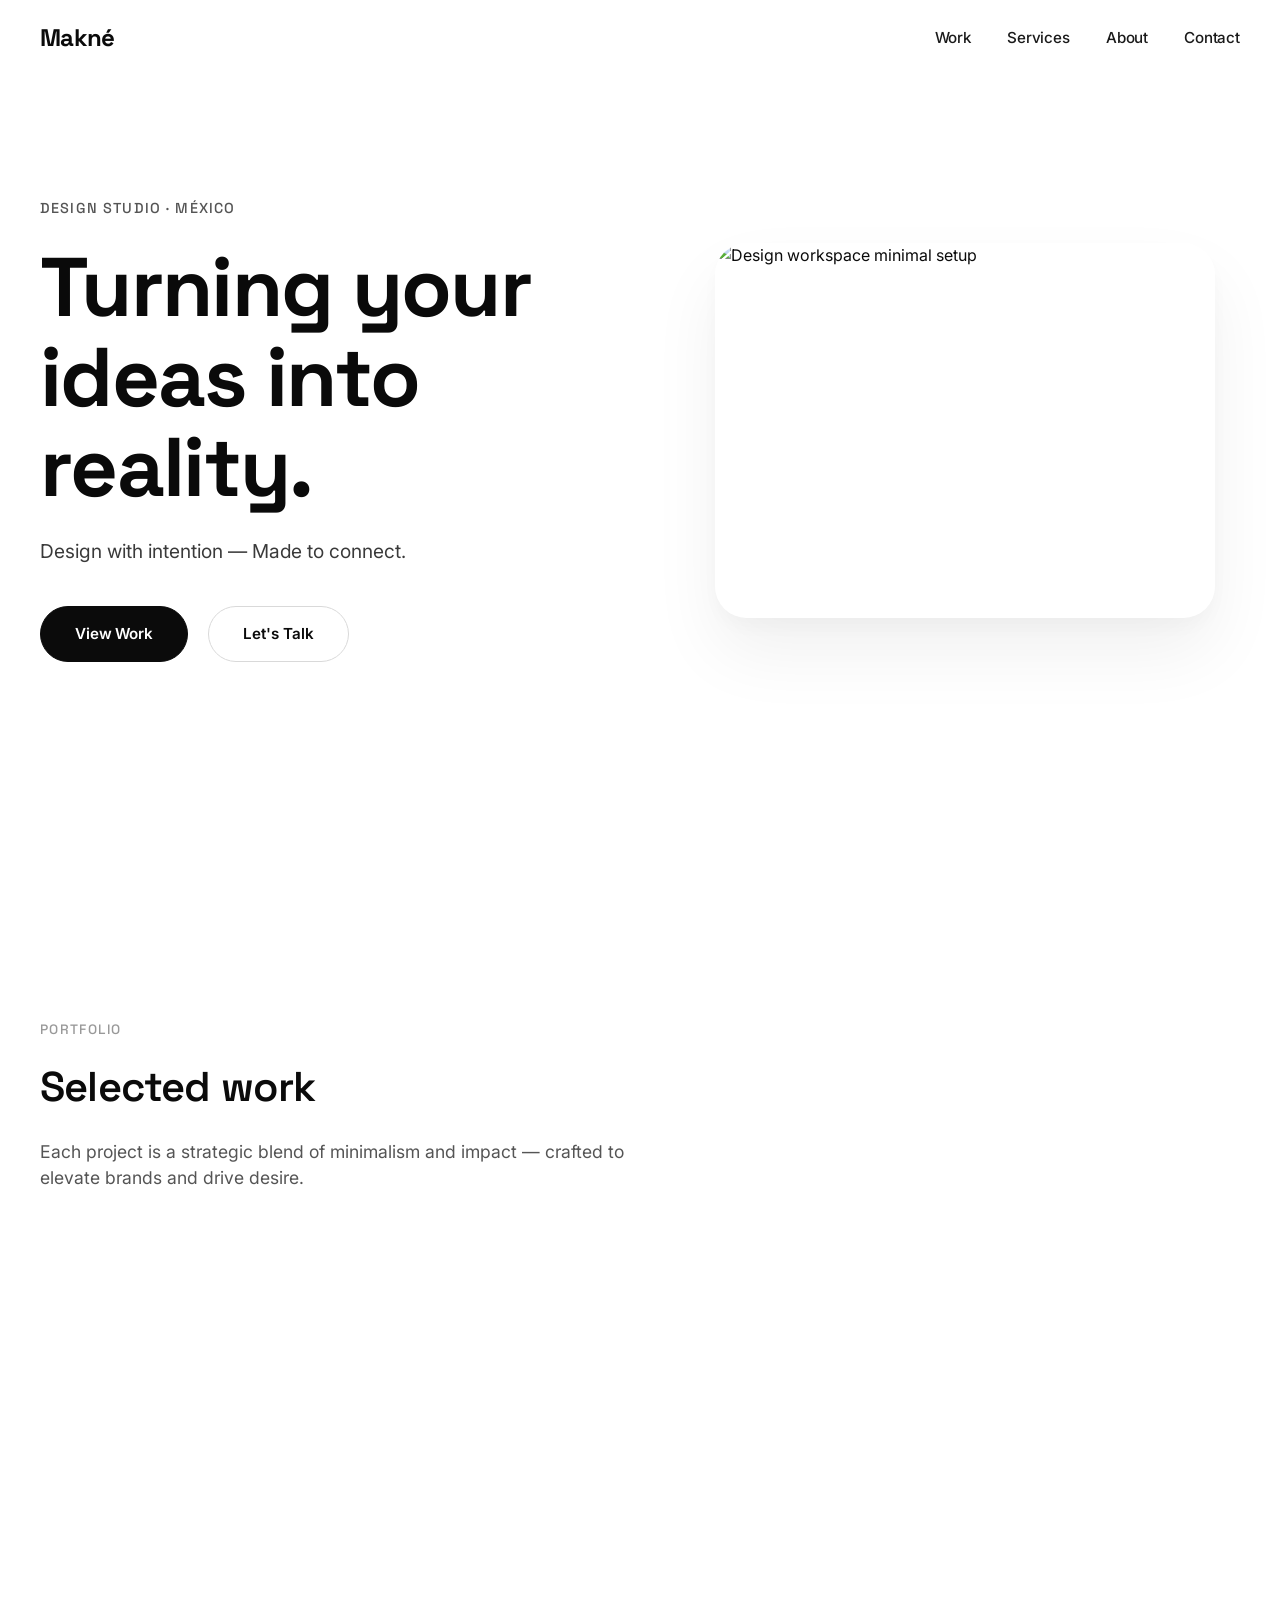
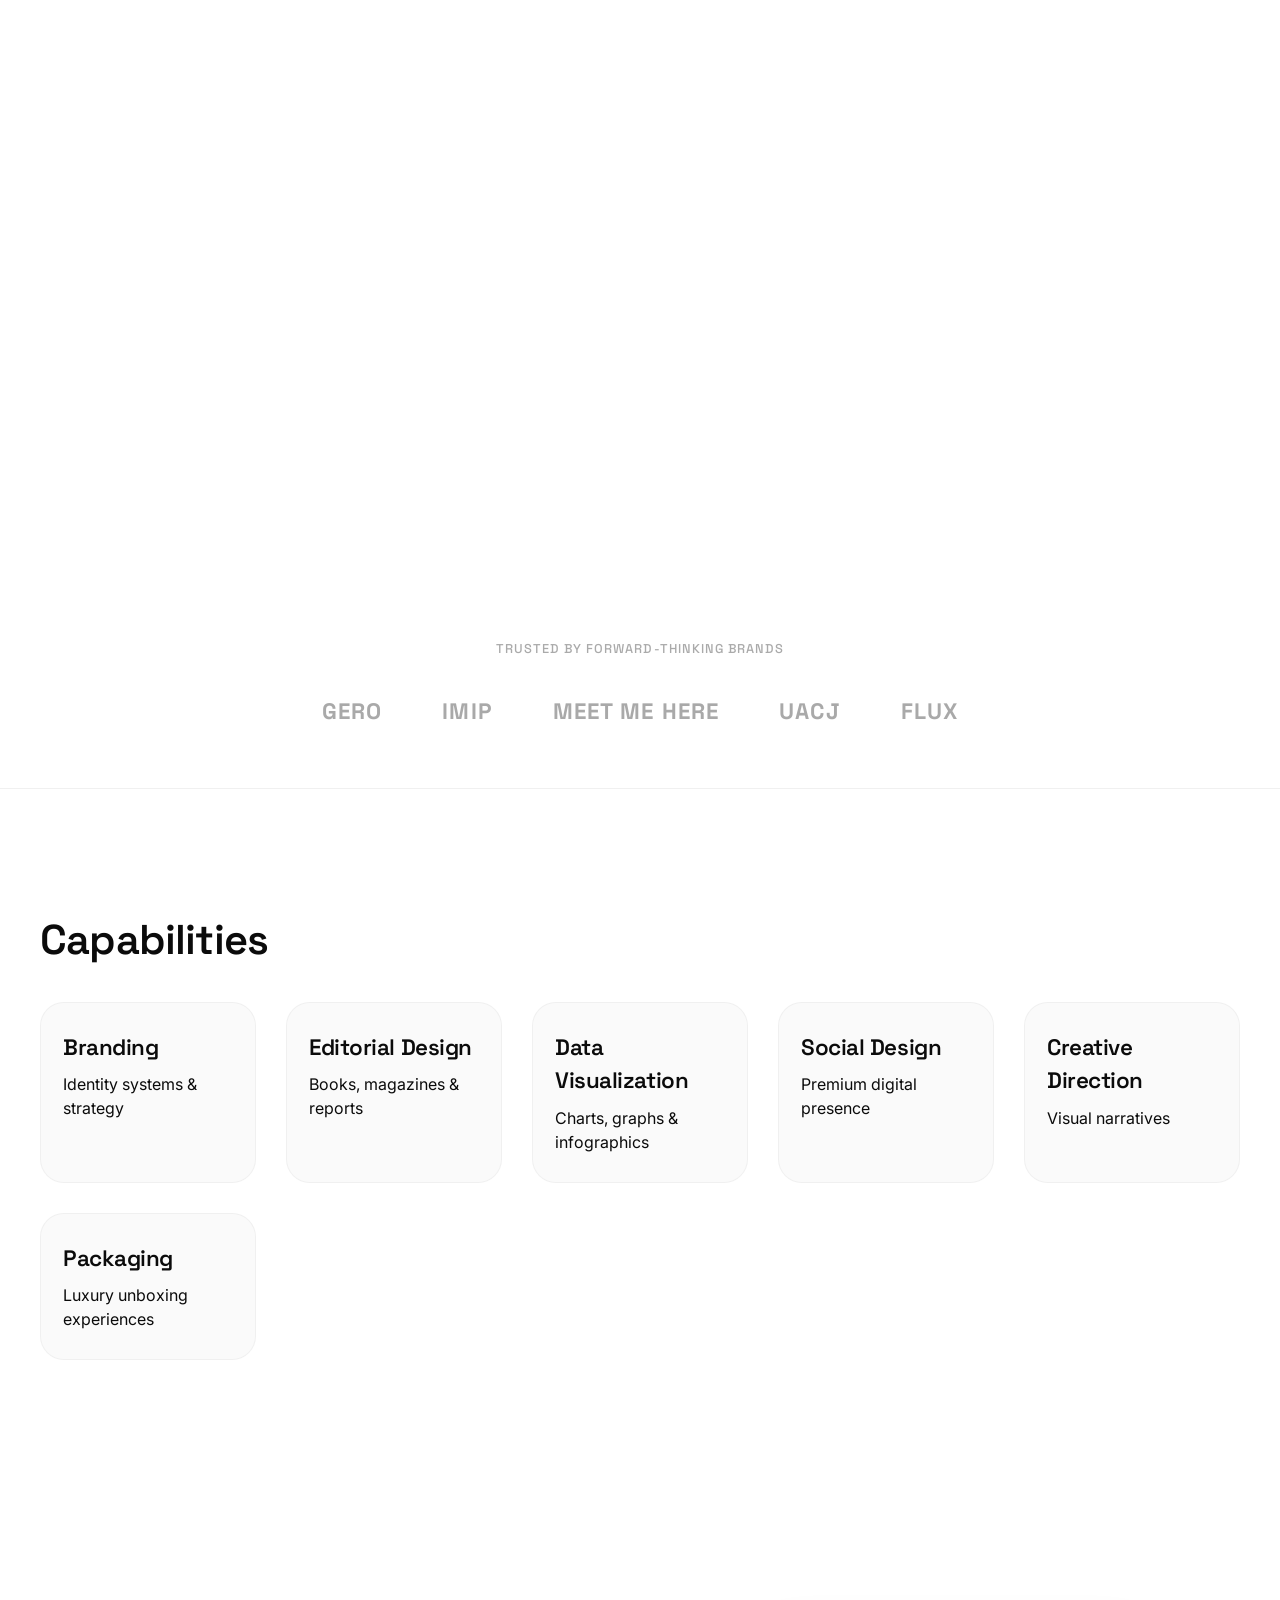
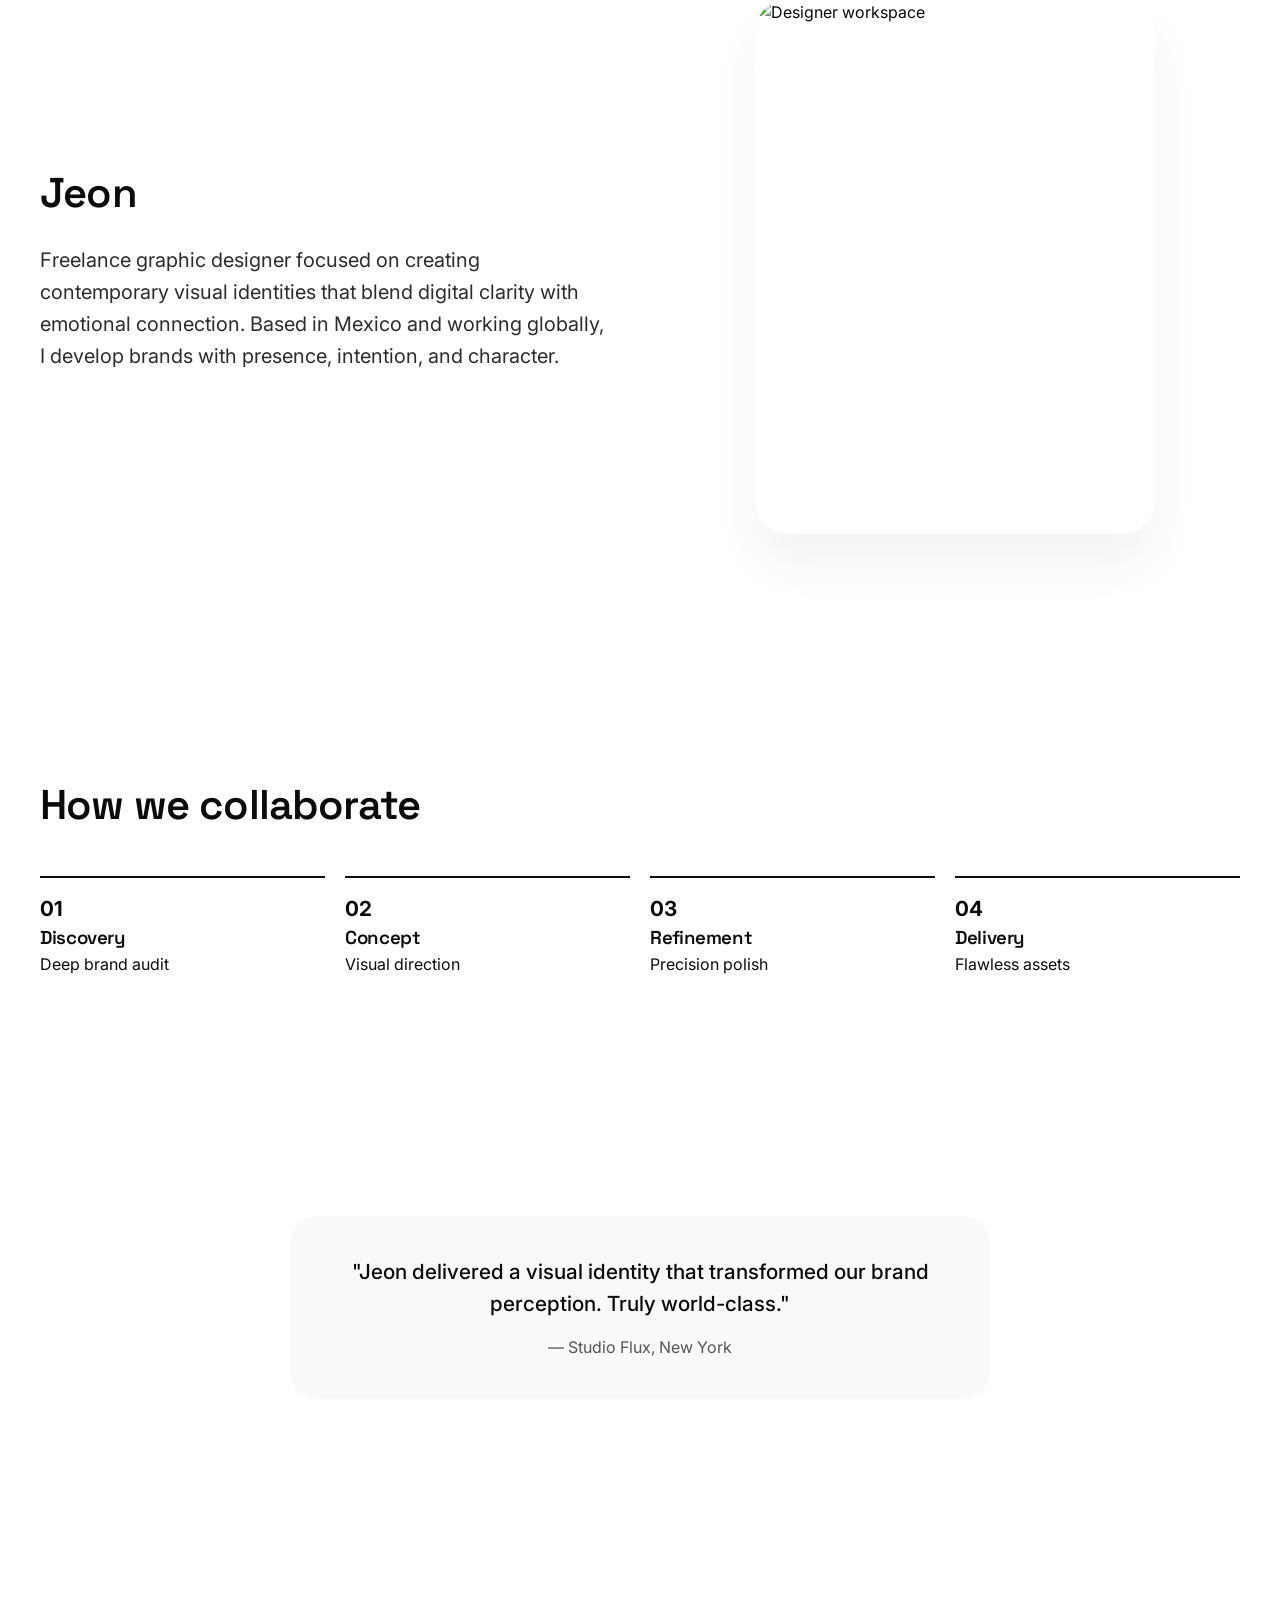
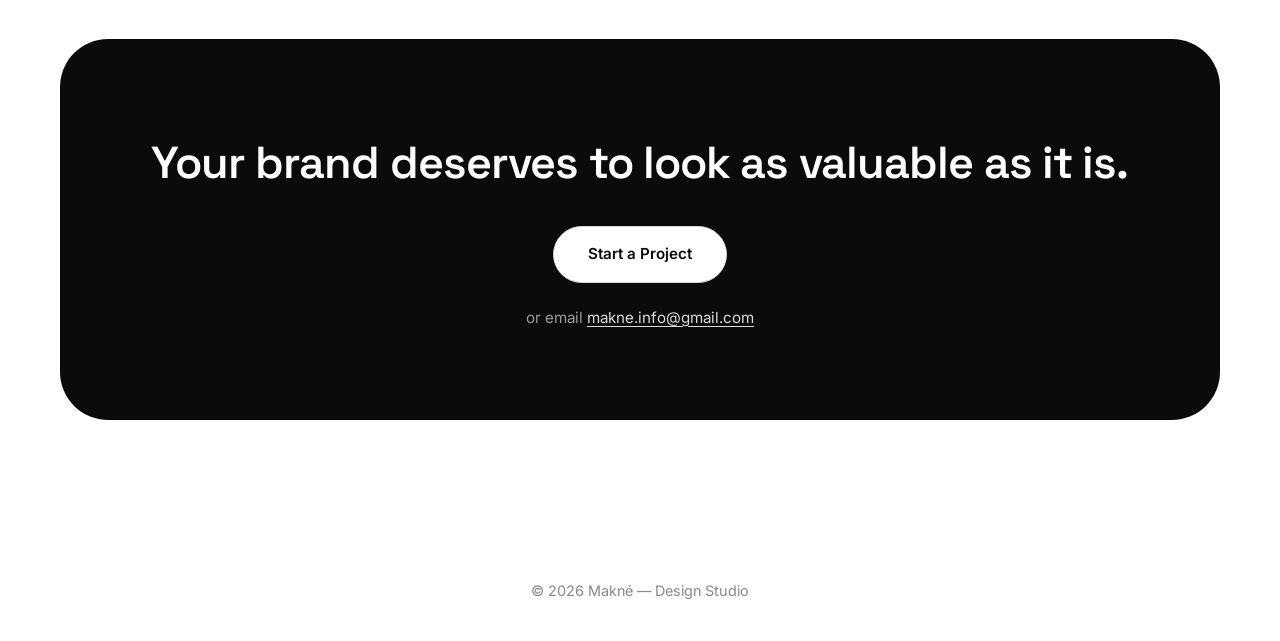
==== index.html @ 942fb114 "Update hero image source in index.html" ====
<!DOCTYPE html>
<html lang="en">
<head>
  <meta charset="UTF-8">
  <meta name="viewport" content="width=device-width, initial-scale=1.0, viewport-fit=cover">
  <meta name="description" content="Elite freelance graphic designer crafting premium visuals for ambitious brands. Minimalism that sells.">
  <title>Makné | Graphic Designer</title>

  <!-- Open Graph -->
  <meta property="og:type" content="website">
  <meta property="og:title" content="Makné | Graphic Designer — Turning your ideas into reality">
  <meta property="og:description" content="Premium minimalist design for ambitious brands. Branding, packaging, and visual identity.">
  <meta property="og:image" content="https://tuusuario.github.io/makne/images/preview.jpg">
  <meta property="og:image:width" content="1200">
  <meta property="og:image:height" content="630">
  <meta property="og:url" content="https://tuusuario.github.io/makne/">

  <!-- Twitter Card -->
  <meta name="twitter:card" content="summary_large_image">
  <meta name="twitter:title" content="Makné | Graphic Designer">
  <meta name="twitter:description" content="Premium minimalist design for ambitious brands.">
  <meta name="twitter:image" content="https://tuusuario.github.io/makne/images/preview.jpg">

  <link rel="icon" type="image/png" href="images/logo.png">

  <link rel="preconnect" href="https://fonts.googleapis.com">
  <link rel="preconnect" href="https://fonts.gstatic.com" crossorigin>
  <link href="https://fonts.googleapis.com/css2?family=Inter:opsz,wght@14..32,400;14..32,500;14..32,600&family=Space+Grotesk:wght@400;500;600;700&display=swap" rel="stylesheet">

  <link rel="stylesheet" href="css/main.css">
</head>
<body>

  <!-- ========== NAVBAR ========== -->
  <nav class="navbar" id="navbar">
    <div class="container nav-inner">
      <a href="#" class="logo">Makné</a>
      <div class="nav-links">
        <a href="#work">Work</a>
        <a href="#services">Services</a>
        <a href="#about">About</a>
        <a href="#contact">Contact</a>
      </div>
    </div>
  </nav>

  <main>
    <!-- ========== HERO ========== -->
    <section class="hero">
      <div class="container hero-content">
        <div class="hero-text">
          <div class="hero-eyebrow">Design Studio · México</div>
          <h1 class="hero-title">Turning your ideas into reality.</h1>
          <p class="hero-sub">   Design with intention — Made to connect.</p>
          <div class="cta-group">
            <a href="#work" class="btn-primary">View Work</a>
            <a
            href="https://wa.me/526563580671?text=Hi%20Jeon,%20I'm%20interested%20in%20a%20design%20project"
            target="_blank"
            rel="noopener noreferrer"
            class="btn-secondary">Let's Talk</a>
          </div>
        </div>
        <div class="hero-visual">
          <img
            src="img/workspace.png"
            alt="Design workspace minimal setup"
            class="hero-mockup"
            loading="eager"
          >
        </div>
      </div>
    </section>

    <!-- ========== SELECTED WORK ========== -->
    <section id="work" class="portfolio-section">
      <div class="container">

        <div class="portfolio-header">
          <span class="portfolio-label">Portfolio</span>
          <h2 class="section-title">Selected work</h2>
          <p class="section-sub">Each project is a strategic blend of minimalism and impact — crafted to elevate brands and drive desire.</p>
        </div>

        <!-- ===== PROJECT 01: GERO Arquitectos ===== -->
        <div class="project-card reveal">
          <div class="project-layout project-layout--image-left">
            <div class="project-hero-image">
              <img
                src="img/gerologo.png"
                alt="GERO Arquitectos — brand identity"
                loading="lazy"
              >
            </div>
            <div class="project-info">
              <span class="project-category">Brand Positioning · Visual Identity</span>
              <h3 class="project-title">GERO Arquitectos</h3>
              <p class="project-description">
                Brand identity for a Juárez-based architecture studio. A visual system that blends professional rigor with the warmth of Mexican craftsmanship.
              </p>
              <a href="case-study-gero.html" class="project-link">View case study →</a>
            </div>
          </div>
          <div class="supporting-visuals">
            <div class="supporting-item">
              <img src="img/gero-detail-1.png" alt="GERO detail 1" loading="lazy">
            </div>
            <div class="supporting-item">
              <img src="img/gero-detail-2.png" alt="GERO detail 2" loading="lazy">
            </div>
            <div class="supporting-item">
              <img src="img/gero-detail-3.png" alt="GERO detail 3" loading="lazy">
            </div>
          </div>
        </div>

        <!-- ===== PROJECT 02: IMIP ===== -->
        <div class="project-card reveal">
          <div class="project-layout project-layout--image-right">
            <div class="project-info">
              <span class="project-category">Editorial · Data Visualization</span>
              <h3 class="project-title">IMIP</h3>
              <p class="project-description">
                Complete color system, interior layout, and data graphics for the official 2024 municipal planning report. Published with name credit.
              </p>
              <a href="case-study-imip.html" class="project-link">View case study →</a>
            </div>
            <div class="project-hero-image">
              <img
                src="img/imip-hero.png"
                alt="IMIP editorial design"
                loading="lazy"
              >
            </div>
          </div>
          <div class="supporting-visuals">
            <div class="supporting-item">
              <img src="img/imip-detail-1.png" alt="IMIP detail 1" loading="lazy">
            </div>
            <div class="supporting-item">
              <img src="img/imip-detail-2.png" alt="IMIP detail 2" loading="lazy">
            </div>
            <div class="supporting-item">
              <img src="img/imip-detail-3.png" alt="IMIP detail 3" loading="lazy">
            </div>
          </div>
        </div>

        <!-- ===== PROJECT 03: Meet Me Here Magazine ===== -->
        <div class="project-card project-card--full reveal">
          <div class="project-layout-full">
            <div class="project-hero-full">
              <img
                src="img/logo-meet.png"
                alt="Meet Me Here Magazine spread"
                loading="lazy"
              >
            </div>
            <div class="project-info-full">
              <span class="project-category">Magazine · Art Direction</span>
              <h3 class="project-title">Meet Me Here</h3>
              <p class="project-description">
                Magazine layout and art direction for a US-based independent publication. Typography, photography, and narrative in perfect balance.
              </p>
              <a href="case-study-meetmehere.html" class="project-link">View case study →</a>
            </div>
          </div>
          <div class="supporting-visuals supporting-visuals--wide">
            <div class="supporting-item">
              <img src="img/meetmehere-detail-1.png" alt="Meet Me Here detail 1" loading="lazy">
            </div>
            <div class="supporting-item">
              <img src="img/meetmehere-detail-2.png" alt="Meet Me Here detail 2" loading="lazy">
            </div>
          </div>
        </div>
      </div>
    </section>

    <!-- ========== TRUSTED BY ========== -->
    <section class="trusted-section">
      <div class="container">
        <p class="trusted-label">Trusted by forward-thinking brands</p>
        <div class="trusted-logos">
          <div class="trusted-logo-item">
            <span class="trusted-logo-text">GERO</span>
          </div>
          <div class="trusted-logo-item">
            <span class="trusted-logo-text">IMIP</span>
          </div>
          <div class="trusted-logo-item">
            <span class="trusted-logo-text">MEET ME HERE</span>
          </div>
          <div class="trusted-logo-item">
            <span class="trusted-logo-text">UACJ</span>
          </div>
          <div class="trusted-logo-item">
            <span class="trusted-logo-text">FLUX</span>
          </div>
        </div>
      </div>
    </section>

    <!-- ========== SERVICES ========== -->
    <section id="services">
      <div class="container">
        <h2 class="section-title">Capabilities</h2>
        <div class="services-grid">
          <div class="service-card"><h3>Branding</h3><p>Identity systems & strategy</p></div>
          <div class="service-card"><h3>Editorial Design</h3><p>Books, magazines & reports</p></div>
          <div class="service-card"><h3>Data Visualization</h3><p>Charts, graphs & infographics</p></div>
          <div class="service-card"><h3>Social Design</h3><p>Premium digital presence</p></div>
          <div class="service-card"><h3>Creative Direction</h3><p>Visual narratives</p></div>
          <div class="service-card"><h3>Packaging</h3><p>Luxury unboxing experiences</p></div>
        </div>
      </div>
    </section>

    <!-- ========== ABOUT ========== -->
    <section id="about">
      <div class="container about-flex">
        <div>
          <h2 class="section-title">Jeon</h2>
          <div class="about-text">
            <p>Freelance graphic designer focused on creating contemporary visual identities that blend digital clarity with emotional connection. Based in Mexico and working globally, I develop brands with presence, intention, and character.</p>
          </div>
        </div>
        <div class="about-image-wrapper">
          <img
            src="img/maknelogo.png"
            alt="Designer workspace"
            class="about-image"
            loading="lazy"
          >
        </div>
      </div>
    </section>

    <!-- ========== PROCESS ========== -->
    <section>
      <div class="container">
        <h2 class="section-title">How we collaborate</h2>
        <div class="process-steps">
          <div class="step"><span class="step-number">01</span><h3>Discovery</h3><p>Deep brand audit</p></div>
          <div class="step"><span class="step-number">02</span><h3>Concept</h3><p>Visual direction</p></div>
          <div class="step"><span class="step-number">03</span><h3>Refinement</h3><p>Precision polish</p></div>
          <div class="step"><span class="step-number">04</span><h3>Delivery</h3><p>Flawless assets</p></div>
        </div>
      </div>
    </section>

    <!-- ========== TESTIMONIALS ========== -->
    <section>
      <div class="container">
        <div class="testimonial">
          <p class="testimonial-quote">"Jeon delivered a visual identity that transformed our brand perception. Truly world-class."</p>
          <p class="testimonial-author">— Studio Flux, New York</p>
        </div>
      </div>
    </section>

    <!-- ========== FINAL CTA ========== -->
    <section id="contact">
      <div class="container">
        <div class="final-cta">
          <h2>Your brand deserves to look as valuable as it is.</h2>
          <a
            href="https://wa.me/526563580671?text=Hi%20Jeon,%20I'm%20interested%20in%20a%20design%20project"
            class="btn-cta"
            target="_blank"
            rel="noopener noreferrer"
          >
            Start a Project
          </a>
          <p class="contact-email">
            or email <a href="mailto:makne.info@gmail.com?subject=Design%20Project%20Inquiry">makne.info@gmail.com</a>
          </p>
        </div>
      </div>
    </section>
  </main>

  <footer class="footer">
    <div class="container">
      <p>© 2026 Makné — Design Studio</p>
    </div>
  </footer>

  <script src="js/main.js"></script>
</body>
</html>
---- css/main.css ----
/* ==========================================
   RESET & BASE
   ========================================== */
*,
*::before,
*::after {
  margin: 0;
  padding: 0;
  box-sizing: border-box;
}

body {
  background-color: #ffffff;
  color: #0b0b0b;
  font-family: 'Inter', -apple-system, BlinkMacSystemFont, sans-serif;
  line-height: 1.5;
  -webkit-font-smoothing: antialiased;
  -moz-osx-font-smoothing: grayscale;
  overflow-x: hidden;
}

h1,
h2,
h3,
.premium-heading {
  font-family: 'Space Grotesk', 'Inter', system-ui, sans-serif;
  font-weight: 600;
  letter-spacing: -0.02em;
}

.container {
  max-width: 1280px;
  margin: 0 auto;
  padding: 0 40px;
}

section {
  padding: 120px 0;
}

img {
  max-width: 100%;
  display: block;
}

/* ==========================================
   NAVBAR
   ========================================== */
.navbar {
  position: fixed;
  top: 0;
  left: 0;
  width: 100%;
  z-index: 50;
  padding: 20px 0;
  transition: background 0.35s ease, box-shadow 0.35s ease, padding 0.3s ease;
  background: transparent;
}

.navbar.scrolled {
  background: rgba(255, 255, 255, 0.82);
  backdrop-filter: blur(20px);
  -webkit-backdrop-filter: blur(20px);
  box-shadow: 0 4px 30px rgba(0, 0, 0, 0.03);
  padding: 14px 0;
  border-bottom: 1px solid rgba(0, 0, 0, 0.04);
}

.nav-inner {
  display: flex;
  align-items: center;
  justify-content: space-between;
}

.logo {
  font-family: 'Space Grotesk', sans-serif;
  font-weight: 700;
  font-size: 1.5rem;
  letter-spacing: -0.03em;
  color: #0b0b0b;
  text-decoration: none;
  transition: opacity 0.2s;
}

.nav-links {
  display: flex;
  gap: 36px;
  align-items: center;
}

.nav-links a {
  text-decoration: none;
  color: #1a1a1a;
  font-weight: 500;
  font-size: 0.95rem;
  letter-spacing: -0.01em;
  transition: color 0.2s, opacity 0.2s;
  position: relative;
  white-space: nowrap;
}

.nav-links a::after {
  content: '';
  position: absolute;
  bottom: -4px;
  left: 0;
  width: 100%;
  height: 1.5px;
  background: #0b0b0b;
  transform: scaleX(0);
  transform-origin: right;
  transition: transform 0.3s ease;
}

.nav-links a:hover::after {
  transform: scaleX(1);
  transform-origin: left;
}

.nav-links a:hover {
  color: #000;
}

/* ==========================================
   HERO
   ========================================== */
.hero {
  min-height: 100vh;
  display: flex;
  align-items: center;
  padding-top: 80px;
  position: relative;
  background: #ffffff;
}

.hero-content {
  display: grid;
  grid-template-columns: 1fr 0.9fr;
  gap: 40px;
  align-items: center;
  width: 100%;
}

.hero-text {
  max-width: 650px;
}

.hero-eyebrow {
  font-family: 'Space Grotesk', sans-serif;
  font-weight: 500;
  font-size: 0.9rem;
  letter-spacing: 0.08em;
  text-transform: uppercase;
  color: #555;
  margin-bottom: 24px;
  opacity: 0;
  animation: fadeUp 0.7s ease forwards;
}

.hero-title {
  font-size: clamp(3.2rem, 7vw, 5.2rem);
  font-weight: 700;
  line-height: 1.08;
  margin-bottom: 24px;
  color: #0a0a0a;
  opacity: 0;
  animation: fadeUp 0.8s ease 0.1s forwards;
}

.hero-sub {
  font-size: 1.2rem;
  color: #3a3a3a;
  max-width: 460px;
  margin-bottom: 40px;
  font-weight: 400;
  opacity: 0;
  animation: fadeUp 0.8s ease 0.2s forwards;
}

.cta-group {
  display: flex;
  gap: 20px;
  flex-wrap: wrap;
  opacity: 0;
  animation: fadeUp 0.8s ease 0.3s forwards;
}

/* ==========================================
   BUTTONS
   ========================================== */
.btn-primary {
  background: #0b0b0b;
  color: white;
  padding: 16px 34px;
  border-radius: 40px;
  font-weight: 600;
  font-size: 0.95rem;
  text-decoration: none;
  display: inline-flex;
  align-items: center;
  justify-content: center;
  transition: all 0.25s ease;
  border: 1px solid #0b0b0b;
  letter-spacing: -0.01em;
}

.btn-primary:hover {
  background: #2c2c2c;
  border-color: #2c2c2c;
  transform: scale(1.03);
  box-shadow: 0 10px 25px rgba(0, 0, 0, 0.08);
}

.btn-secondary {
  background: transparent;
  color: #0b0b0b;
  padding: 16px 34px;
  border-radius: 40px;
  font-weight: 600;
  font-size: 0.95rem;
  text-decoration: none;
  border: 1px solid #d9d9d9;
  transition: all 0.25s ease;
}

.btn-secondary:hover {
  border-color: #0b0b0b;
  background: rgba(0, 0, 0, 0.02);
  transform: scale(1.03);
}

.btn-light {
  background: white;
  color: #0b0b0b;
  padding: 16px 38px;
  border-radius: 40px;
  font-weight: 600;
  text-decoration: none;
  display: inline-block;
  transition: 0.25s;
}

.btn-light:hover {
  background: #e0e0e0;
  transform: scale(1.04);
}

.btn-cta {
  background: #ffffff;
  color: #0b0b0b;
  padding: 16px 34px;
  border-radius: 40px;
  font-weight: 600;
  font-size: 0.95rem;
  text-decoration: none;
  display: inline-block;
  border: 1px solid #d9d9d9;
  transition: all 0.25s ease;
}

.btn-cta:hover {
  background: #e0e0e0;
  border-color: #b0b0b0;
  color: #000000;
  transform: scale(1.03);
}

/* ==========================================
   HERO VISUAL
   ========================================== */
.hero-visual {
  display: flex;
  justify-content: center;
  align-items: center;
  opacity: 0;
  animation: fadeIn 1s ease 0.3s forwards;
}

.hero-mockup {
  width: 100%;
  max-width: 500px;
  aspect-ratio: 4/3;
  object-fit: cover;
  border-radius: 32px;
  box-shadow: 0 35px 70px rgba(0, 0, 0, 0.06), 0 10px 25px rgba(0, 0, 0, 0.03);
  transition: transform 0.4s ease;
}

.hero-mockup:hover {
  transform: scale(1.02) translateY(-6px);
}

/* ==========================================
   SECTION HEADERS
   ========================================== */
.section-title {
  font-size: 2.6rem;
  font-weight: 600;
  margin-bottom: 20px;
  letter-spacing: -0.02em;
}

.section-sub {
  color: #555;
  font-size: 1.1rem;
  max-width: 600px;
  margin-bottom: 60px;
}

/* ==========================================
   PORTFOLIO
   ========================================== */
.portfolio-section {
  background: #ffffff;
  padding-bottom: 140px;
}

.portfolio-header {
  margin-bottom: 80px;
}

.portfolio-label {
  font-family: 'Space Grotesk', sans-serif;
  font-weight: 500;
  font-size: 0.85rem;
  letter-spacing: 0.1em;
  text-transform: uppercase;
  color: #999;
  display: block;
  margin-bottom: 16px;
}

.project-card {
  margin-bottom: 140px;
}

.project-card:last-child {
  margin-bottom: 0;
}

/* Layout base */
.project-layout {
  display: grid;
  grid-template-columns: 1.2fr 1fr;
  gap: 80px;
  align-items: center;
  margin-bottom: 48px;
}

.project-layout--image-right {
  grid-template-columns: 1fr 1.2fr;
}

.project-layout--image-right .project-hero-image {
  order: 2;
}

.project-layout--image-right .project-info {
  order: 1;
}

/* Hero image del proyecto */
.project-hero-image {
  aspect-ratio: 4/3;
  background: #f9f9f9;
  border-radius: 28px;
  overflow: hidden;
  box-shadow: 0 25px 60px rgba(0, 0, 0, 0.06);
  transition: transform 0.5s cubic-bezier(0.25, 0.8, 0.25, 1.2), box-shadow 0.5s ease;
  cursor: pointer;
  display: flex;
  align-items: center;
  justify-content: center;
}

.project-hero-image:hover {
  transform: scale(1.02);
  box-shadow: 0 35px 80px rgba(0, 0, 0, 0.1);
}

.project-hero-image img {
  width: 100%;
  height: 100%;
  object-fit: cover;
  display: block;
  transition: transform 0.7s ease;
}

.project-hero-image:hover img {
  transform: scale(1.04);
}

/* Info del proyecto */
.project-info {
  padding-right: 20px;
}

.project-layout--image-right .project-info {
  padding-right: 0;
  padding-left: 20px;
}

.project-category {
  font-family: 'Space Grotesk', sans-serif;
  font-size: 0.8rem;
  font-weight: 600;
  letter-spacing: 0.08em;
  text-transform: uppercase;
  color: #888;
  display: block;
  margin-bottom: 14px;
}

.project-title {
  font-size: 2.6rem;
  font-weight: 700;
  line-height: 1.1;
  margin-bottom: 18px;
  color: #0a0a0a;
}

.project-description {
  font-size: 1.1rem;
  color: #4a4a4a;
  line-height: 1.7;
  margin-bottom: 28px;
  max-width: 420px;
}

.project-link {
  font-family: 'Space Grotesk', sans-serif;
  font-weight: 600;
  font-size: 0.95rem;
  color: #0b0b0b;
  text-decoration: none;
  border-bottom: 1.5px solid #0b0b0b;
  padding-bottom: 3px;
  transition: all 0.25s ease;
  display: inline-block;
}

.project-link:hover {
  opacity: 0.6;
  transform: translateX(4px);
}

/* Supporting visuals */
.supporting-visuals {
  display: grid;
  grid-template-columns: repeat(3, 1fr);
  gap: 24px;
}

.supporting-visuals--wide {
  grid-template-columns: repeat(2, 1fr);
}

.supporting-item {
  background: #f9f9f9;
  border-radius: 20px;
  overflow: hidden;
  box-shadow: 0 8px 25px rgba(0, 0, 0, 0.04);
  transition: all 0.4s cubic-bezier(0.25, 0.8, 0.25, 1.2);
  cursor: pointer;
  display: flex;
  align-items: center;
  justify-content: center;
}

.supporting-item:hover {
  transform: translateY(-6px);
  box-shadow: 0 18px 40px rgba(0, 0, 0, 0.08);
}

.supporting-item img {
  width: 100%;
  height: 240px;
  object-fit: cover;
  display: block;
  transition: transform 0.6s ease;
}

.supporting-item:hover img {
  transform: scale(1.06);
}

/* Proyecto full-width (Luminaire) */
.project-card--full {
  margin-top: 20px;
}

.project-layout-full {
  display: grid;
  grid-template-columns: 1fr;
  margin-bottom: 48px;
}

.project-hero-full {
  border-radius: 32px;
  overflow: hidden;
  box-shadow: 0 30px 70px rgba(0, 0, 0, 0.05);
  margin-bottom: 40px;
  transition: transform 0.5s cubic-bezier(0.25, 0.8, 0.25, 1.2), box-shadow 0.5s ease;
  cursor: pointer;
}

.project-hero-full:hover {
  transform: scale(1.01);
  box-shadow: 0 40px 90px rgba(0, 0, 0, 0.1);
}

.project-hero-full img {
  width: 100%;
  height: auto;
  max-height: 600px;
  object-fit: cover;
  display: block;
  transition: transform 0.7s ease;
}

.project-hero-full:hover img {
  transform: scale(1.03);
}

.project-info-full {
  max-width: 700px;
  margin: 0 0 0 auto;
  text-align: right;
}

.project-info-full .project-description {
  margin-left: auto;
}

/* ==========================================
   TRUSTED BY
   ========================================== */
.trusted-section {
  padding: 60px 0;
  text-align: center;
  border-bottom: 1px solid #f0f0f0;
}

.trusted-label {
  font-family: 'Space Grotesk', sans-serif;
  font-size: 0.8rem;
  font-weight: 500;
  letter-spacing: 0.08em;
  text-transform: uppercase;
  color: #aaa;
  margin-bottom: 36px;
}

.trusted-logos {
  display: flex;
  justify-content: center;
  align-items: center;
  gap: 60px;
  flex-wrap: wrap;
}

.trusted-logo-item {
  opacity: 0.35;
  transition: opacity 0.3s ease;
  cursor: default;
}

.trusted-logo-item:hover {
  opacity: 0.7;
}

.trusted-logo-text {
  font-family: 'Space Grotesk', sans-serif;
  font-size: 1.4rem;
  font-weight: 700;
  letter-spacing: 0.05em;
  color: #0b0b0b;
}

/* ==========================================
   SERVICES
   ========================================== */
.services-grid {
  display: grid;
  grid-template-columns: repeat(auto-fit, minmax(180px, 1fr));
  gap: 30px;
  margin-top: 30px;
}

.service-card {
  background: #fafafa;
  border-radius: 24px;
  padding: 28px 22px;
  transition: 0.3s ease;
  border: 1px solid rgba(0, 0, 0, 0.04);
}

.service-card:hover {
  background: #fff;
  box-shadow: 0 20px 35px rgba(0, 0, 0, 0.04);
  transform: translateY(-5px);
  border-color: #e0e0e0;
}

.service-card h3 {
  font-size: 1.4rem;
  margin-bottom: 8px;
}

/* ==========================================
   ABOUT
   ========================================== */
.about-flex {
  display: grid;
  grid-template-columns: 1fr 1fr;
  gap: 60px;
  align-items: center;
}

.about-text p {
  font-size: 1.25rem;
  color: #2c2c2c;
  line-height: 1.6;
}

.about-image-wrapper {
  display: flex;
  justify-content: center;
}

.about-image {
  width: 100%;
  max-width: 400px;
  aspect-ratio: 3/4;
  object-fit: cover;
  border-radius: 32px;
  box-shadow: 0 30px 50px rgba(0, 0, 0, 0.05);
}

/* ==========================================
   PROCESS
   ========================================== */
.process-steps {
  display: flex;
  flex-wrap: wrap;
  justify-content: space-between;
  margin-top: 40px;
  gap: 20px;
}

.step {
  flex: 1;
  min-width: 140px;
  border-top: 2px solid #0b0b0b;
  padding-top: 15px;
}

.step-number {
  font-weight: 700;
  font-size: 1.3rem;
}

/* ==========================================
   TESTIMONIALS
   ========================================== */
.testimonial {
  background: #f9f9f9;
  border-radius: 28px;
  padding: 40px;
  max-width: 700px;
  margin: 0 auto;
  text-align: center;
}

.testimonial-quote {
  font-size: 1.3rem;
  font-weight: 500;
  margin-bottom: 16px;
}

.testimonial-author {
  color: #555;
}

/* ==========================================
   FINAL CTA
   ========================================== */
.final-cta {
  background: #0b0b0b;
  color: white;
  text-align: center;
  border-radius: 48px;
  padding: 90px 30px;
  margin: 0 20px;
}

.final-cta h2 {
  color: white;
  font-size: 2.8rem;
  margin-bottom: 30px;
}

.contact-email {
  margin-top: 24px;
  font-size: 0.95rem;
  color: rgba(255, 255, 255, 0.6);
}

.contact-email a {
  color: rgba(255, 255, 255, 0.85);
  text-decoration: underline;
  text-underline-offset: 3px;
  transition: color 0.2s ease;
}

.contact-email a:hover {
  color: #ffffff;
}

/* ==========================================
   FOOTER
   ========================================== */
.footer {
  text-align: center;
  padding: 40px 0;
  color: #888;
  font-size: 0.9rem;
}

/* ==========================================
   SCROLL REVEAL
   ========================================== */
.reveal {
  opacity: 0;
  transform: translateY(40px);
  transition: opacity 0.8s cubic-bezier(0.25, 0.8, 0.25, 1), transform 0.8s cubic-bezier(0.25, 0.8, 0.25, 1);
}

.reveal.visible {
  opacity: 1;
  transform: translateY(0);
}

/* ==========================================
   KEYFRAMES
   ========================================== */
@keyframes fadeUp {
  0% {
    opacity: 0;
    transform: translateY(25px);
  }
  100% {
    opacity: 1;
    transform: translateY(0);
  }
}

@keyframes fadeIn {
  0% {
    opacity: 0;
  }
  100% {
    opacity: 1;
  }
}

/* ==========================================
   RESPONSIVE — TABLET
   ========================================== */
@media (max-width: 1024px) {
  .project-layout,
  .project-layout--image-right {
    grid-template-columns: 1fr;
    gap: 30px;
  }

  /* Título arriba, imagen abajo en todos los proyectos */
  .project-layout .project-info,
  .project-layout--image-right .project-info {
    order: 1;
    padding-right: 0;
    padding-left: 0;
  }

  .project-layout .project-hero-image,
  .project-layout--image-right .project-hero-image {
    order: 2;
  }

  .project-description {
    max-width: 100%;
  }

  /* Luminaire: texto arriba, imagen abajo */
  .project-layout-full {
    display: flex;
    flex-direction: column;
  }

  .project-layout-full .project-hero-full {
    order: 2;
  }

  .project-layout-full .project-info-full {
    order: 1;
    text-align: left;
    margin: 0 0 30px 0;
  }

  .project-layout-full .project-info-full .project-description {
    margin-left: 0;
  }

  .supporting-visuals {
    grid-template-columns: repeat(2, 1fr);
  }
}

/* ==========================================
   RESPONSIVE — MOBILE
   ========================================== */
@media (max-width: 768px) {
  .container {
    padding: 0 20px;
  }

  section {
    padding: 80px 0;
  }

  /* Navbar */
  .navbar {
    padding: 14px 0;
  }

  .nav-inner {
    flex-wrap: wrap;
    gap: 12px;
    justify-content: center;
  }

  .logo {
    font-size: 1.3rem;
  }

  .nav-links {
    gap: 20px;
    flex-wrap: wrap;
    justify-content: center;
  }

  .nav-links a {
    font-size: 0.85rem;
  }

  /* Hero */
  .hero {
    padding-top: 100px;
    min-height: auto;
  }

  .hero-content {
    grid-template-columns: 1fr;
    text-align: center;
    gap: 30px;
  }

  .hero-text {
    margin: 0 auto;
  }

  .hero-sub {
    max-width: 100%;
  }

  .cta-group {
    justify-content: center;
  }

  .hero-mockup {
    max-width: 300px;
    margin: 0 auto;
  }

  /* Secciones */
  .section-title {
    font-size: 1.8rem;
  }

  .section-sub {
    font-size: 1rem;
    margin-bottom: 40px;
  }

  /* Portfolio */
  .portfolio-header {
    margin-bottom: 50px;
  }

  .project-title {
    font-size: 1.8rem;
  }

  .project-card {
    margin-bottom: 80px;
  }

  .supporting-visuals,
  .supporting-visuals--wide {
    grid-template-columns: 1fr;
  }

  .supporting-item img {
    height: 200px;
  }

  .project-hero-full img {
    max-height: 300px;
  }

  /* About */
  .about-flex {
    grid-template-columns: 1fr;
    gap: 30px;
    text-align: center;
  }

  .about-image {
    max-width: 280px;
    margin: 0 auto;
  }

  /* Trusted */
  .trusted-logos {
    gap: 24px;
  }

  .trusted-logo-text {
    font-size: 1rem;
  }

  /* Final CTA */
  .final-cta {
    padding: 60px 20px;
    margin: 0 10px;
    border-radius: 32px;
  }

  .final-cta h2 {
    font-size: 1.8rem;
  }

  /* Footer */
  .footer {
    padding: 30px 0;
    font-size: 0.8rem;
  }
}
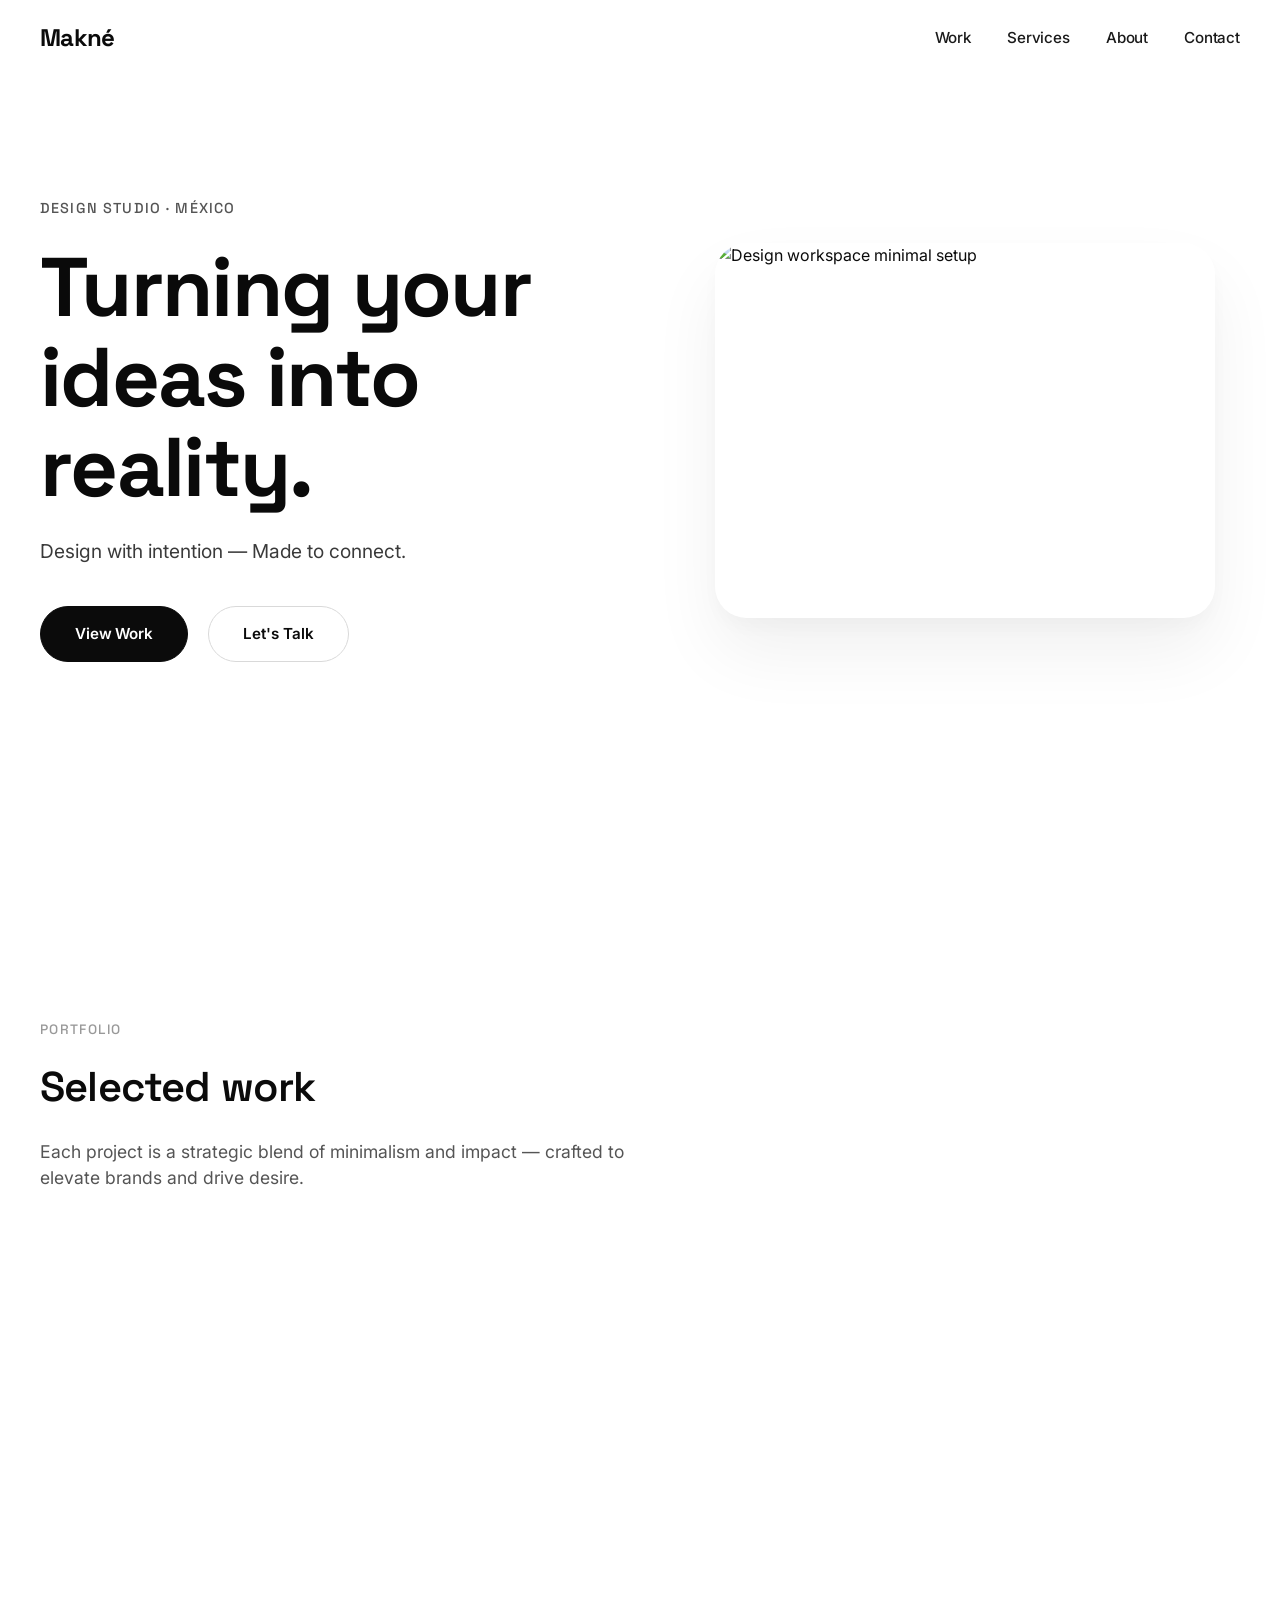
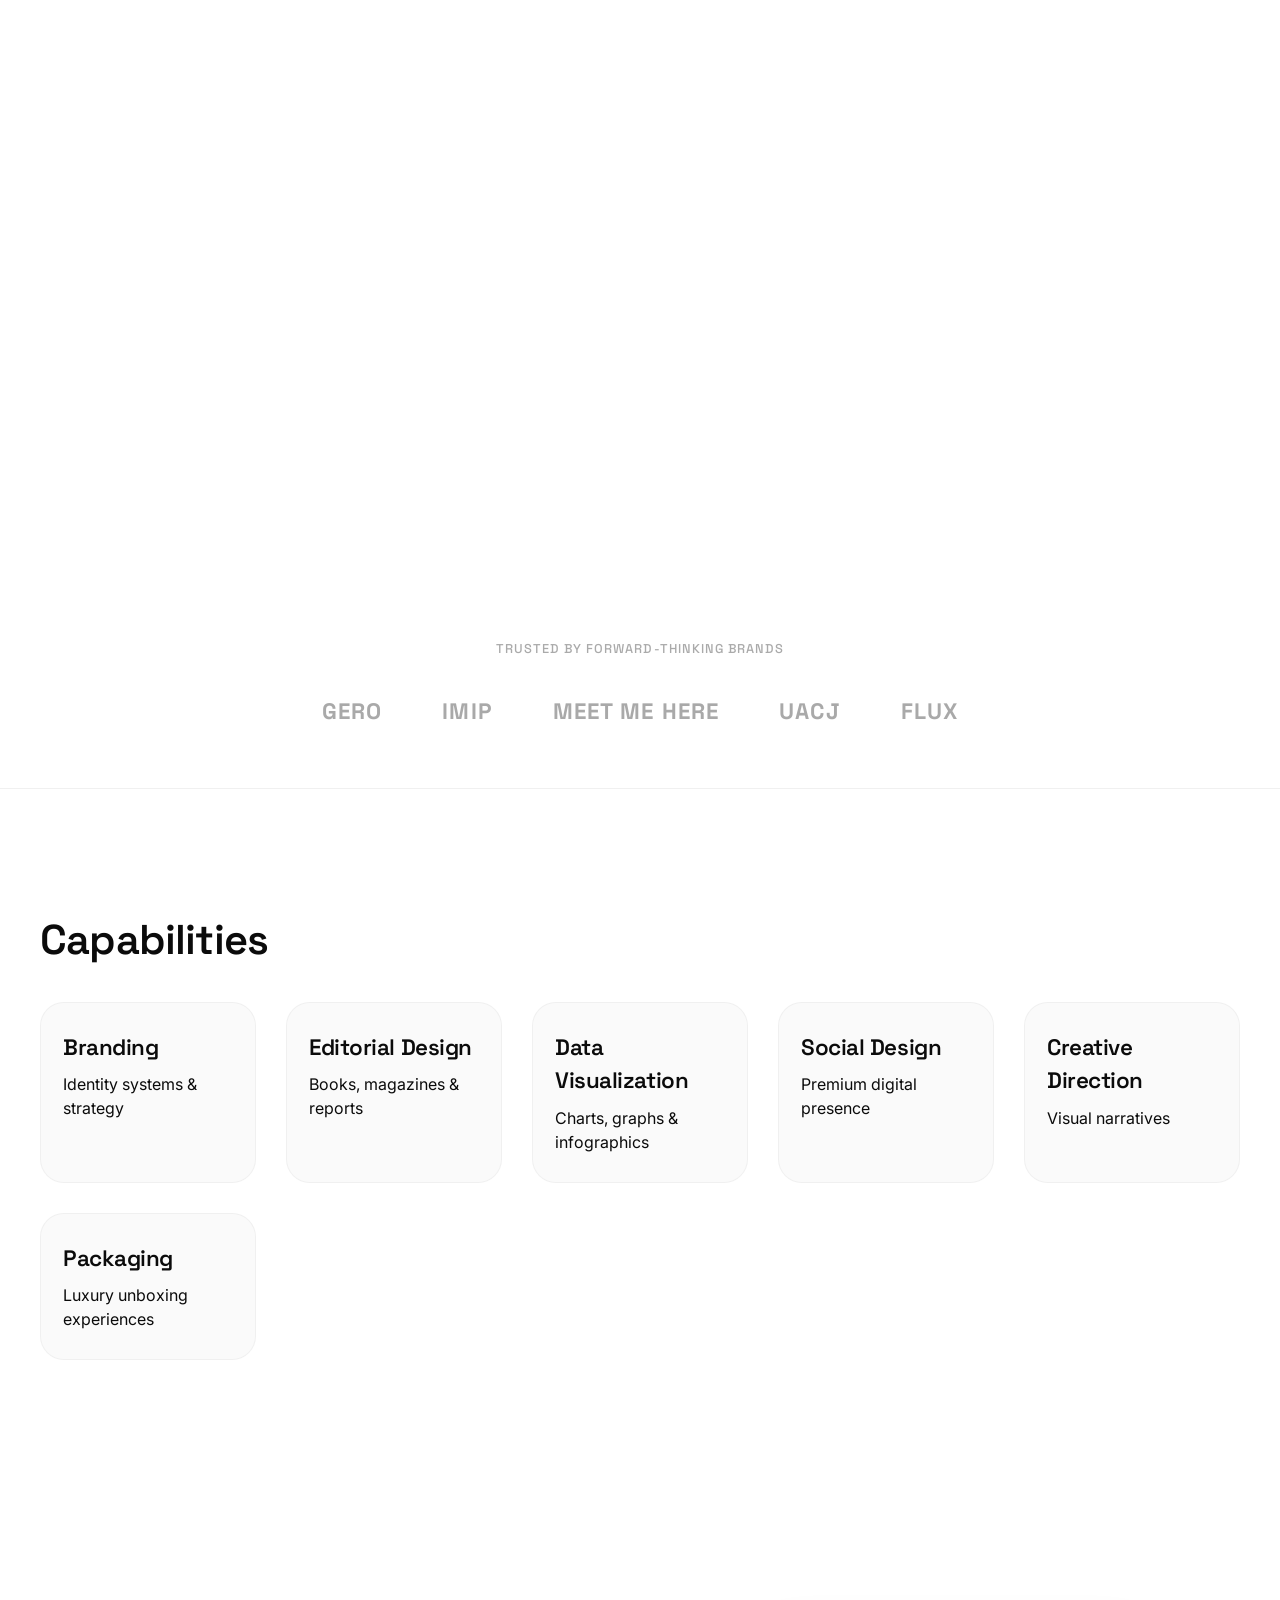
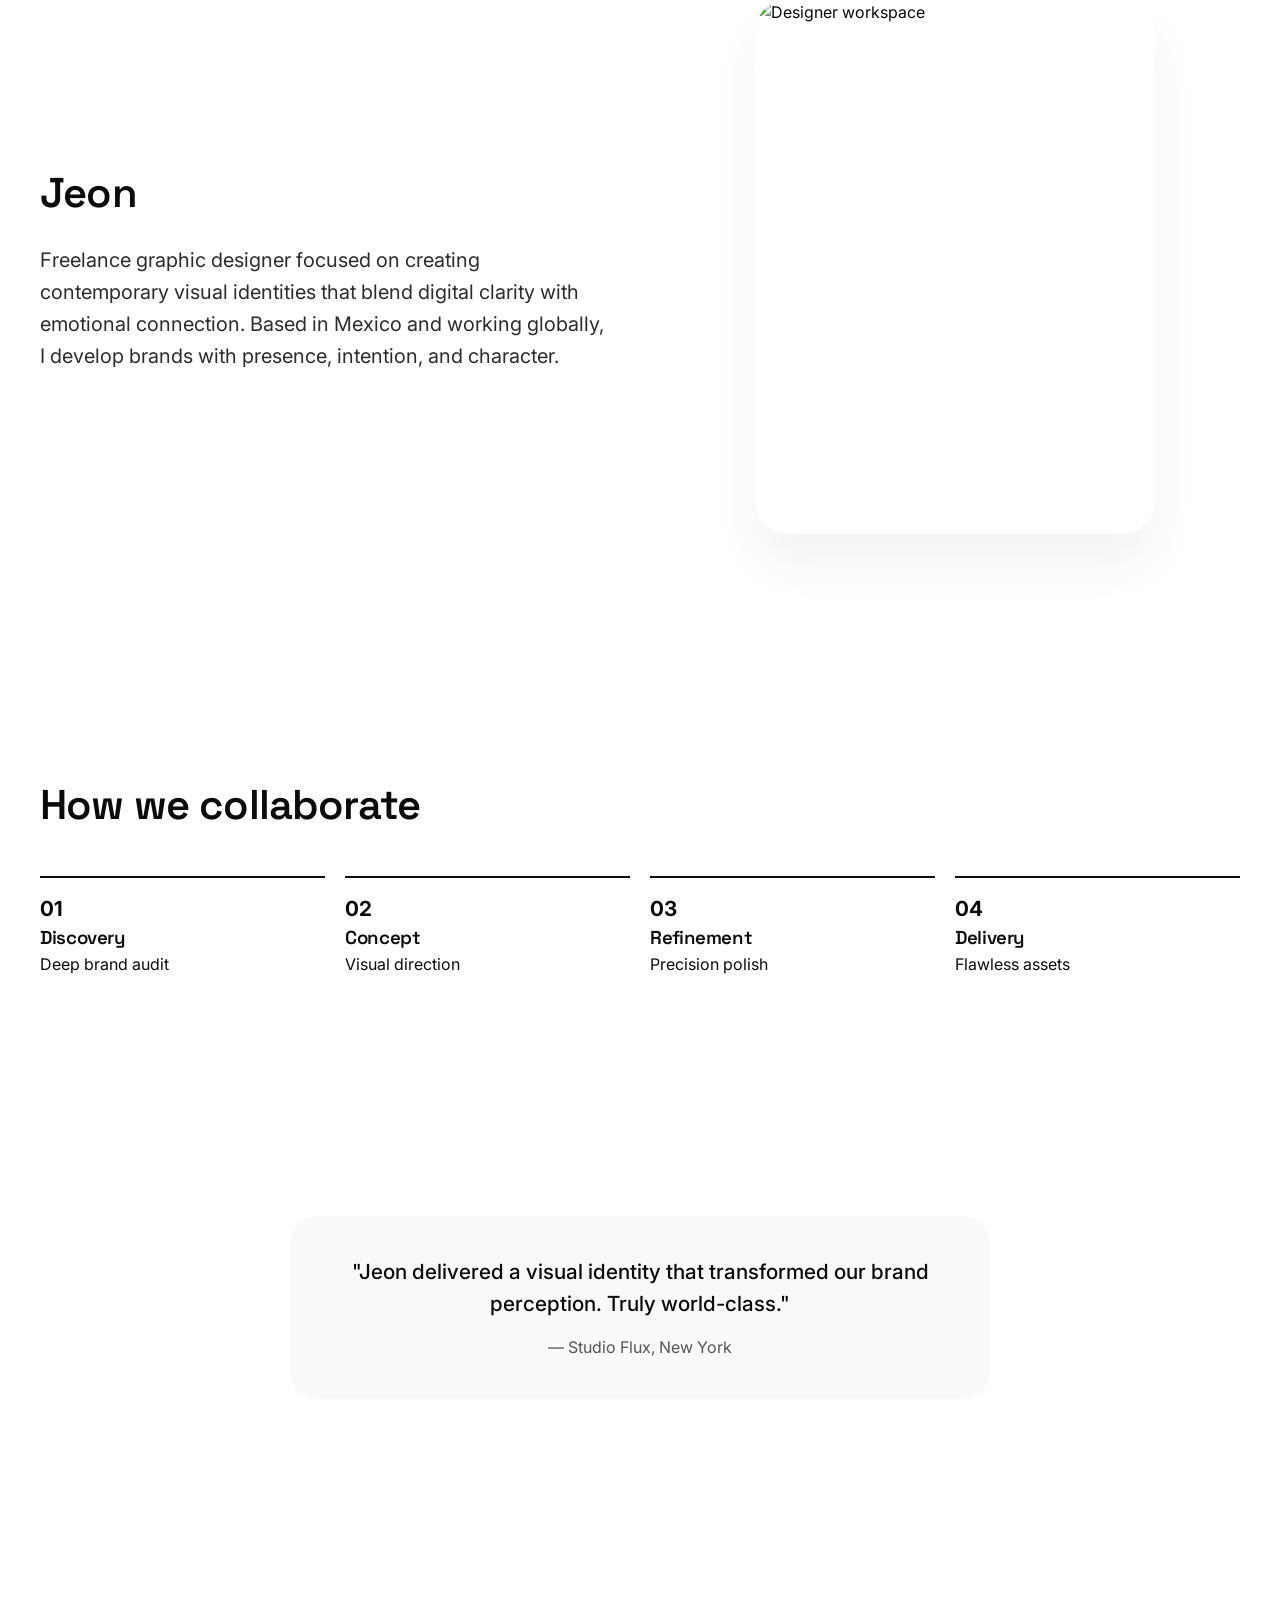
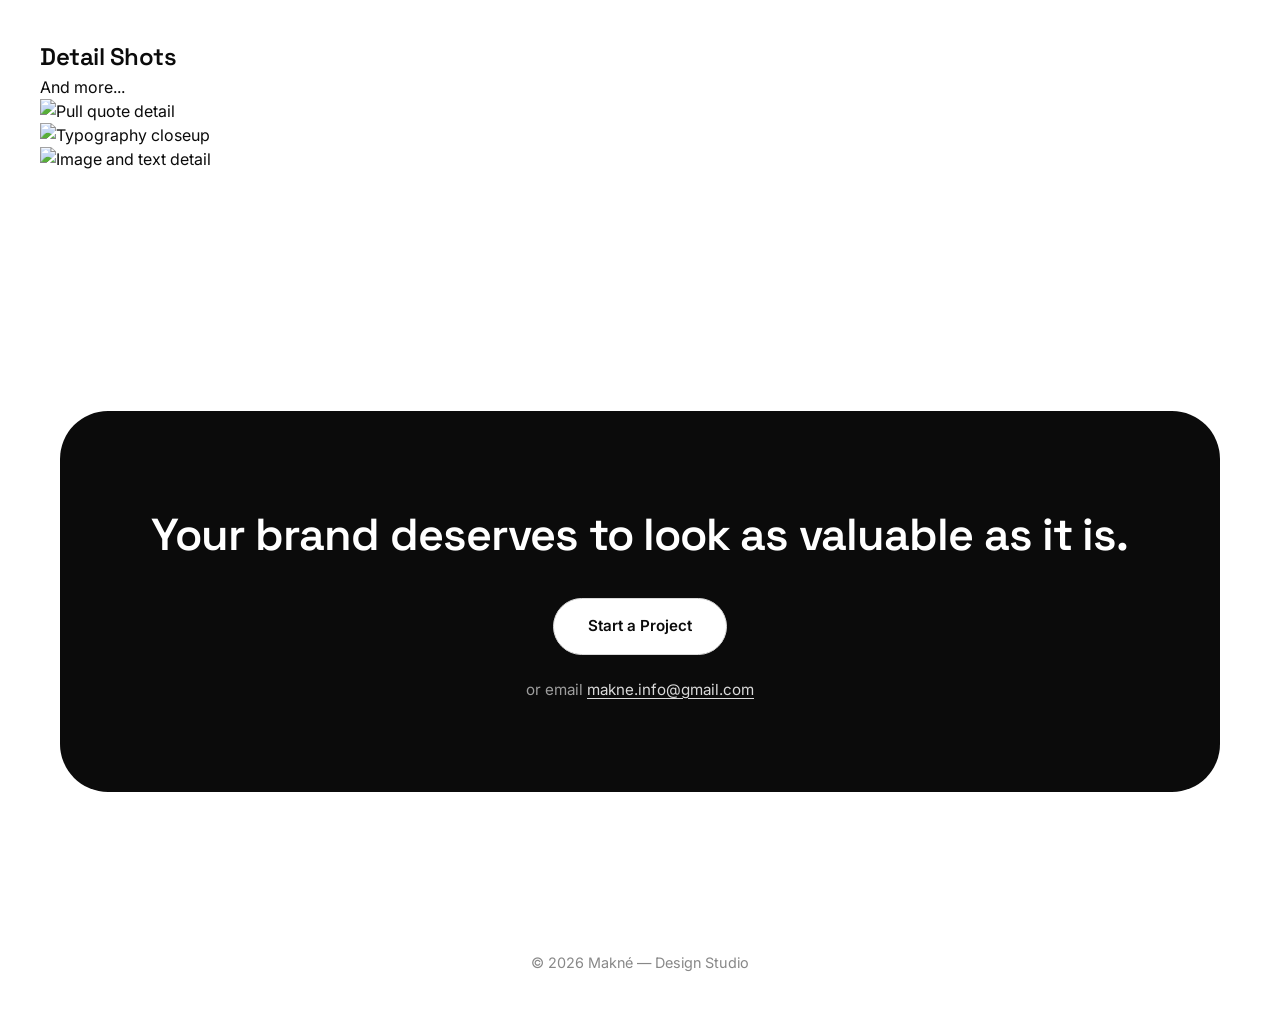
==== commit b8db34a9: "Add Detail Shots section with images" ====
--- a/index.html
+++ b/index.html
@@ -151,7 +151,7 @@
           <div class="project-layout-full">
             <div class="project-hero-full">
               <img
-                src="img/logo-meet.png"
+                src="img/logo-meet.jpg"
                 alt="Meet Me Here Magazine spread"
                 loading="lazy"
               >
@@ -258,7 +258,25 @@
         </div>
       </div>
     </section>
-
+    
+ <!-- ==========. DETAIL SHOTS ========== -->
+  <section class="cs-section">
+    <div class="container reveal-fade">
+      <h2 class="cs-section-title">Detail Shots</h2>
+      <p class="cs-body cs-max-600">And more...</p>
+      <div class="cs-detail-grid">
+        <div class="cs-detail-item">
+          <img src="https://images.unsplash.com/photo-1513364776144-60967b0f800f?w=500&auto=format&fit=crop&q=85" alt="Pull quote detail" loading="lazy">
+        </div>
+        <div class="cs-detail-item">
+          <img src="https://images.unsplash.com/photo-1579547945413-497e1b99dac0?w=500&auto=format&fit=crop&q=85" alt="Typography closeup" loading="lazy">
+        </div>
+        <div class="cs-detail-item">
+          <img src="https://images.unsplash.com/photo-1504868584819-f8e8b4b6d7e3?w=500&auto=format&fit=crop&q=85" alt="Image and text detail" loading="lazy">
+        </div>
+      </div>
+    </div>
+  </section>
     <!-- ========== FINAL CTA ========== -->
     <section id="contact">
       <div class="container">
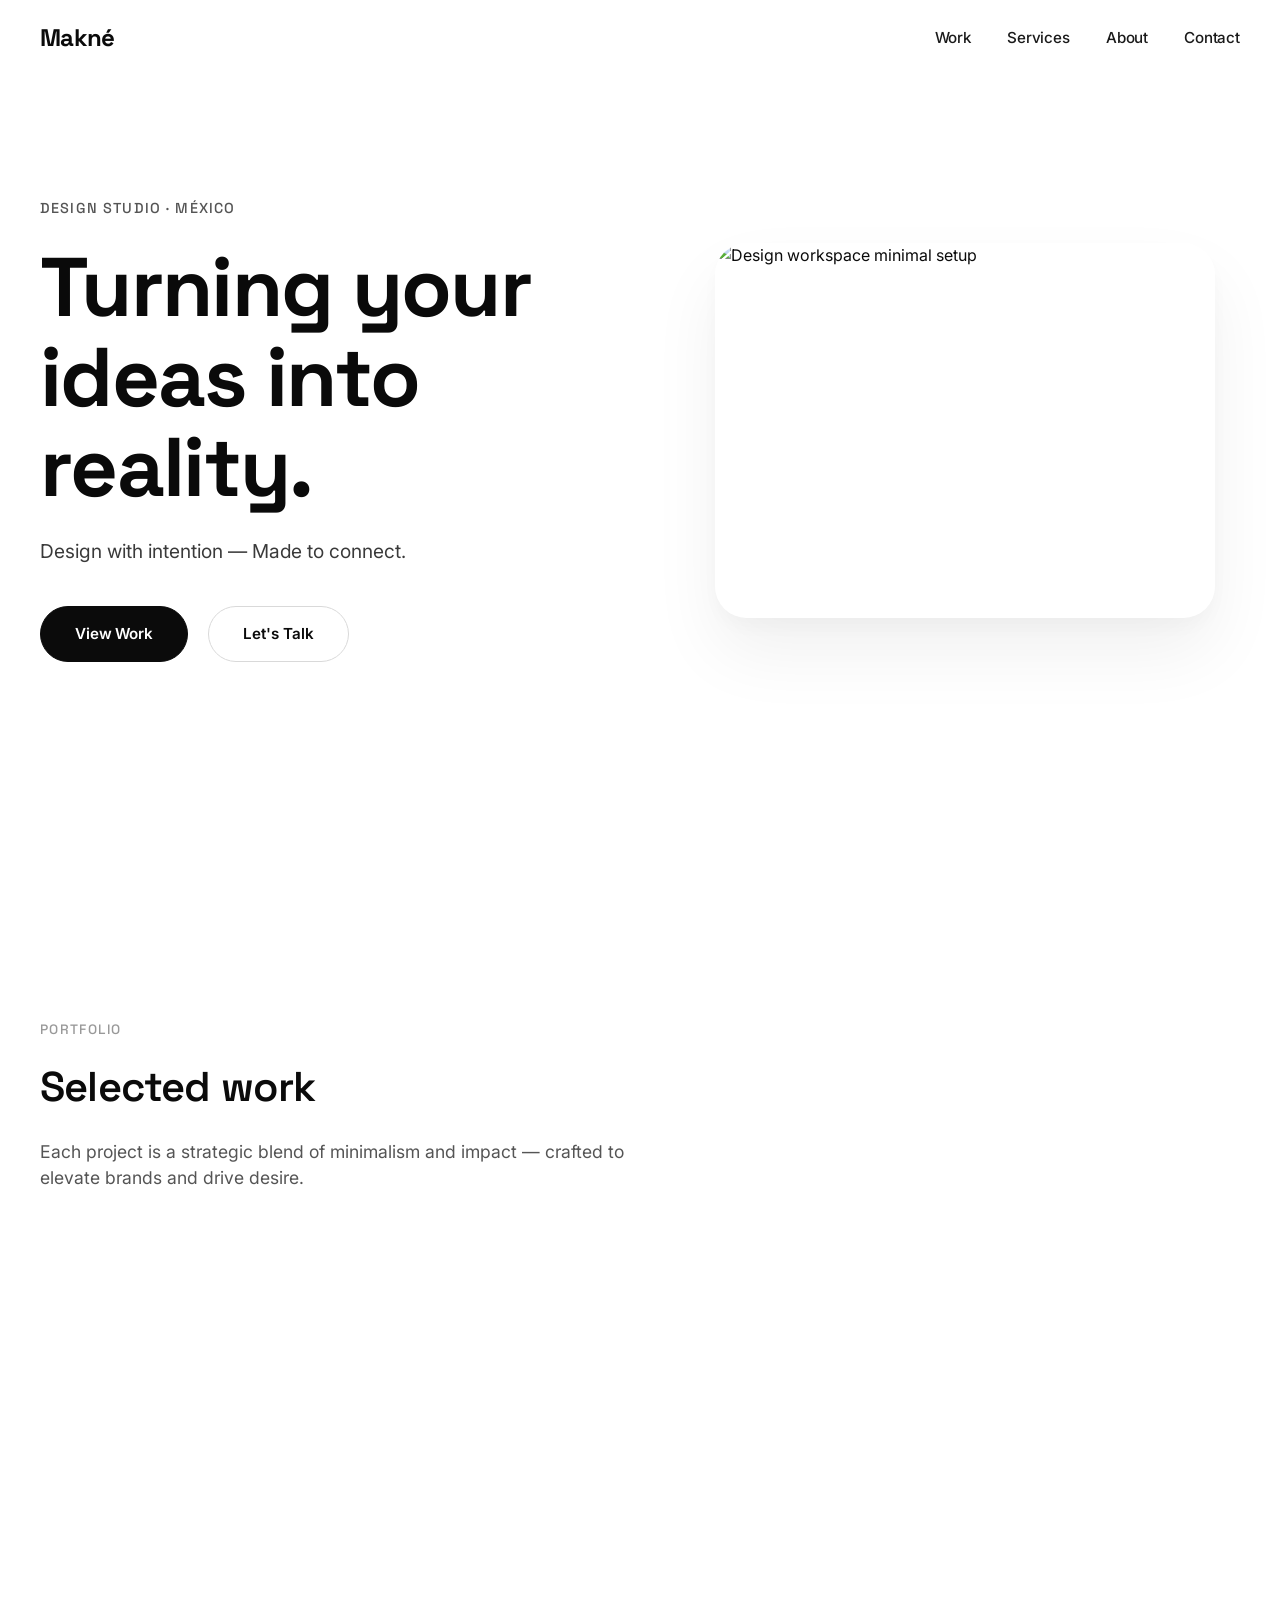
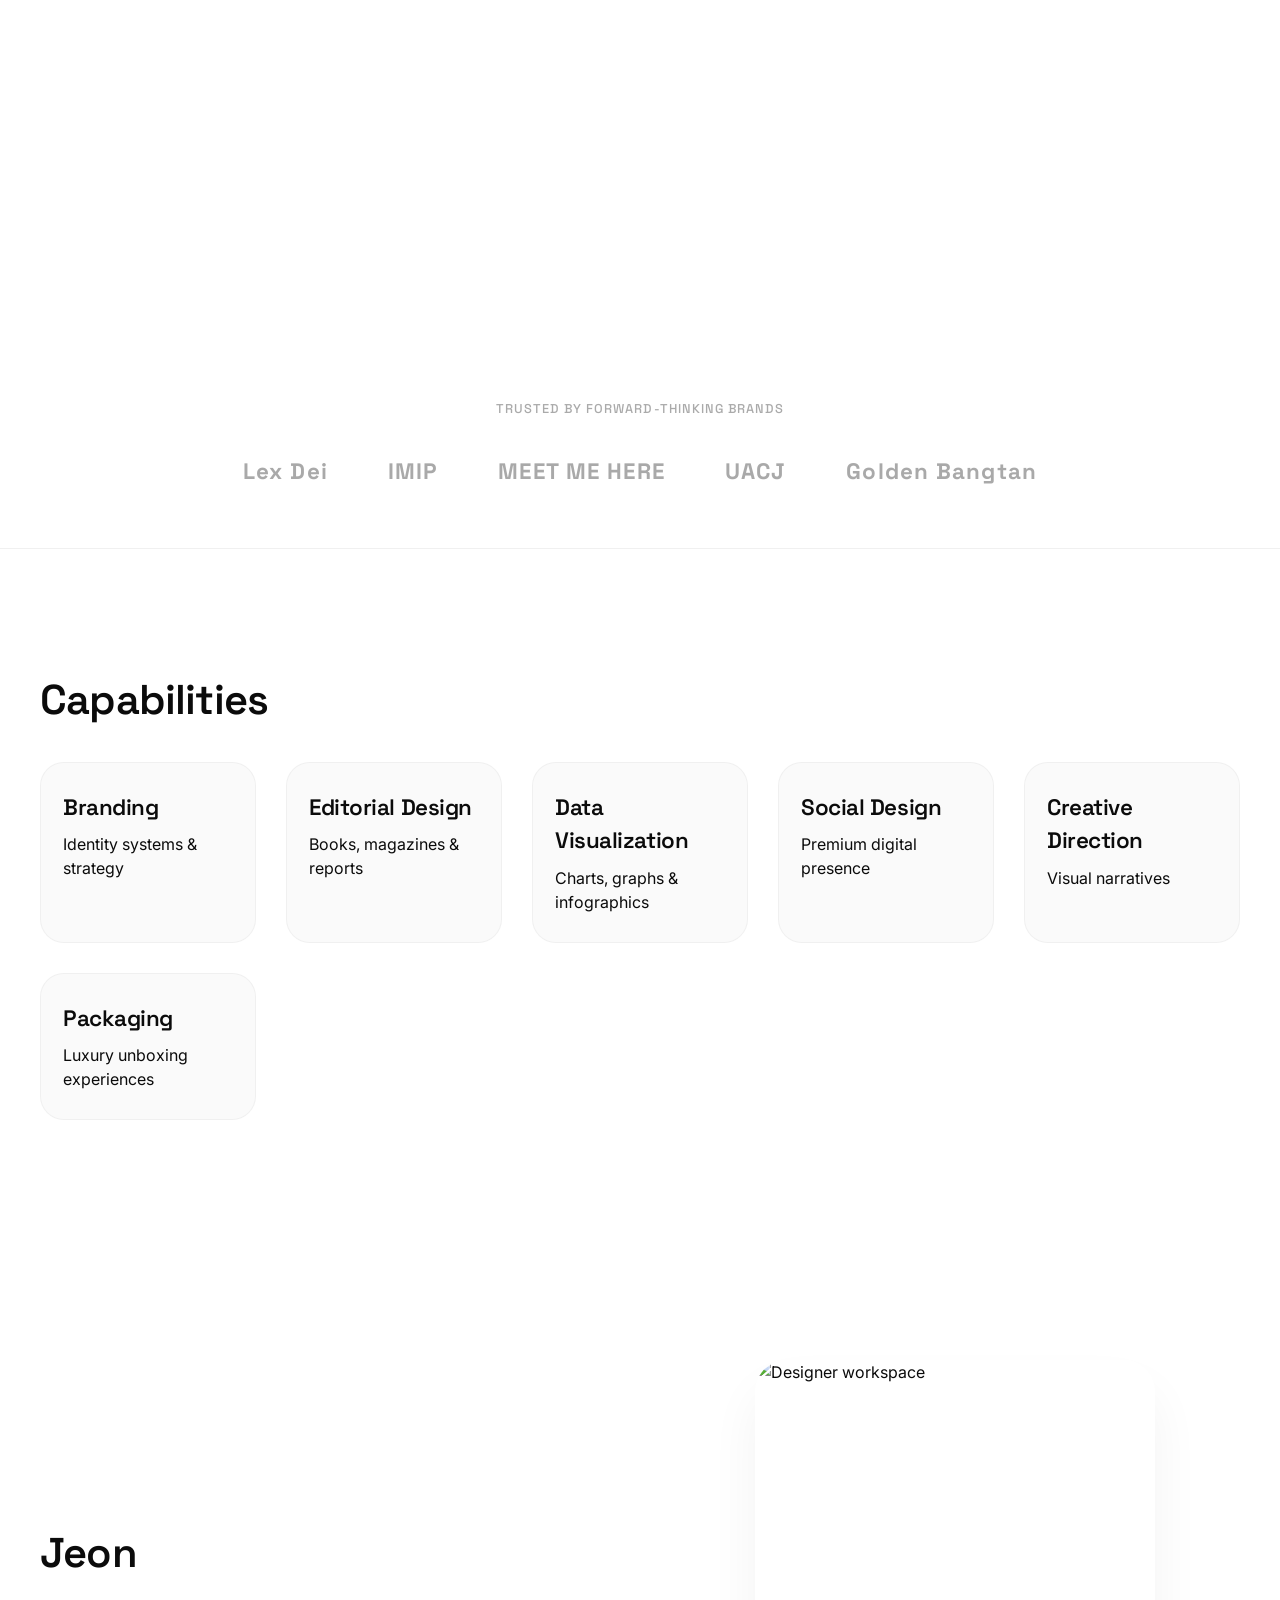
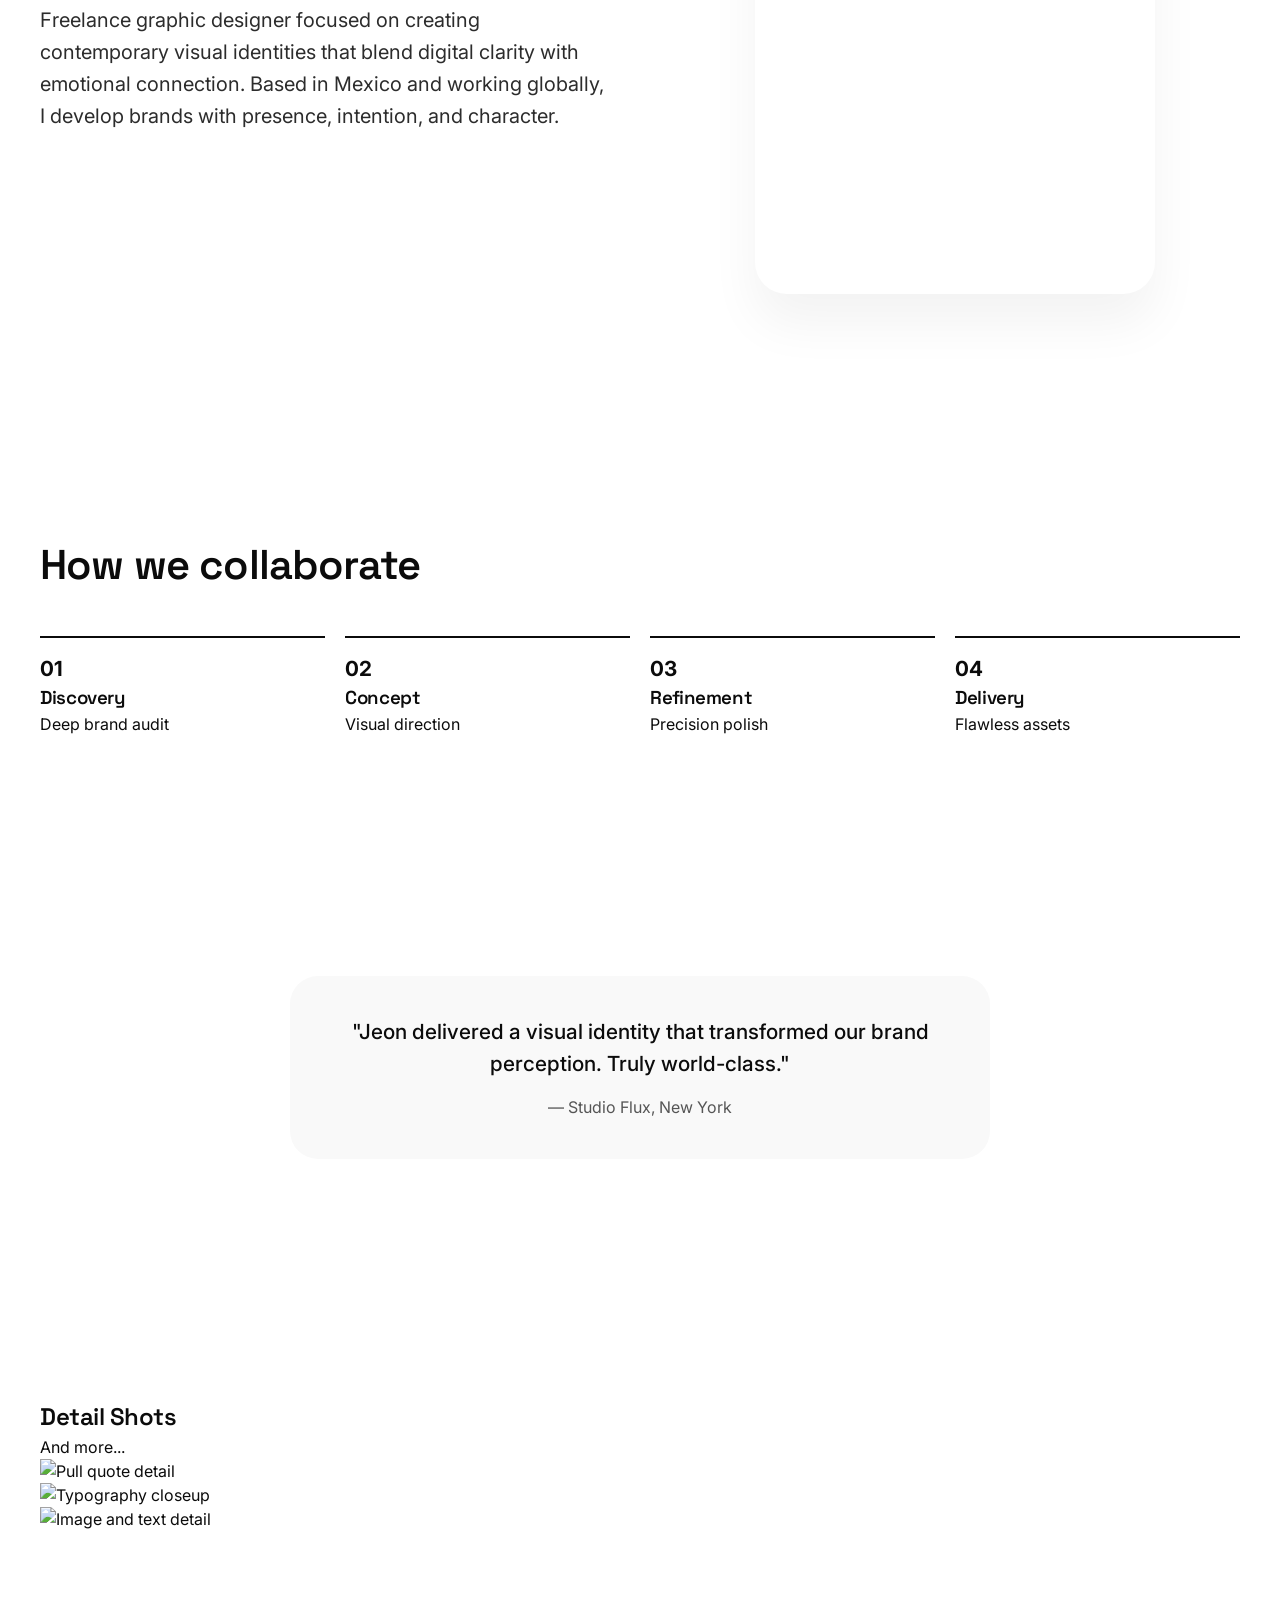
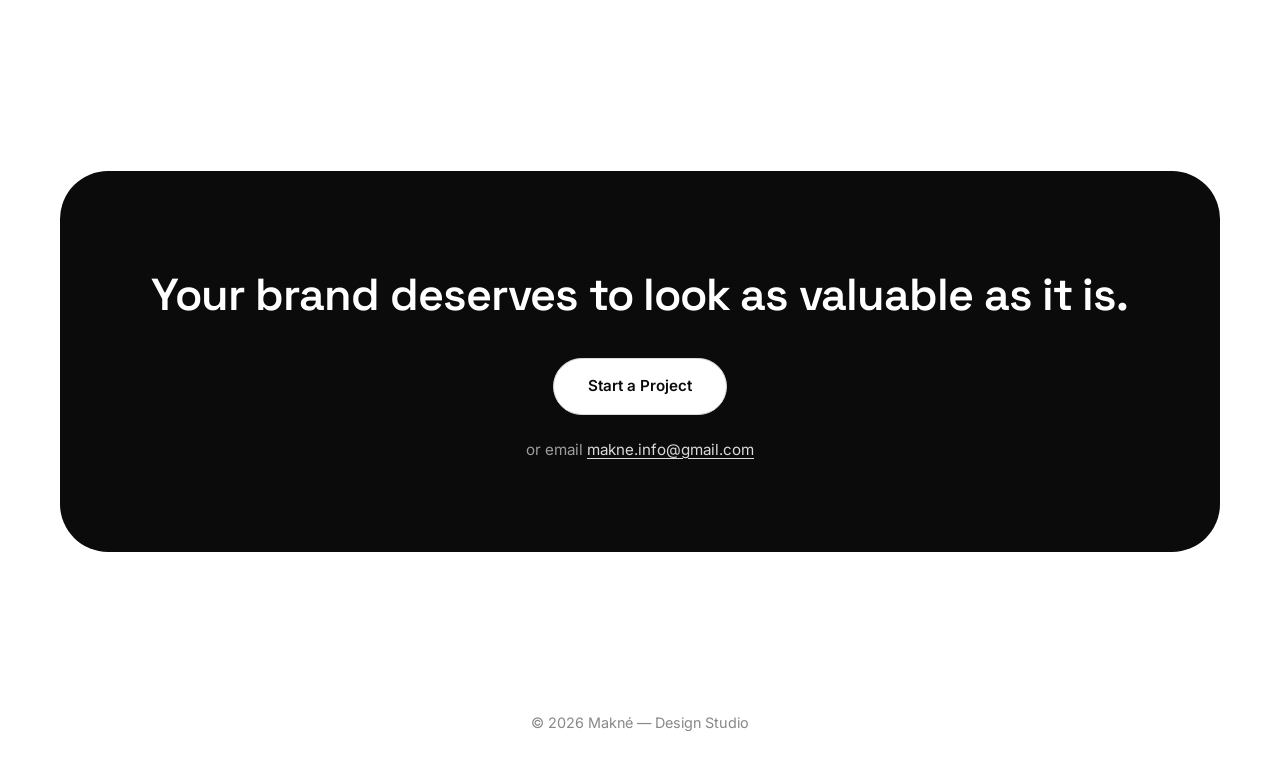
==== commit f62f1b38: "Update trusted logos in index.html" ====
--- a/index.html
+++ b/index.html
@@ -164,16 +164,6 @@
               </p>
               <a href="case-study-meetmehere.html" class="project-link">View case study →</a>
             </div>
-          </div>
-          <div class="supporting-visuals supporting-visuals--wide">
-            <div class="supporting-item">
-              <img src="img/meetmehere-detail-1.png" alt="Meet Me Here detail 1" loading="lazy">
-            </div>
-            <div class="supporting-item">
-              <img src="img/meetmehere-detail-2.png" alt="Meet Me Here detail 2" loading="lazy">
-            </div>
-          </div>
-        </div>
       </div>
     </section>
 
@@ -183,7 +173,7 @@
         <p class="trusted-label">Trusted by forward-thinking brands</p>
         <div class="trusted-logos">
           <div class="trusted-logo-item">
-            <span class="trusted-logo-text">GERO</span>
+            <span class="trusted-logo-text">Lex Dei</span>
           </div>
           <div class="trusted-logo-item">
             <span class="trusted-logo-text">IMIP</span>
@@ -195,7 +185,7 @@
             <span class="trusted-logo-text">UACJ</span>
           </div>
           <div class="trusted-logo-item">
-            <span class="trusted-logo-text">FLUX</span>
+            <span class="trusted-logo-text">Golden Bangtan</span>
           </div>
         </div>
       </div>
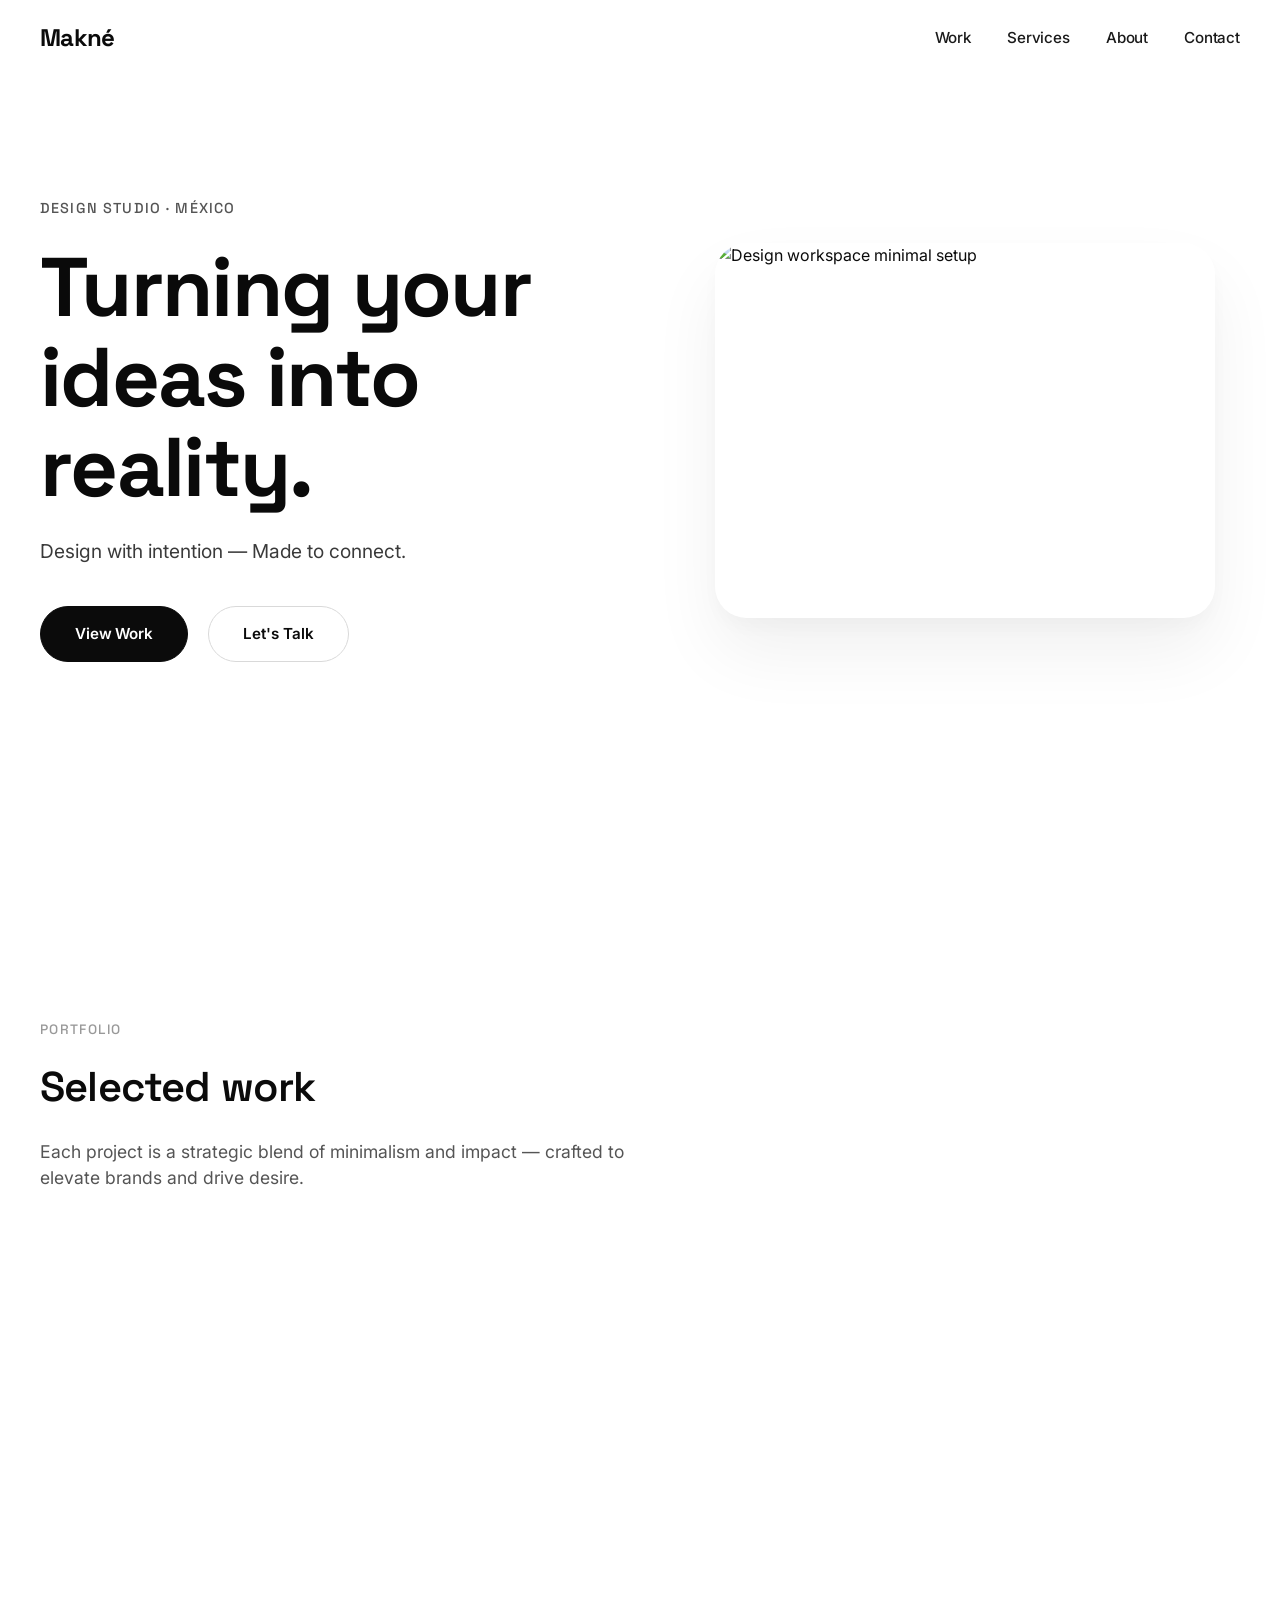
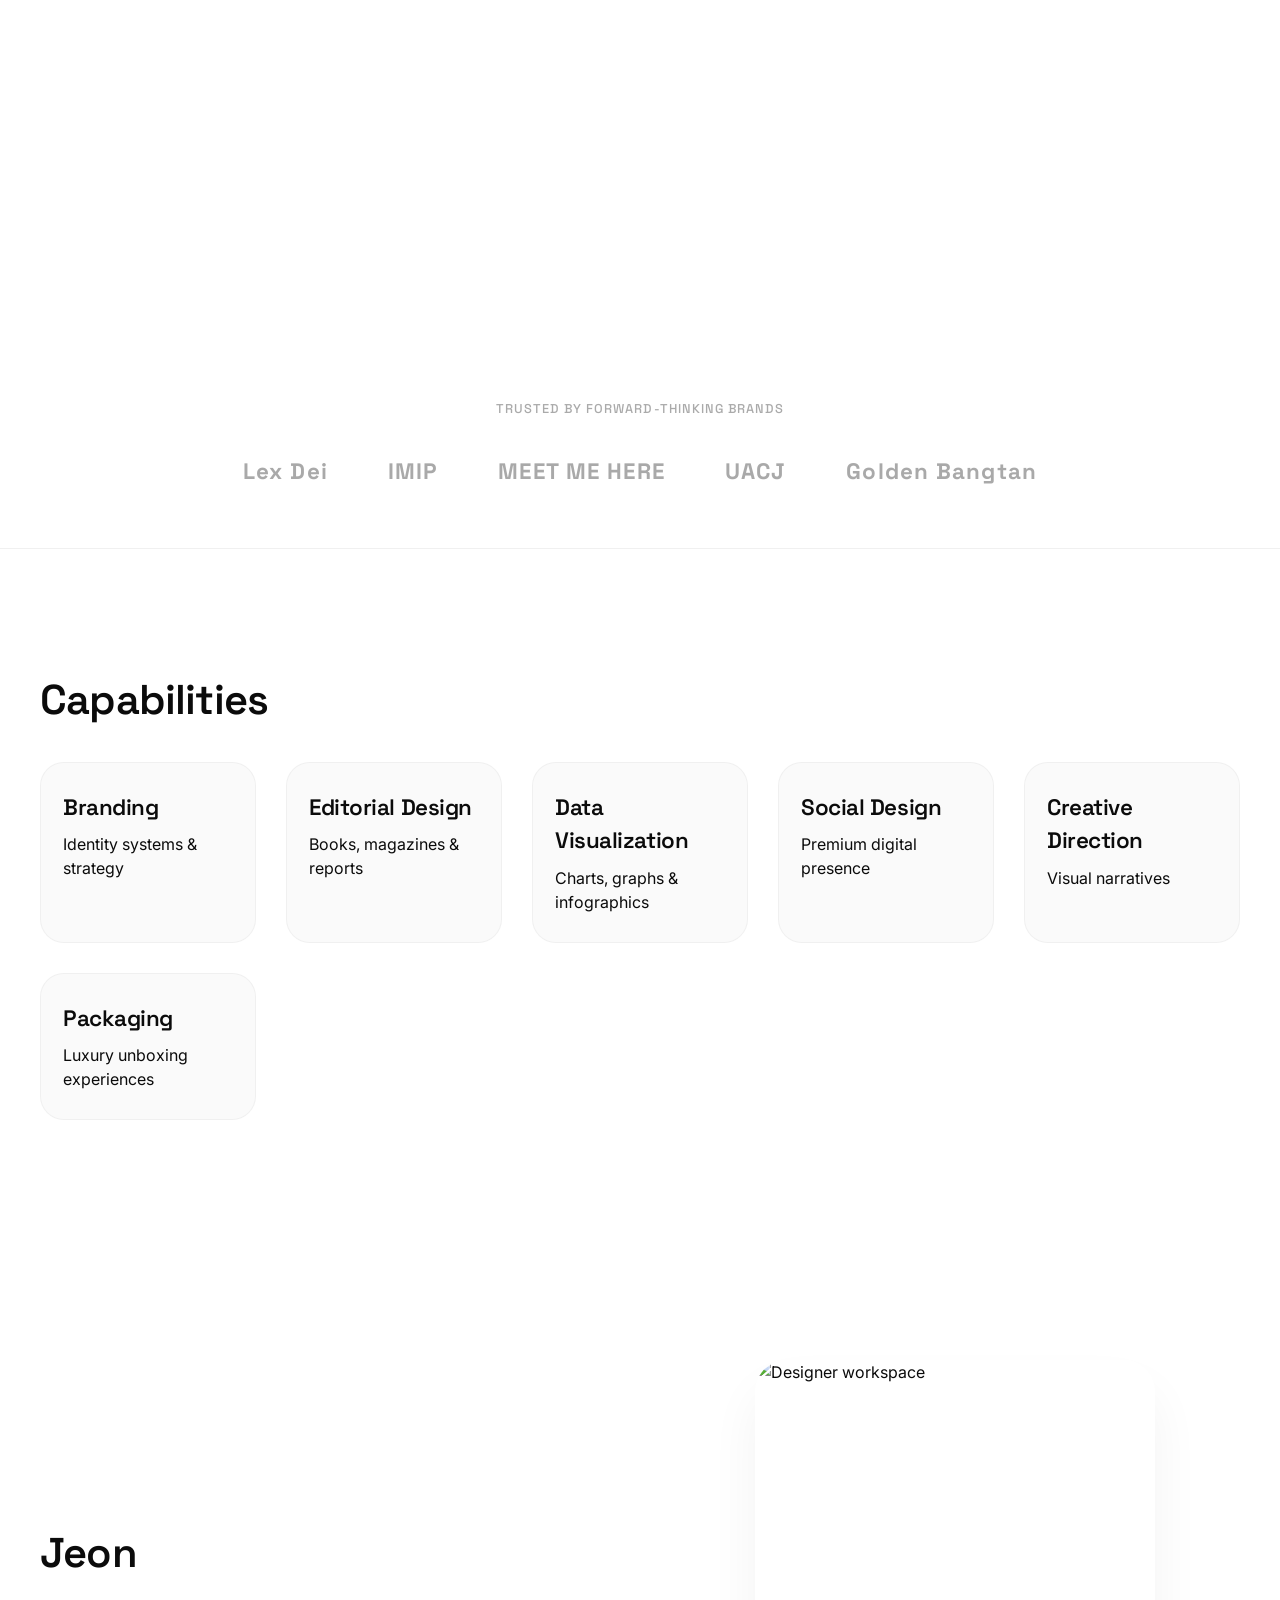
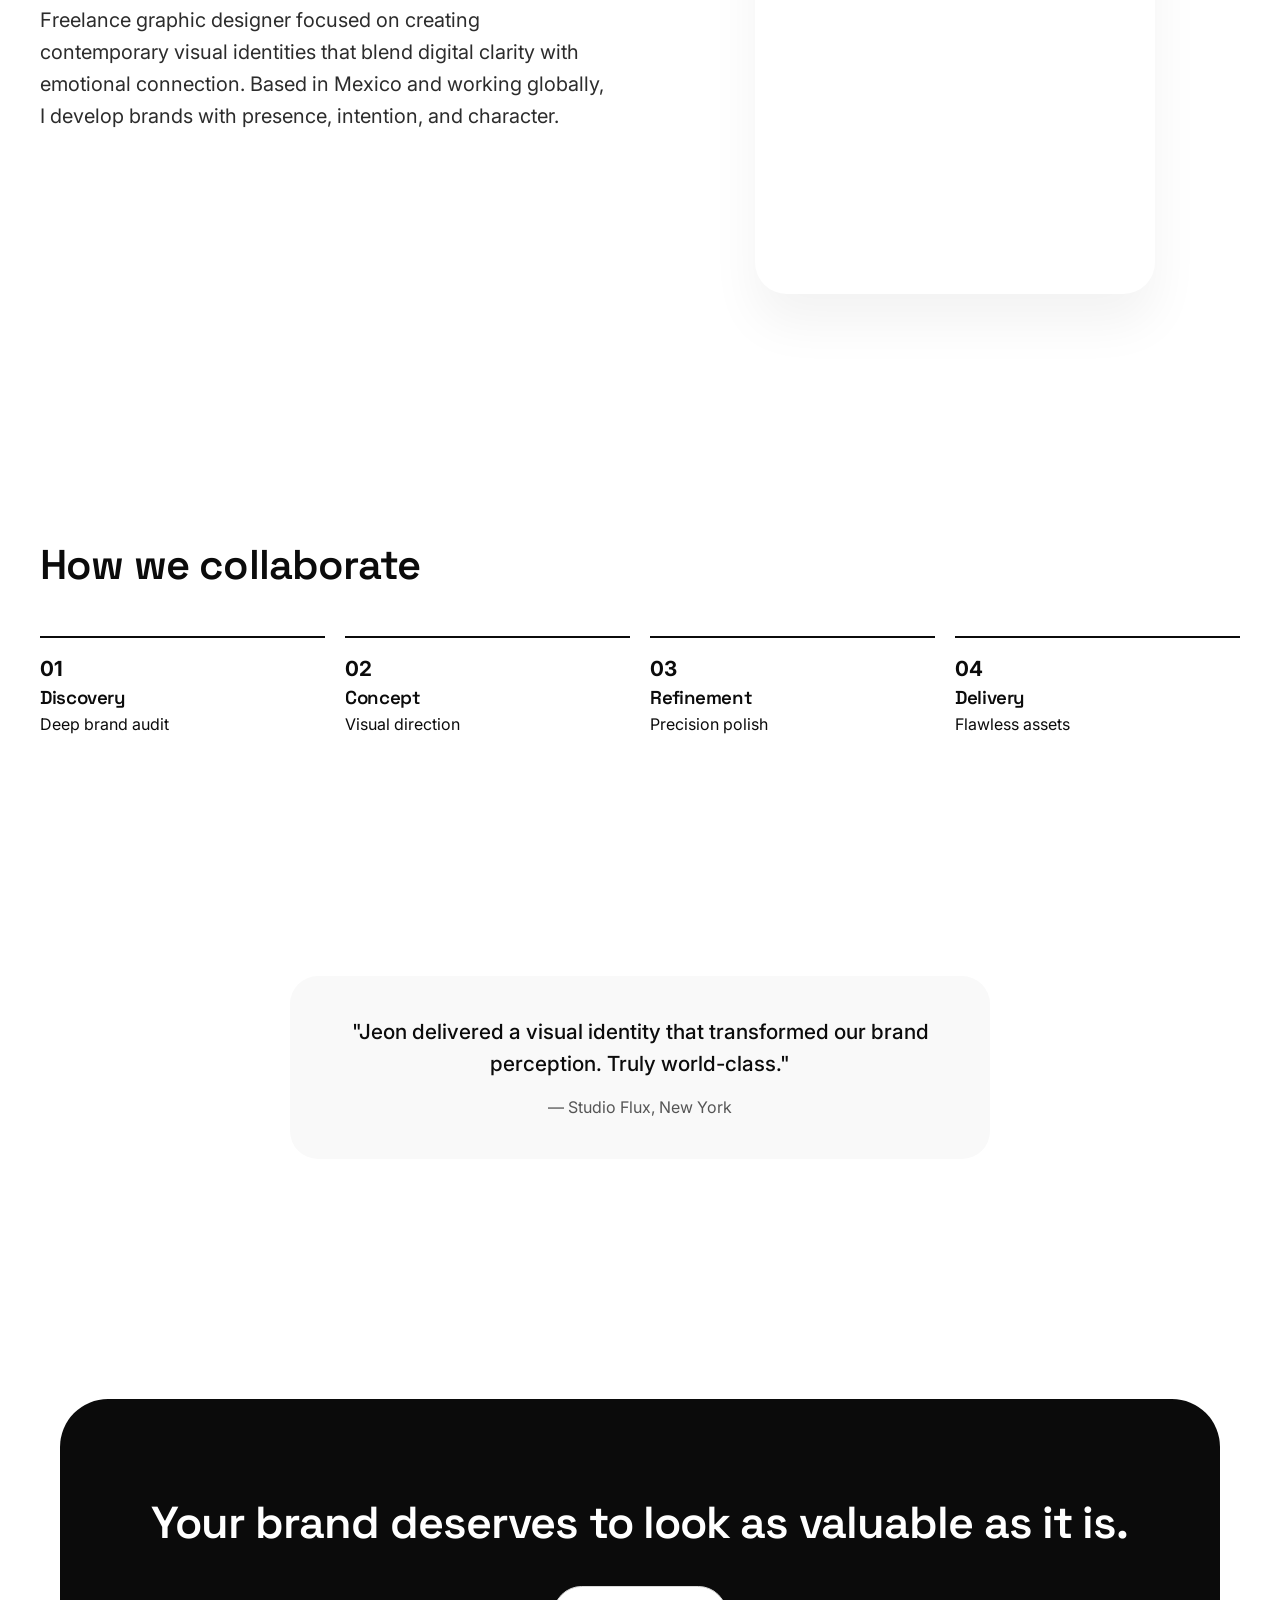
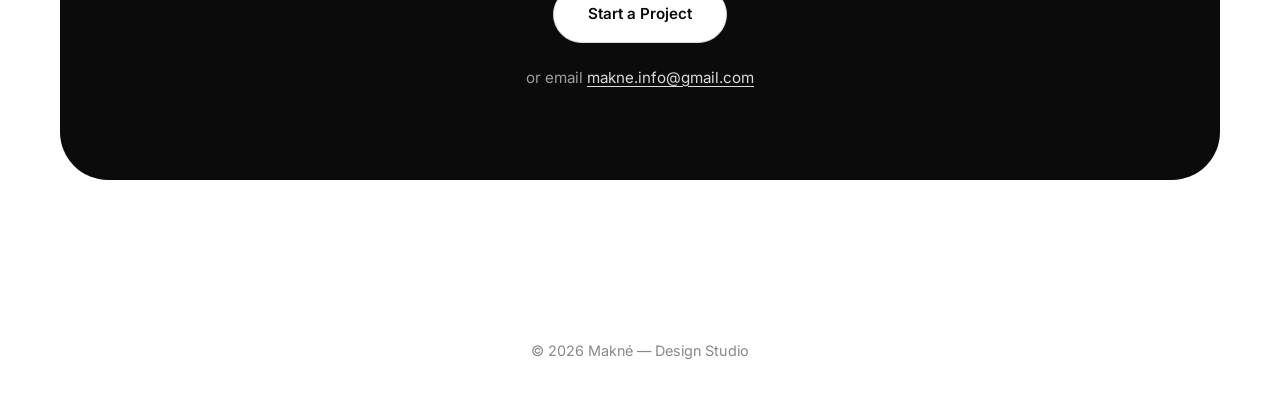
==== commit 27589003: "Remove Detail Shots section from index.html" ====
--- a/index.html
+++ b/index.html
@@ -249,24 +249,7 @@
       </div>
     </section>
     
- <!-- ==========. DETAIL SHOTS ========== -->
-  <section class="cs-section">
-    <div class="container reveal-fade">
-      <h2 class="cs-section-title">Detail Shots</h2>
-      <p class="cs-body cs-max-600">And more...</p>
-      <div class="cs-detail-grid">
-        <div class="cs-detail-item">
-          <img src="https://images.unsplash.com/photo-1513364776144-60967b0f800f?w=500&auto=format&fit=crop&q=85" alt="Pull quote detail" loading="lazy">
-        </div>
-        <div class="cs-detail-item">
-          <img src="https://images.unsplash.com/photo-1579547945413-497e1b99dac0?w=500&auto=format&fit=crop&q=85" alt="Typography closeup" loading="lazy">
-        </div>
-        <div class="cs-detail-item">
-          <img src="https://images.unsplash.com/photo-1504868584819-f8e8b4b6d7e3?w=500&auto=format&fit=crop&q=85" alt="Image and text detail" loading="lazy">
-        </div>
-      </div>
-    </div>
-  </section>
+
     <!-- ========== FINAL CTA ========== -->
     <section id="contact">
       <div class="container">
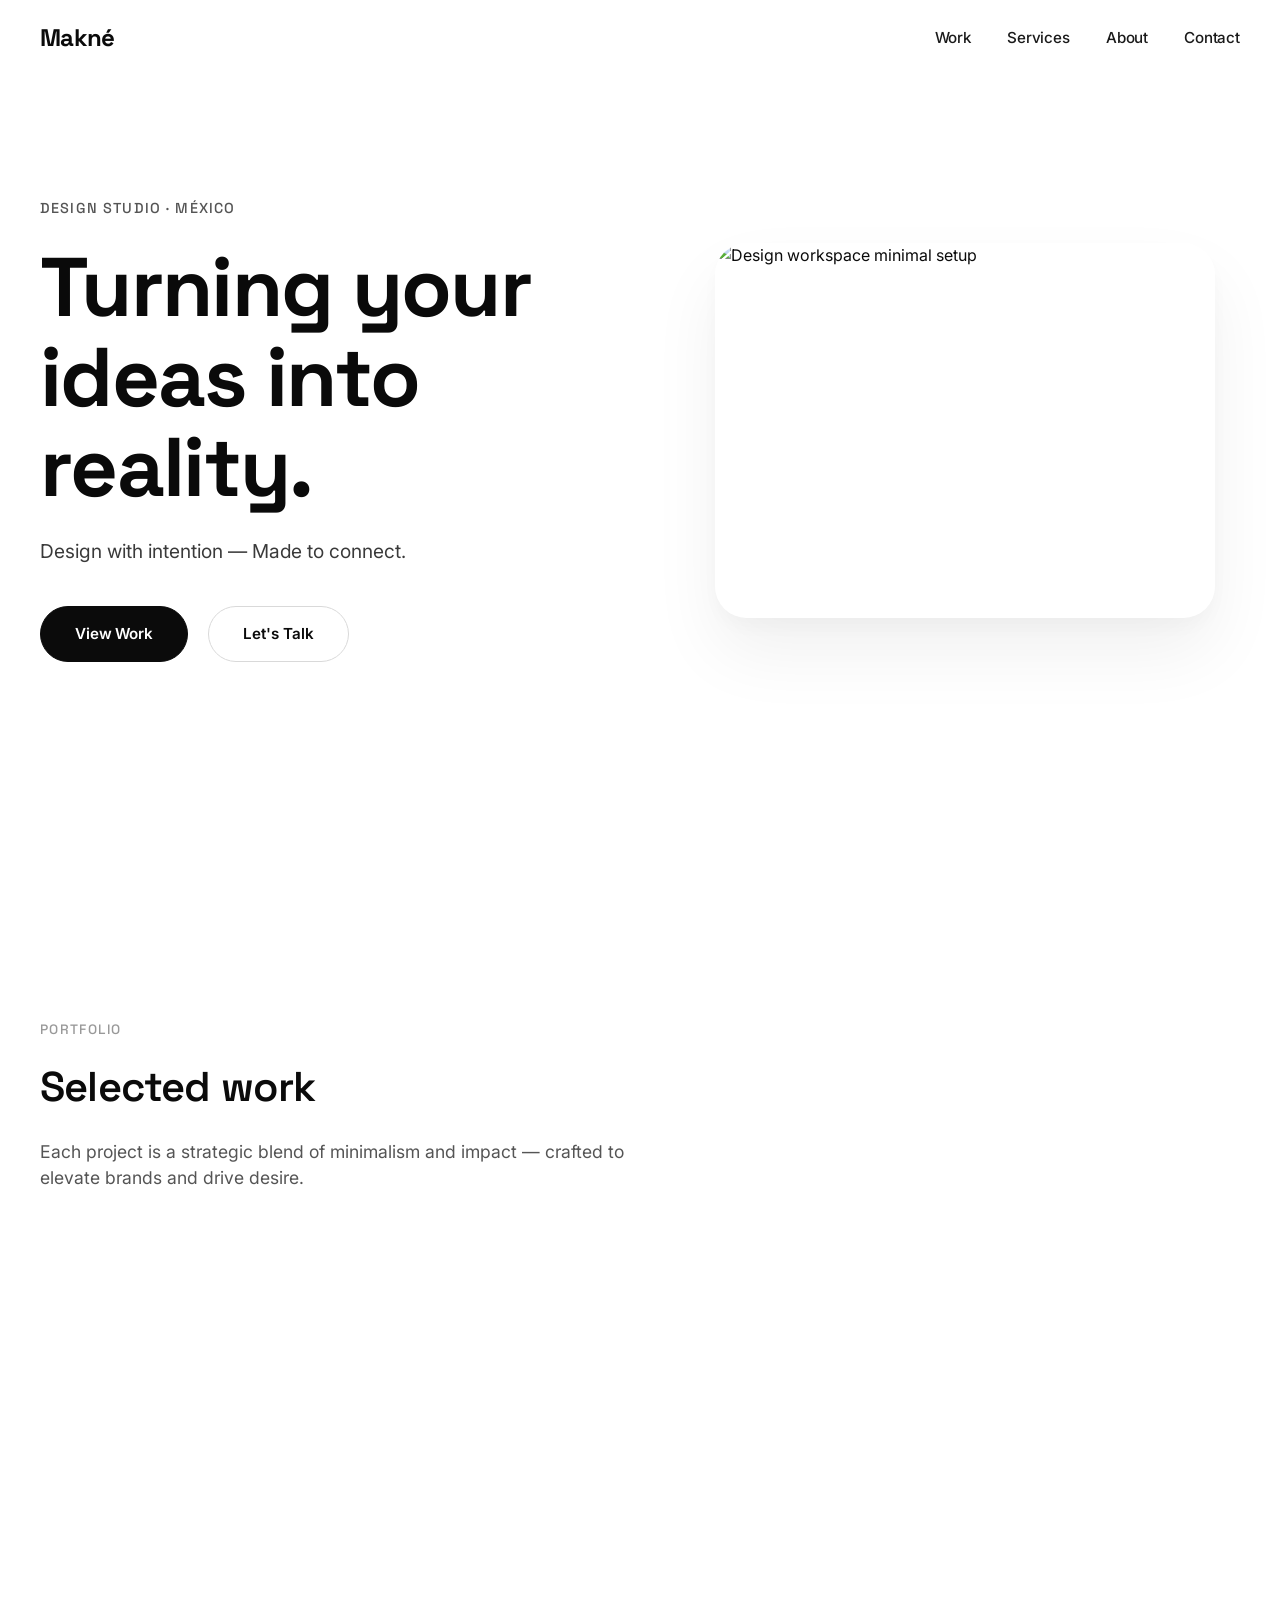
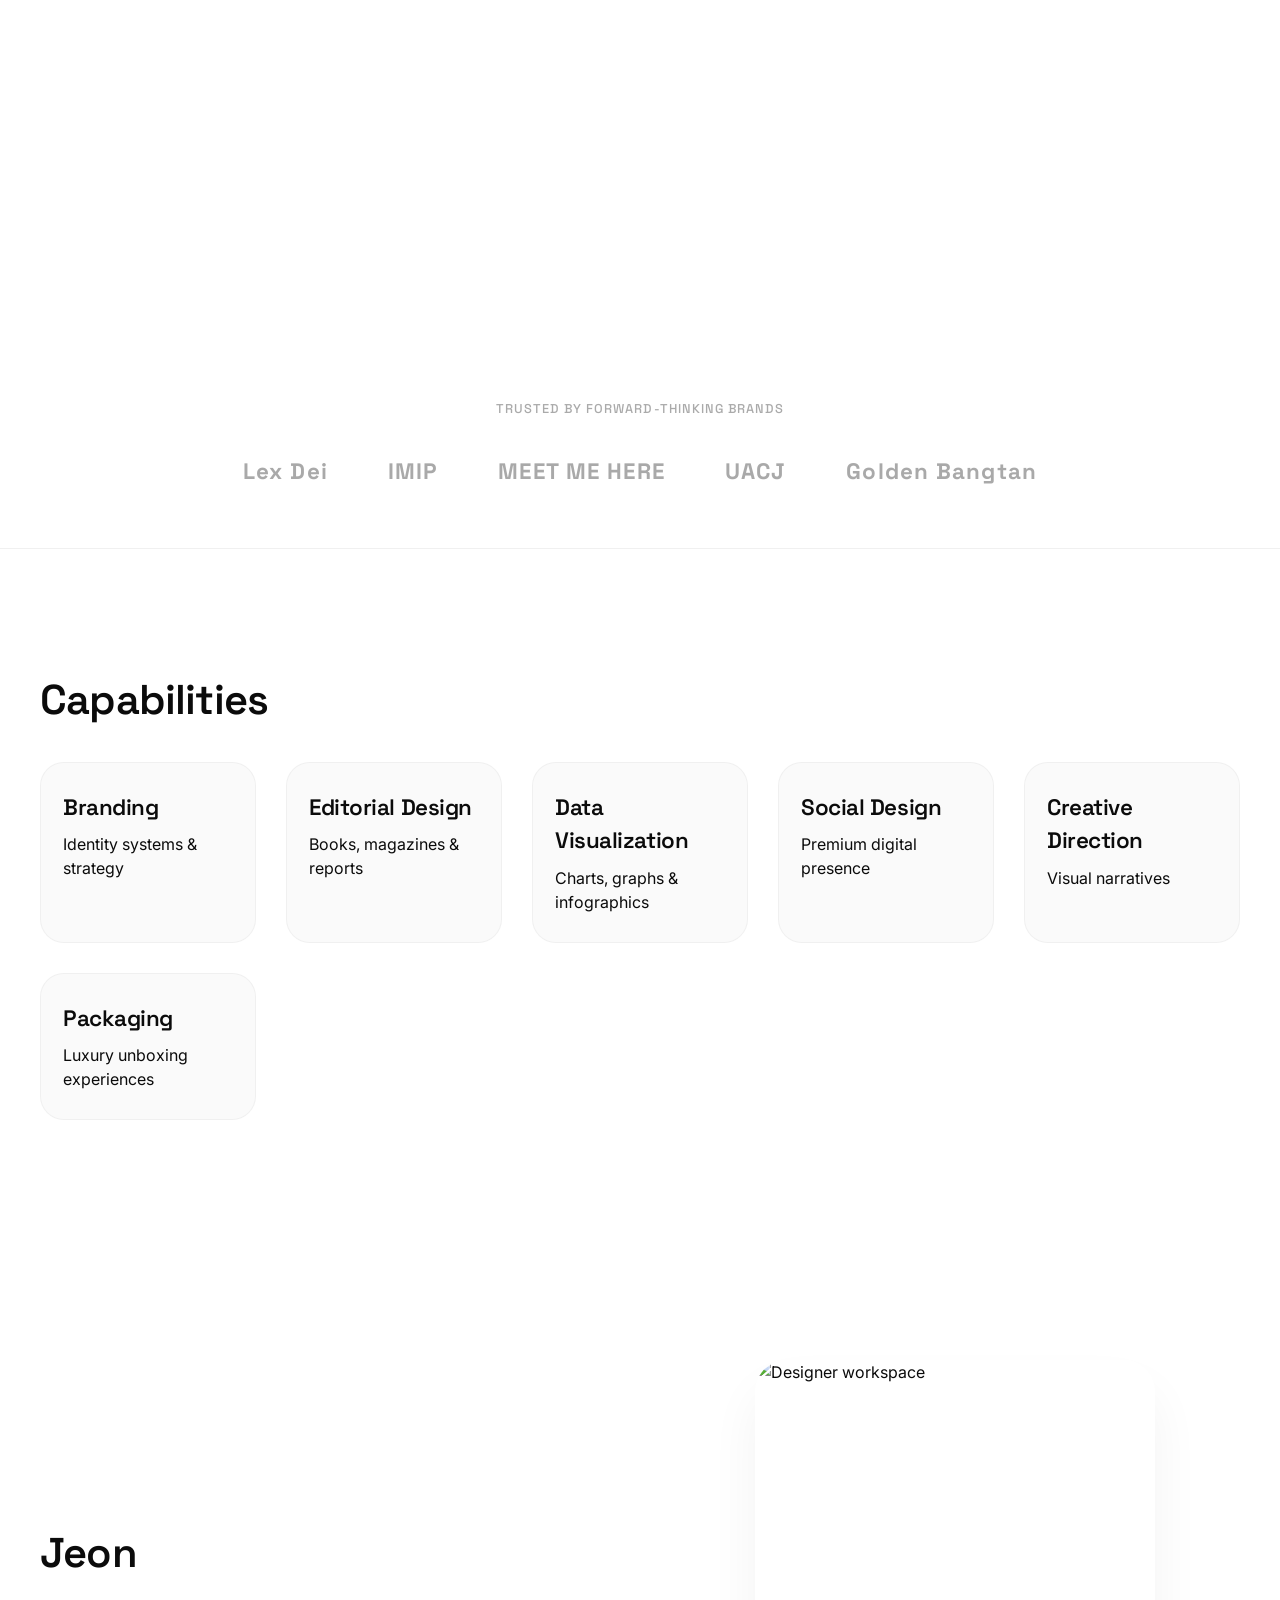
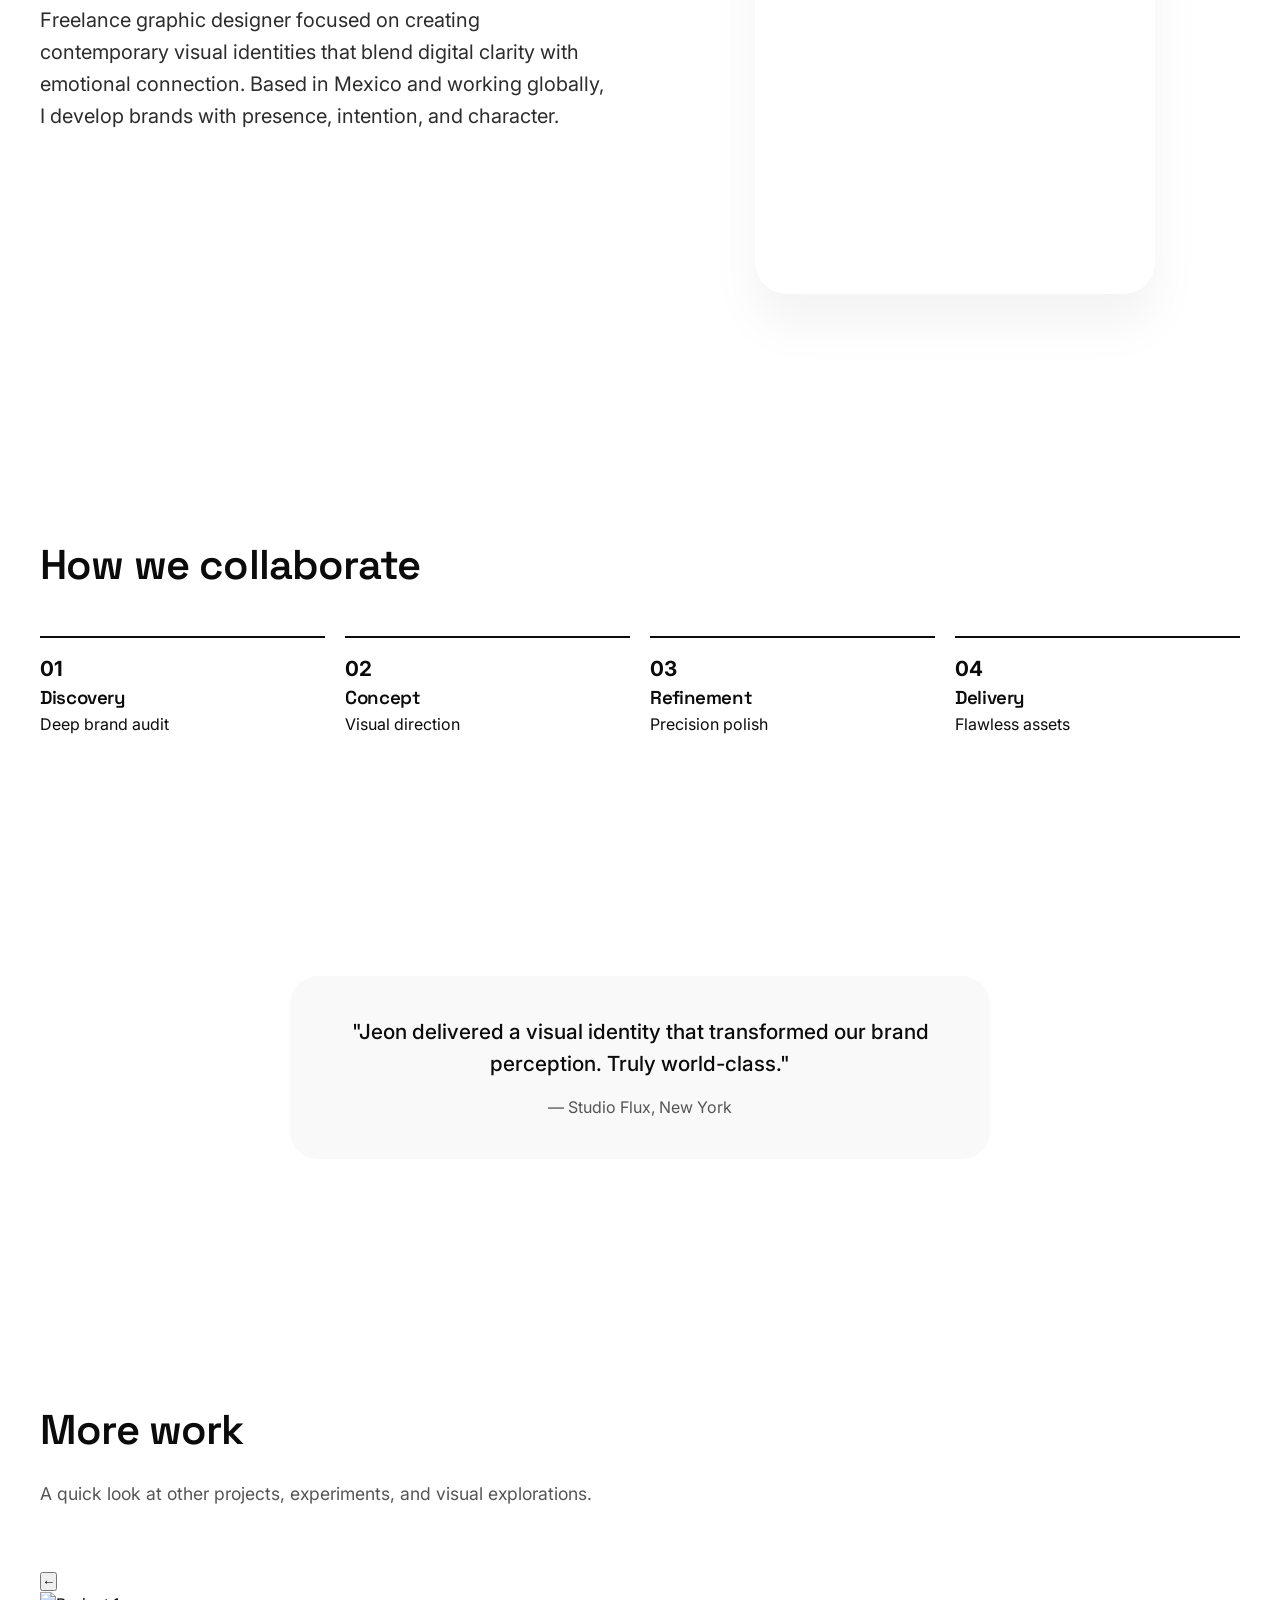
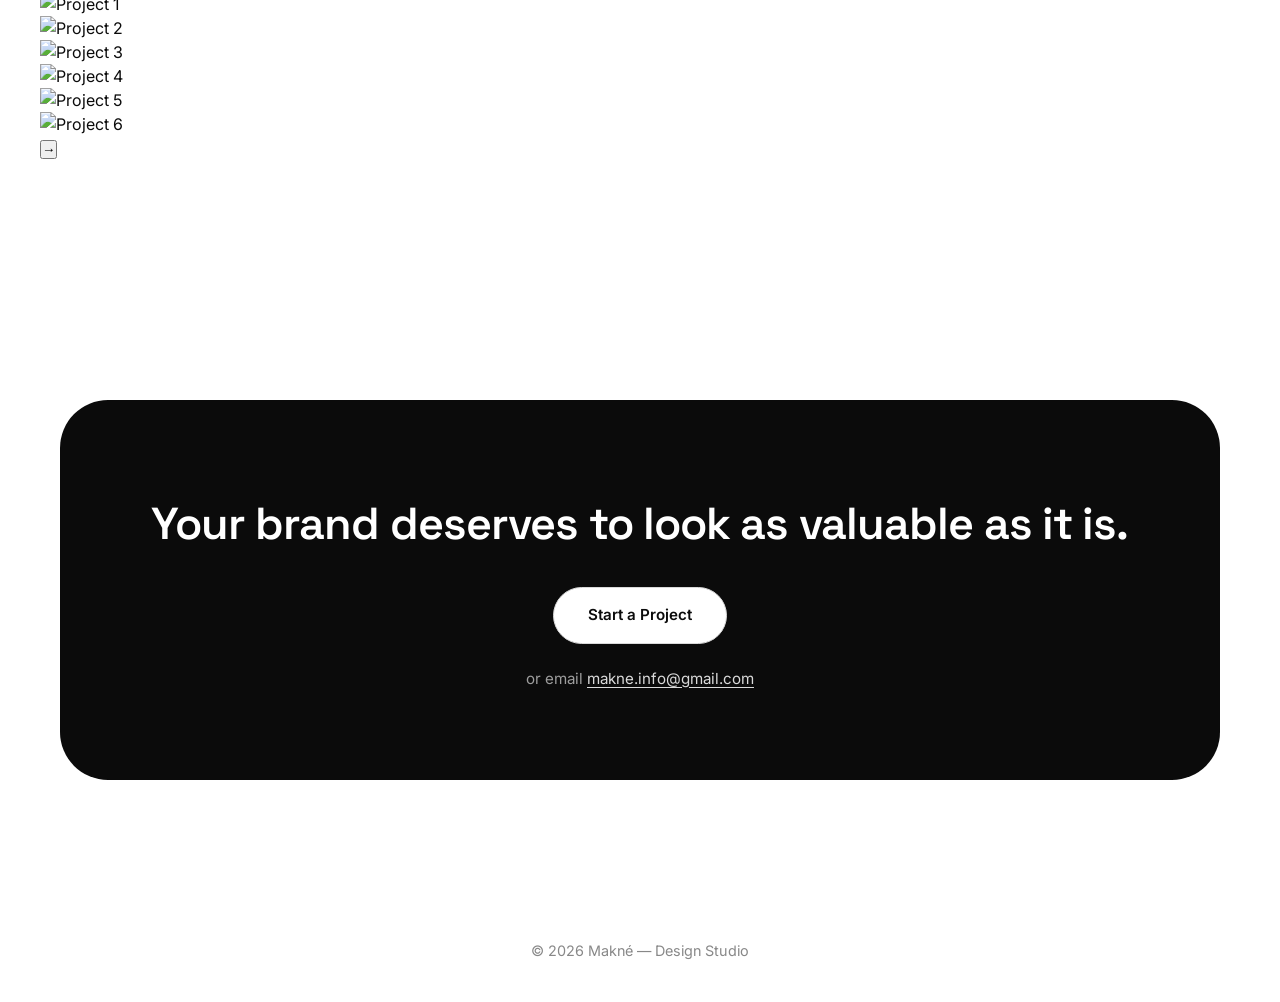
==== commit 70a449bc: "Update index.html" ====
--- a/index.html
+++ b/index.html
@@ -248,7 +248,45 @@
         </div>
       </div>
     </section>
-    
+
+  <!-- ========== MORE WORK ========== -->
+    <section class="more-work-section">
+      <div class="container">
+        <h2 class="section-title">More work</h2>
+        <p class="section-sub">A quick look at other projects, experiments, and visual explorations.</p>
+        
+        <div class="carousel-wrapper">
+          <button class="carousel-btn carousel-btn--prev" id="carouselPrev" aria-label="Previous">
+            <span>←</span>
+          </button>
+          
+          <div class="carousel-track" id="carouselTrack">
+            <div class="carousel-item">
+              <img src="img/more-work-1.png" alt="Project 1" loading="lazy">
+            </div>
+            <div class="carousel-item">
+              <img src="img/more-work-2.png" alt="Project 2" loading="lazy">
+            </div>
+            <div class="carousel-item">
+              <img src="img/more-work-3.png" alt="Project 3" loading="lazy">
+            </div>
+            <div class="carousel-item">
+              <img src="img/more-work-4.png" alt="Project 4" loading="lazy">
+            </div>
+            <div class="carousel-item">
+              <img src="img/more-work-5.png" alt="Project 5" loading="lazy">
+            </div>
+            <div class="carousel-item">
+              <img src="img/more-work-6.png" alt="Project 6" loading="lazy">
+            </div>
+          </div>
+
+          <button class="carousel-btn carousel-btn--next" id="carouselNext" aria-label="Next">
+            <span>→</span>
+          </button>
+        </div>
+      </div>
+    </section>
 
     <!-- ========== FINAL CTA ========== -->
     <section id="contact">
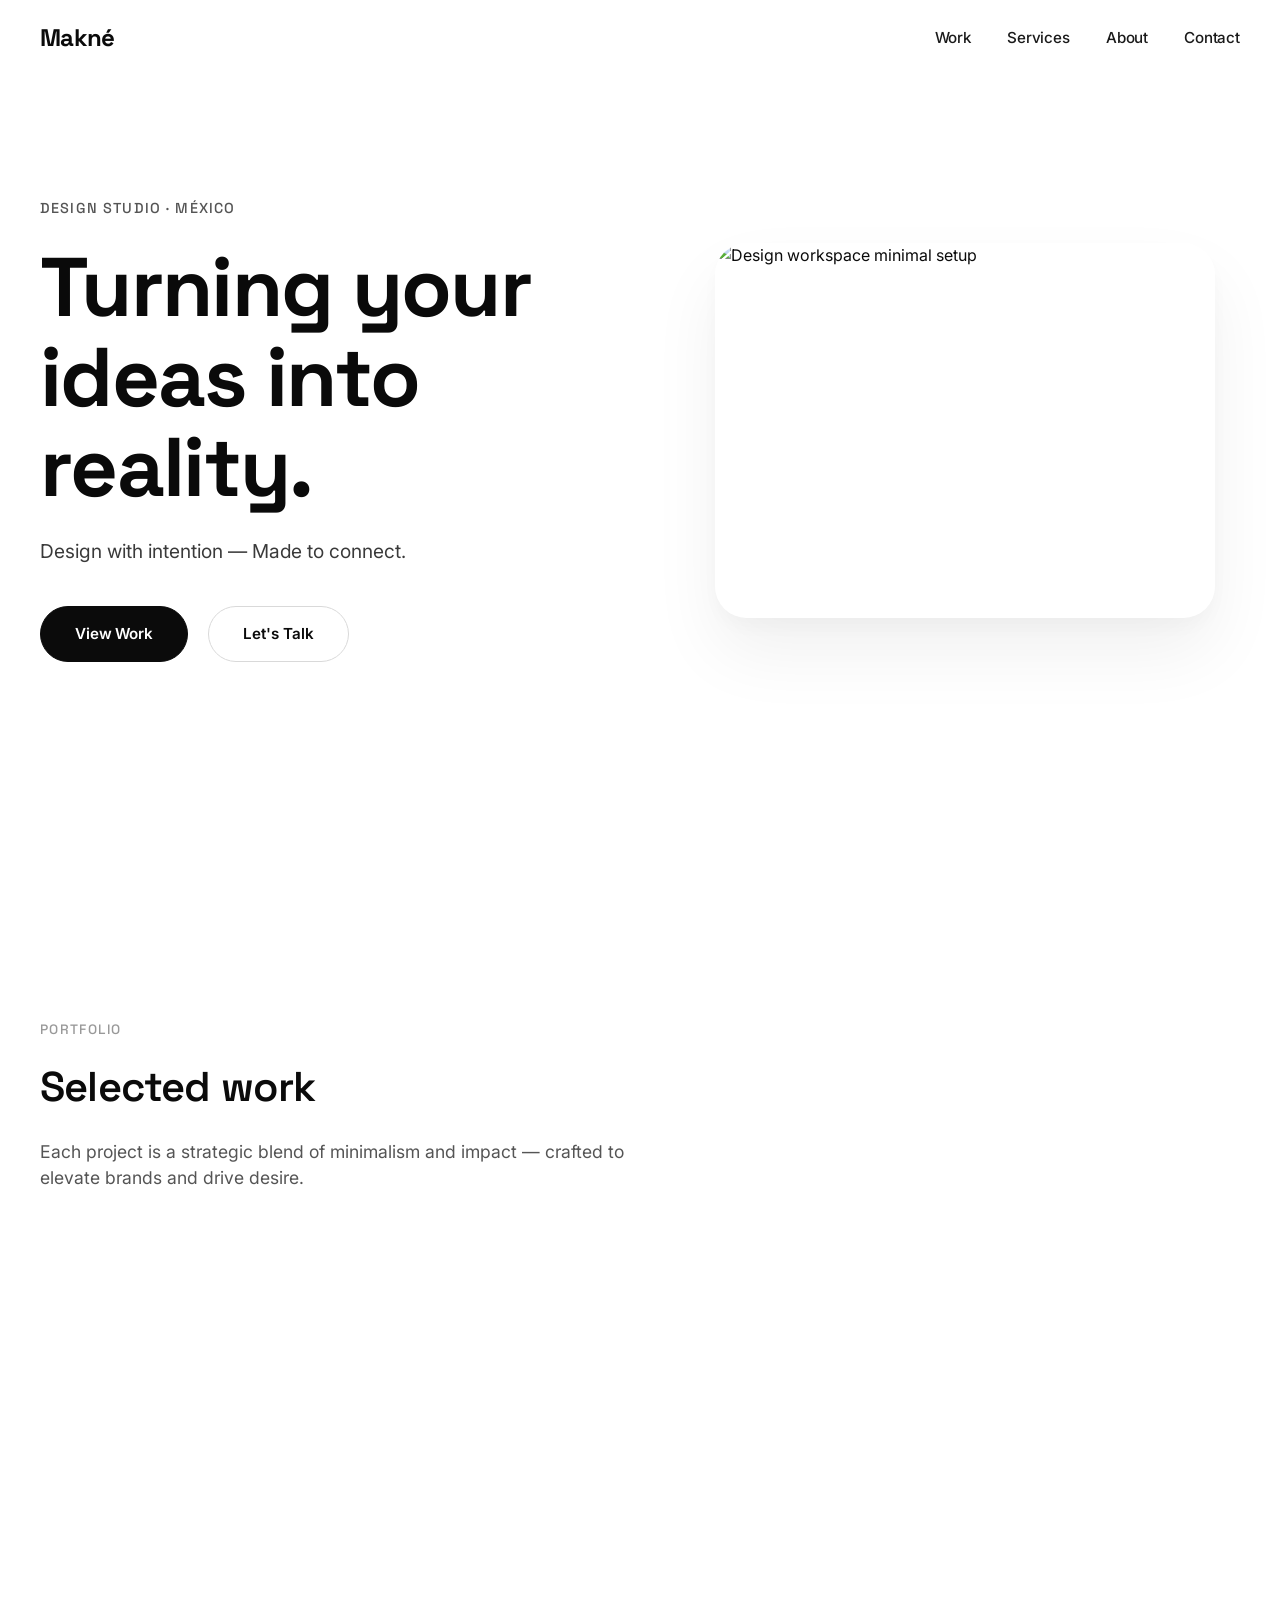
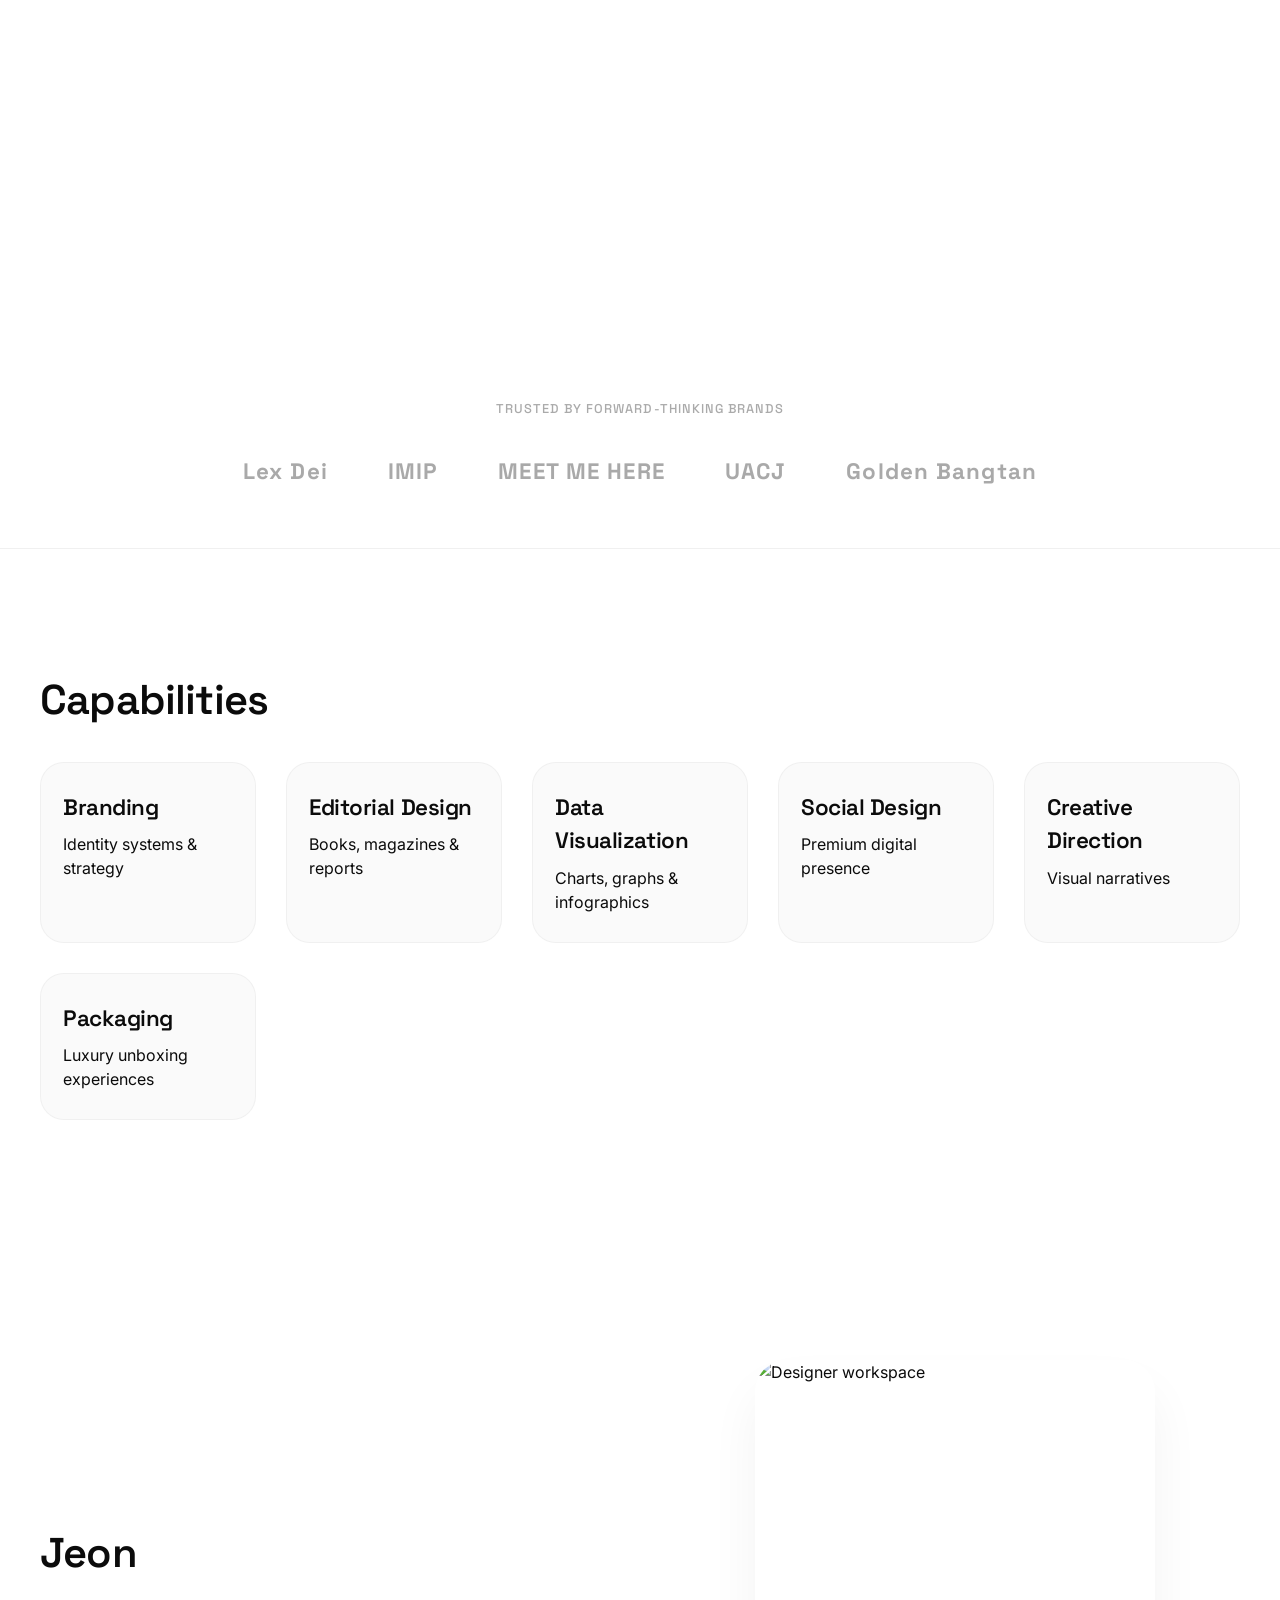
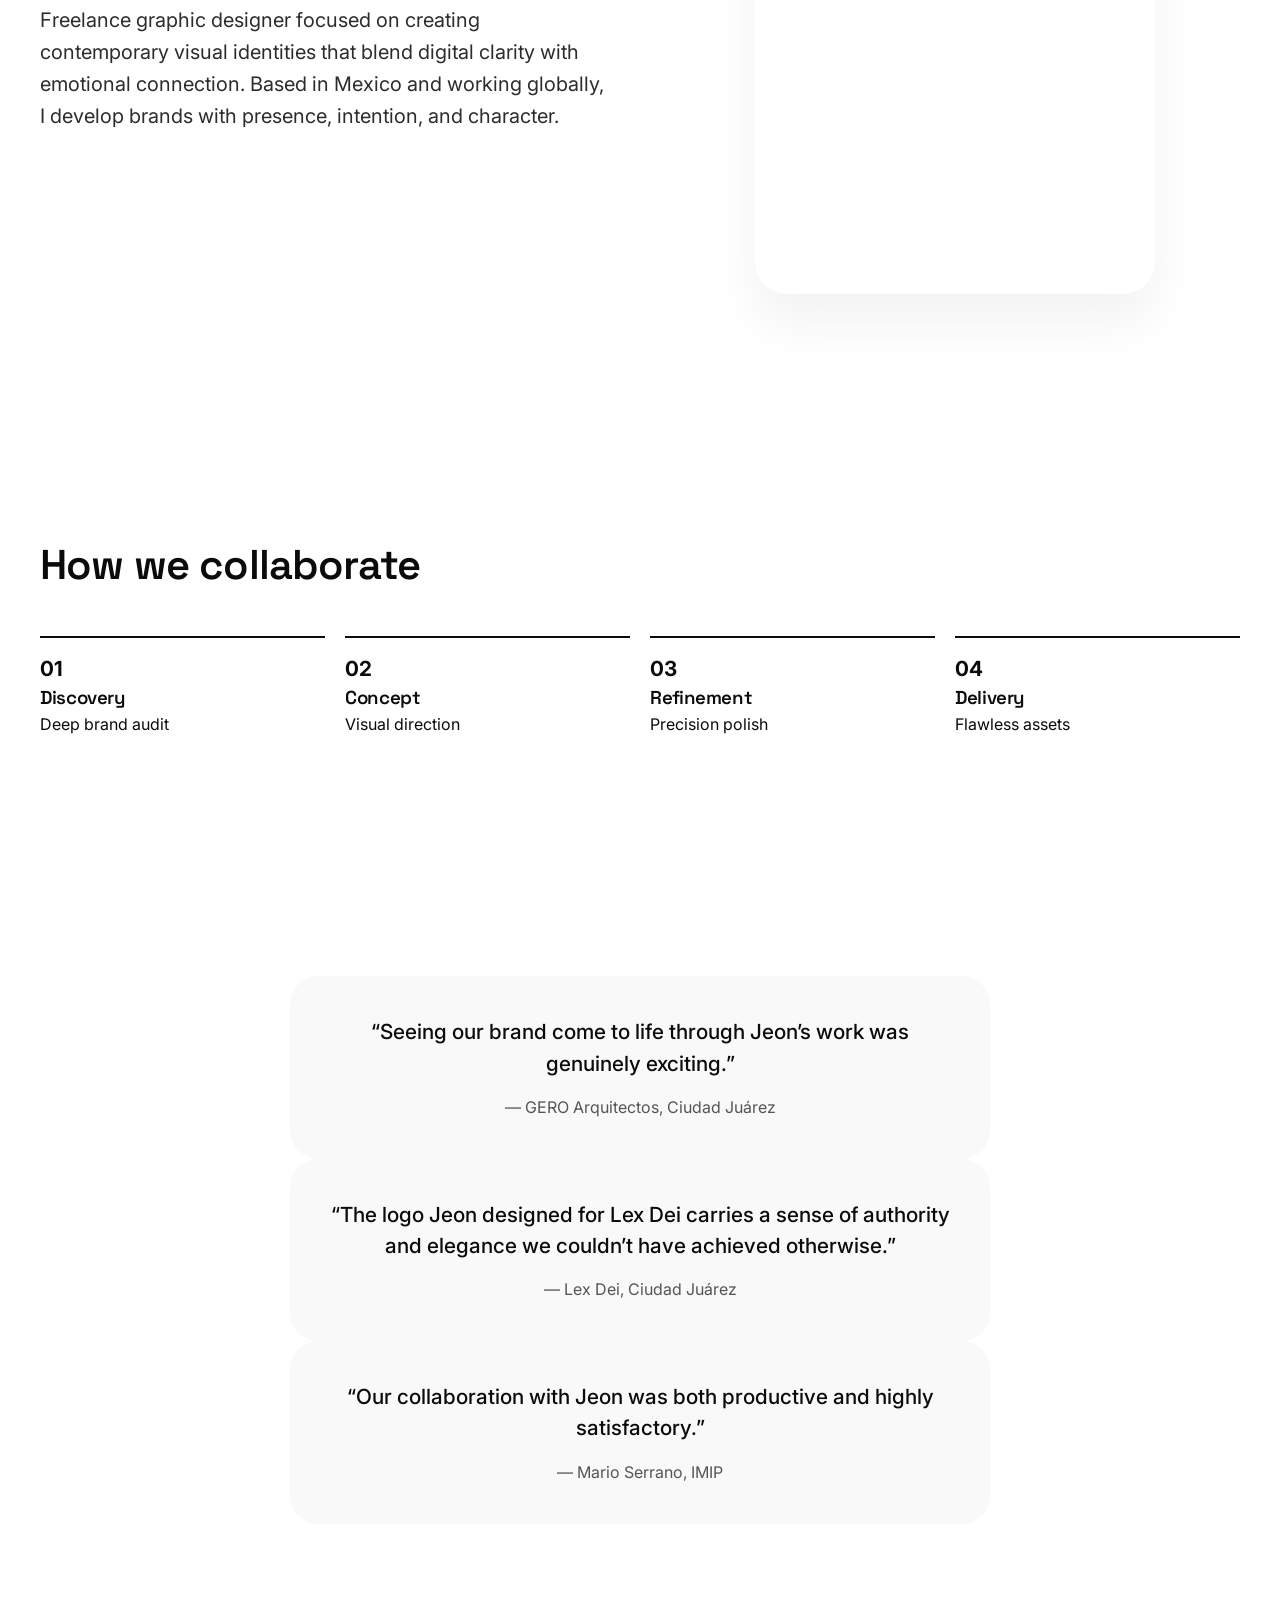
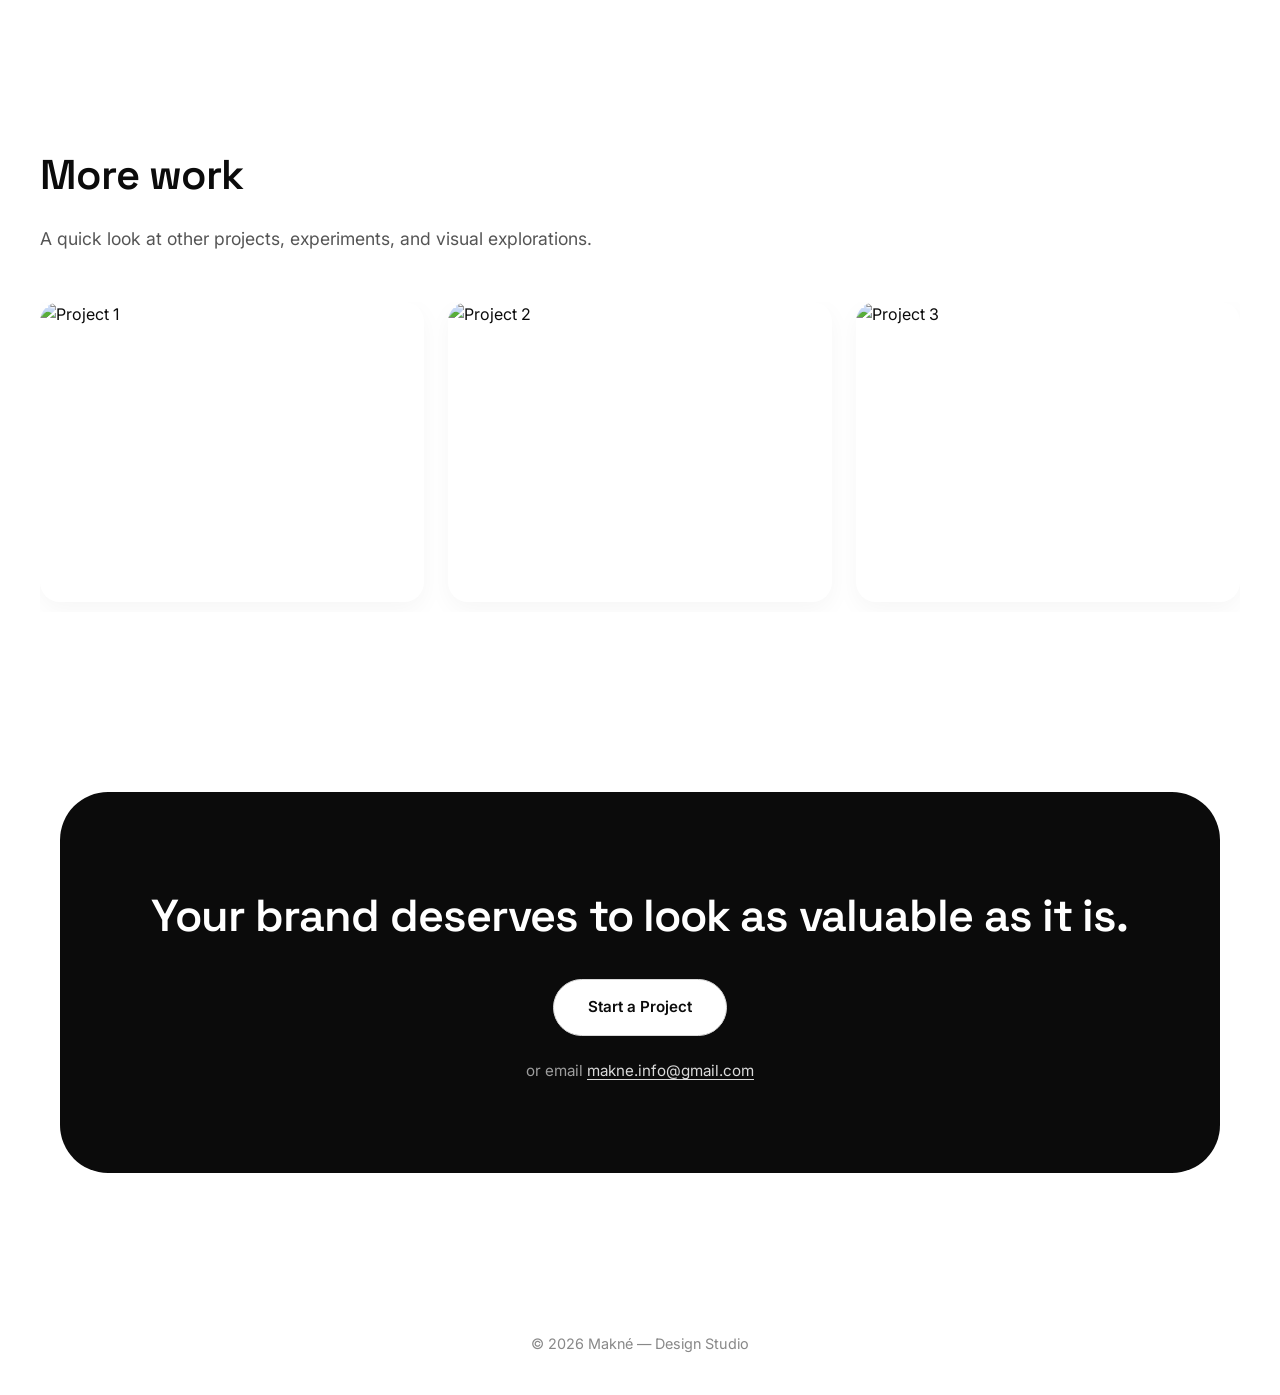
==== commit ec1a265b: "Update testimonials section with new quotes and authors" ====
--- a/index.html
+++ b/index.html
@@ -243,47 +243,38 @@
     <section>
       <div class="container">
         <div class="testimonial">
-          <p class="testimonial-quote">"Jeon delivered a visual identity that transformed our brand perception. Truly world-class."</p>
-          <p class="testimonial-author">— Studio Flux, New York</p>
-        </div>
-      </div>
-    </section>
-
-  <!-- ========== MORE WORK ========== -->
+          <p class="testimonial-quote">“Seeing our brand come to life through Jeon’s work was genuinely exciting.”</p>
+          <p class="testimonial-author">— GERO Arquitectos, Ciudad Juárez</p>
+        </div>
+        <div class="testimonial">
+          <p class="testimonial-quote">“The logo Jeon designed for Lex Dei carries a sense of authority and elegance we couldn’t have achieved otherwise.”</p>
+          <p class="testimonial-author">— Lex Dei, Ciudad Juárez</p>
+        </div>
+        <div class="testimonial">
+          <p class="testimonial-quote">“Our collaboration with Jeon was both productive and highly satisfactory.”</p>
+          <p class="testimonial-author">— Mario Serrano, IMIP</p>
+        </div>
+      </div>
+    </section>
+
+<!-- ========== MORE WORK ========== -->
     <section class="more-work-section">
       <div class="container">
         <h2 class="section-title">More work</h2>
         <p class="section-sub">A quick look at other projects, experiments, and visual explorations.</p>
         
         <div class="carousel-wrapper">
-          <button class="carousel-btn carousel-btn--prev" id="carouselPrev" aria-label="Previous">
-            <span>←</span>
-          </button>
-          
           <div class="carousel-track" id="carouselTrack">
-            <div class="carousel-item">
-              <img src="img/more-work-1.png" alt="Project 1" loading="lazy">
-            </div>
-            <div class="carousel-item">
-              <img src="img/more-work-2.png" alt="Project 2" loading="lazy">
-            </div>
-            <div class="carousel-item">
-              <img src="img/more-work-3.png" alt="Project 3" loading="lazy">
-            </div>
-            <div class="carousel-item">
-              <img src="img/more-work-4.png" alt="Project 4" loading="lazy">
-            </div>
-            <div class="carousel-item">
-              <img src="img/more-work-5.png" alt="Project 5" loading="lazy">
-            </div>
-            <div class="carousel-item">
-              <img src="img/more-work-6.png" alt="Project 6" loading="lazy">
-            </div>
-          </div>
-
-          <button class="carousel-btn carousel-btn--next" id="carouselNext" aria-label="Next">
-            <span>→</span>
-          </button>
+            <div class="carousel-item"><img src="img/more-work-1.png" alt="Project 1" loading="lazy"></div>
+            <div class="carousel-item"><img src="img/more-work-2.png" alt="Project 2" loading="lazy"></div>
+            <div class="carousel-item"><img src="img/more-work-3.png" alt="Project 3" loading="lazy"></div>
+            <div class="carousel-item"><img src="img/more-work-4.png" alt="Project 4" loading="lazy"></div>
+            <div class="carousel-item"><img src="img/more-work-5.png" alt="Project 5" loading="lazy"></div>
+            <div class="carousel-item"><img src="img/more-work-6.png" alt="Project 6" loading="lazy"></div>
+            <!-- Duplicados para loop infinito -->
+            <div class="carousel-item"><img src="img/more-work-1.png" alt="Project 1" loading="lazy"></div>
+            <div class="carousel-item"><img src="img/more-work-2.png" alt="Project 2" loading="lazy"></div>
+          </div>
         </div>
       </div>
     </section>
--- a/css/main.css
+++ b/css/main.css
@@ -484,7 +484,7 @@
   transform: scale(1.06);
 }
 
-/* Proyecto full-width (Luminaire) */
+/* Proyecto full-width */
 .project-card--full {
   margin-top: 20px;
 }
@@ -683,6 +683,126 @@
 }
 
 /* ==========================================
+   MORE WORK — CAROUSEL
+   ========================================== */
+.more-work-section {
+  padding: 100px 0 60px;
+}
+
+.more-work-section .section-sub {
+  margin-bottom: 50px;
+}
+
+.carousel-wrapper {
+  position: relative;
+  display: flex;
+  align-items: center;
+}
+
+.carousel-track {
+  display: flex;
+  gap: 24px;
+  overflow-x: auto;
+  scroll-snap-type: x mandatory;
+  -webkit-overflow-scrolling: touch;
+  scrollbar-width: none;
+  scroll-behavior: smooth;
+  padding-bottom: 10px;
+  width: 100%;
+}
+
+.carousel-track::-webkit-scrollbar {
+  display: none;
+}
+
+.carousel-item {
+  flex: 0 0 calc(33.333% - 16px);
+  min-width: 280px;
+  scroll-snap-align: start;
+  border-radius: 20px;
+  overflow: hidden;
+  box-shadow: 0 8px 25px rgba(0,0,0,0.04);
+  transition: transform 0.4s ease, box-shadow 0.4s ease;
+}
+
+.carousel-item:hover {
+  transform: translateY(-4px);
+  box-shadow: 0 18px 40px rgba(0,0,0,0.08);
+}
+
+.carousel-item img {
+  width: 100%;
+  height: 300px;
+  object-fit: cover;
+  display: block;
+}
+
+/* Botones de navegación */
+.carousel-btn {
+  position: absolute;
+  top: 50%;
+  transform: translateY(-50%);
+  z-index: 2;
+  background: rgba(255, 255, 255, 0.85);
+  backdrop-filter: blur(12px);
+  -webkit-backdrop-filter: blur(12px);
+  border: 1px solid rgba(0,0,0,0.08);
+  border-radius: 50%;
+  width: 48px;
+  height: 48px;
+  display: flex;
+  align-items: center;
+  justify-content: center;
+  cursor: pointer;
+  transition: all 0.3s ease;
+  box-shadow: 0 4px 15px rgba(0,0,0,0.06);
+  font-size: 1.2rem;
+  color: #0b0b0b;
+}
+
+.carousel-btn:hover {
+  background: rgba(255, 255, 255, 0.95);
+  box-shadow: 0 8px 25px rgba(0,0,0,0.1);
+}
+
+.carousel-btn--prev {
+  left: -20px;
+}
+
+.carousel-btn--next {
+  right: -20px;
+}
+
+@media (max-width: 768px) {
+  .carousel-item {
+    flex: 0 0 85%;
+    min-width: 260px;
+  }
+  
+  .carousel-item img {
+    height: 250px;
+  }
+  
+  .more-work-section {
+    padding: 60px 0 30px;
+  }
+
+  .carousel-btn {
+    width: 40px;
+    height: 40px;
+    font-size: 1rem;
+  }
+
+  .carousel-btn--prev {
+    left: -12px;
+  }
+
+  .carousel-btn--next {
+    right: -12px;
+  }
+}
+
+/* ==========================================
    FINAL CTA
    ========================================== */
 .final-cta {
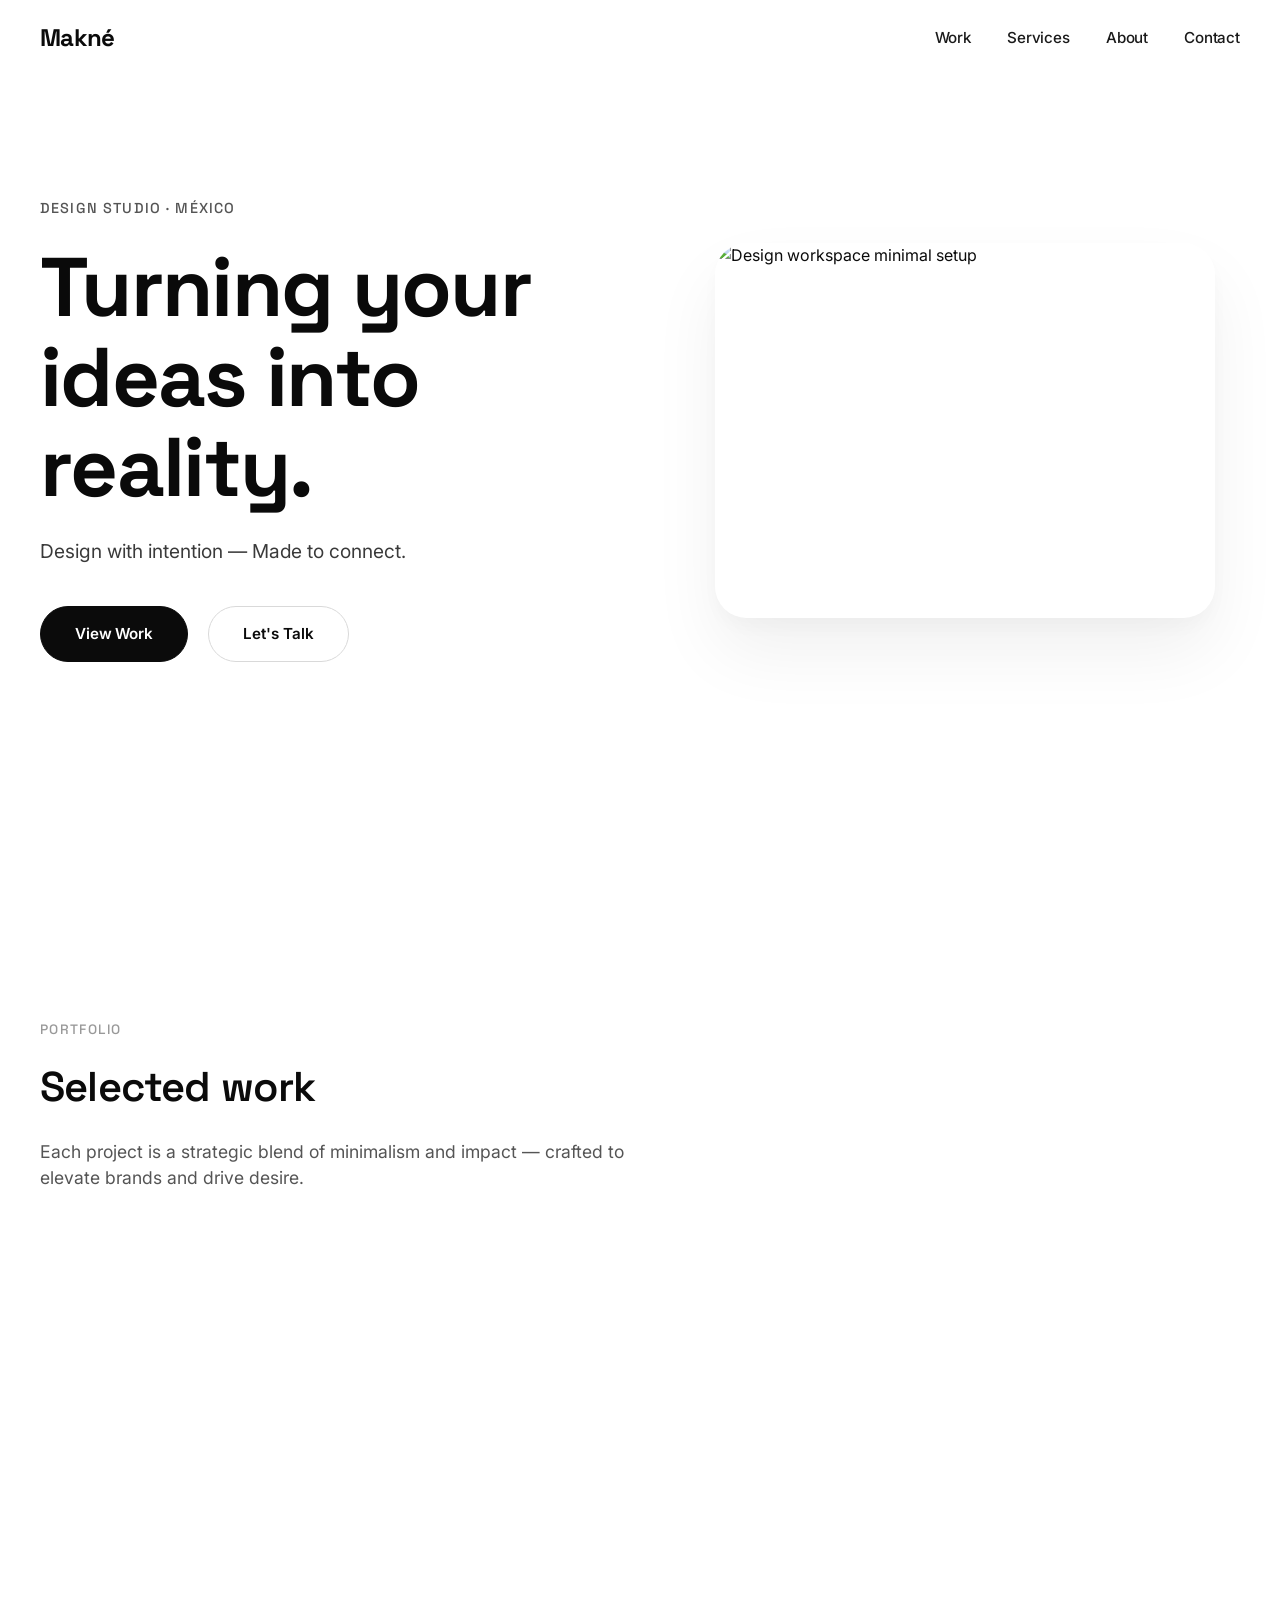
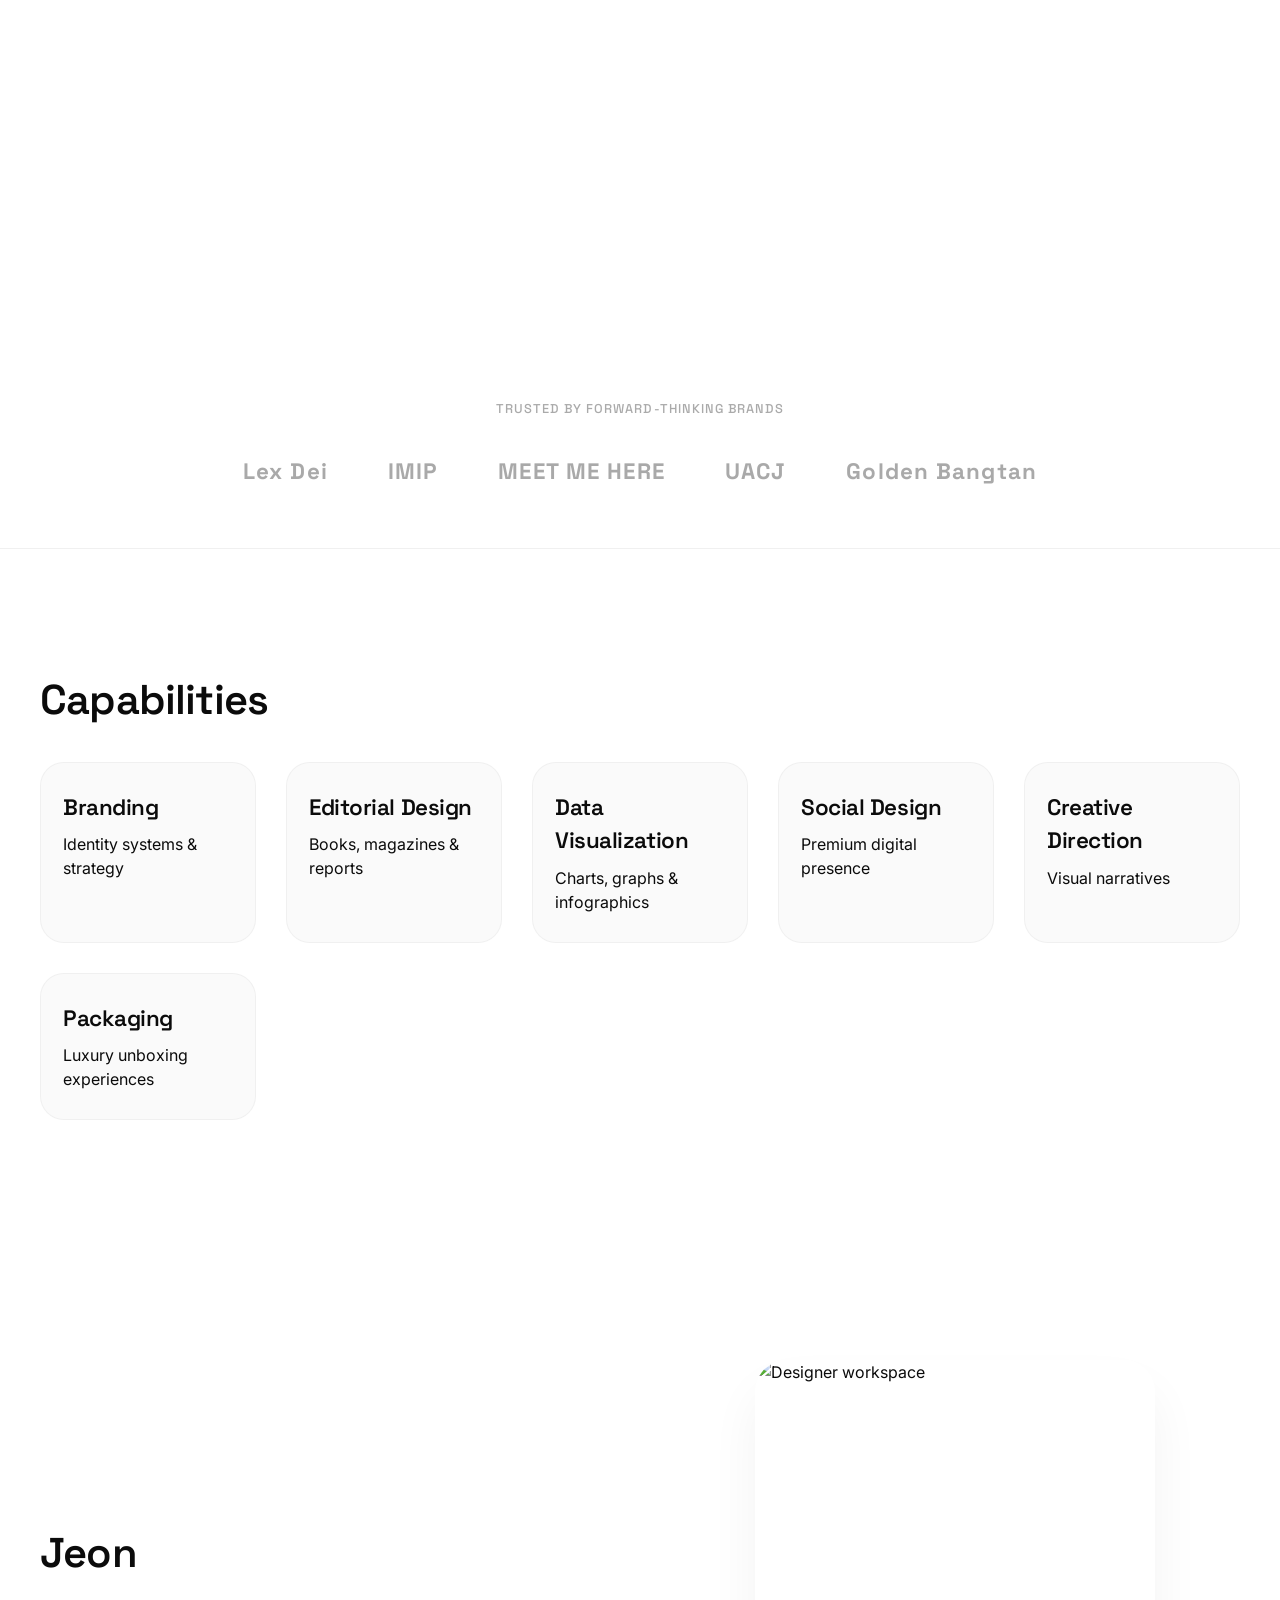
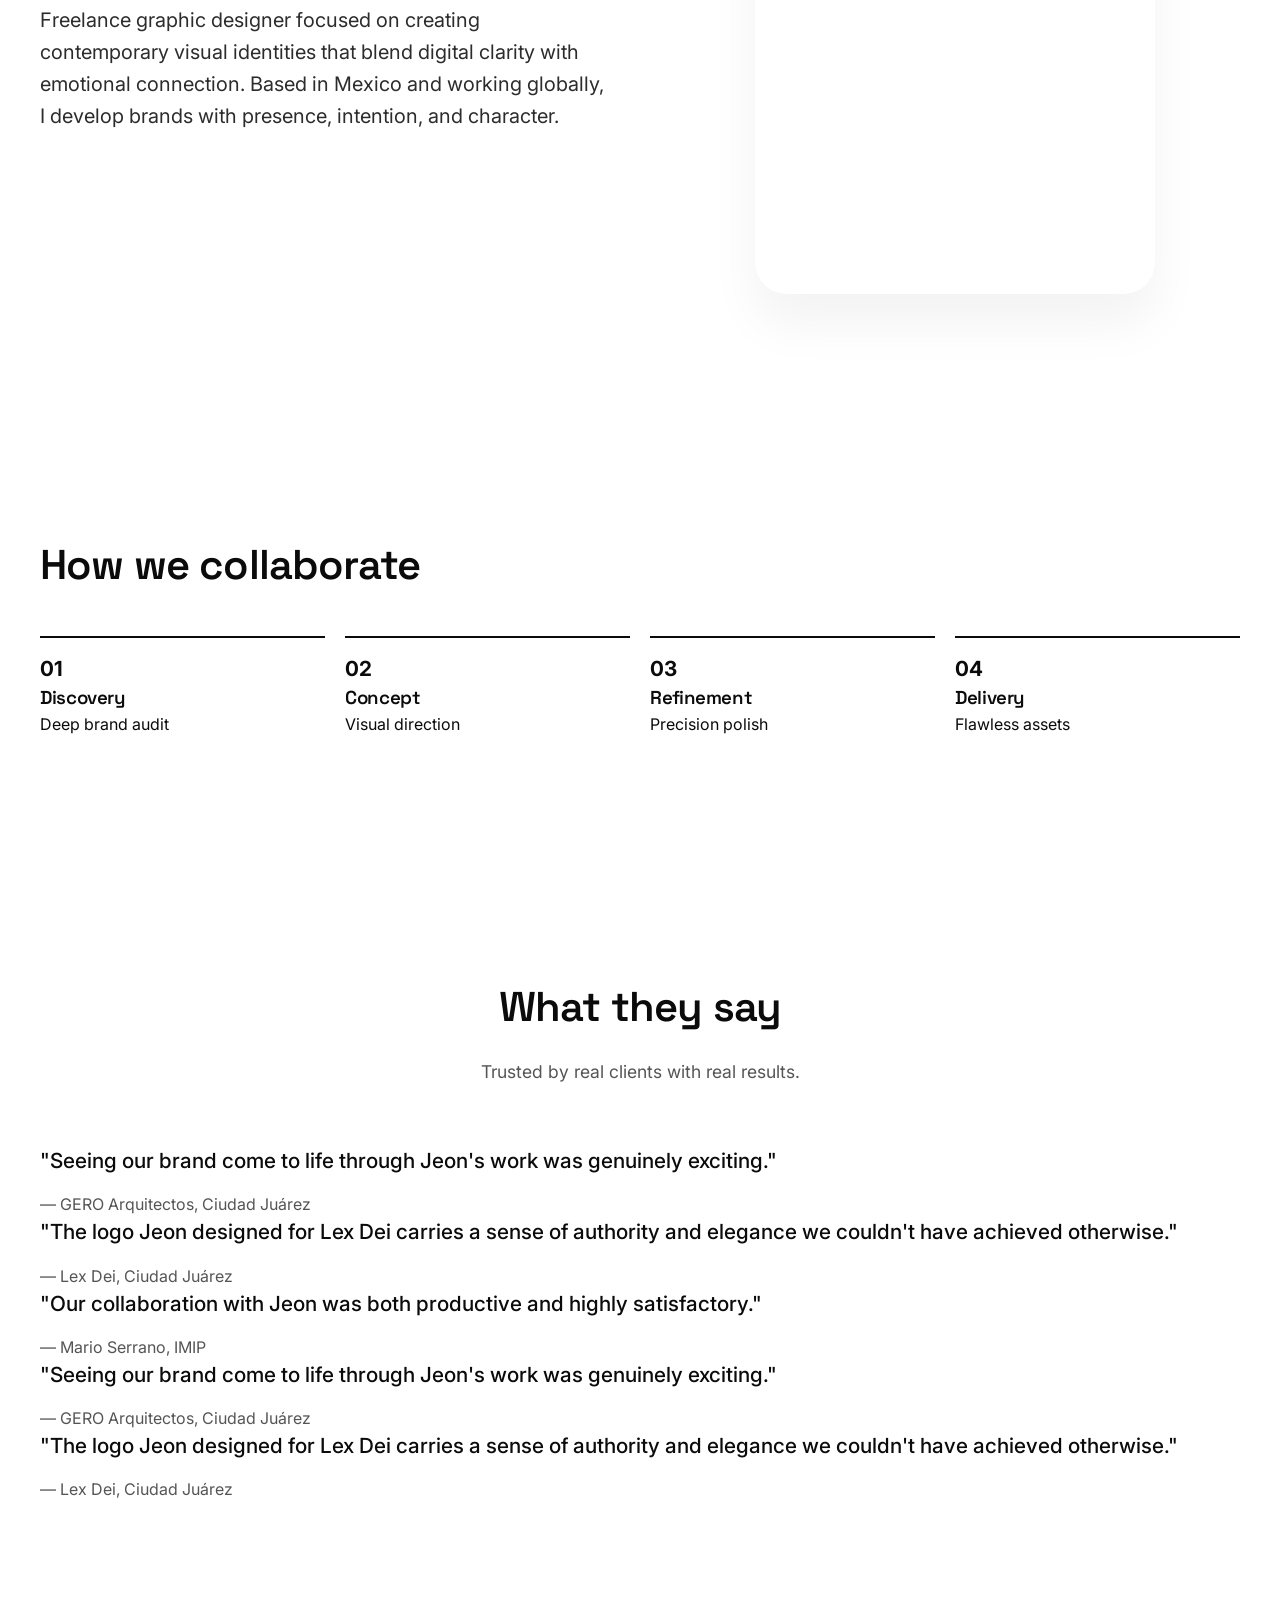
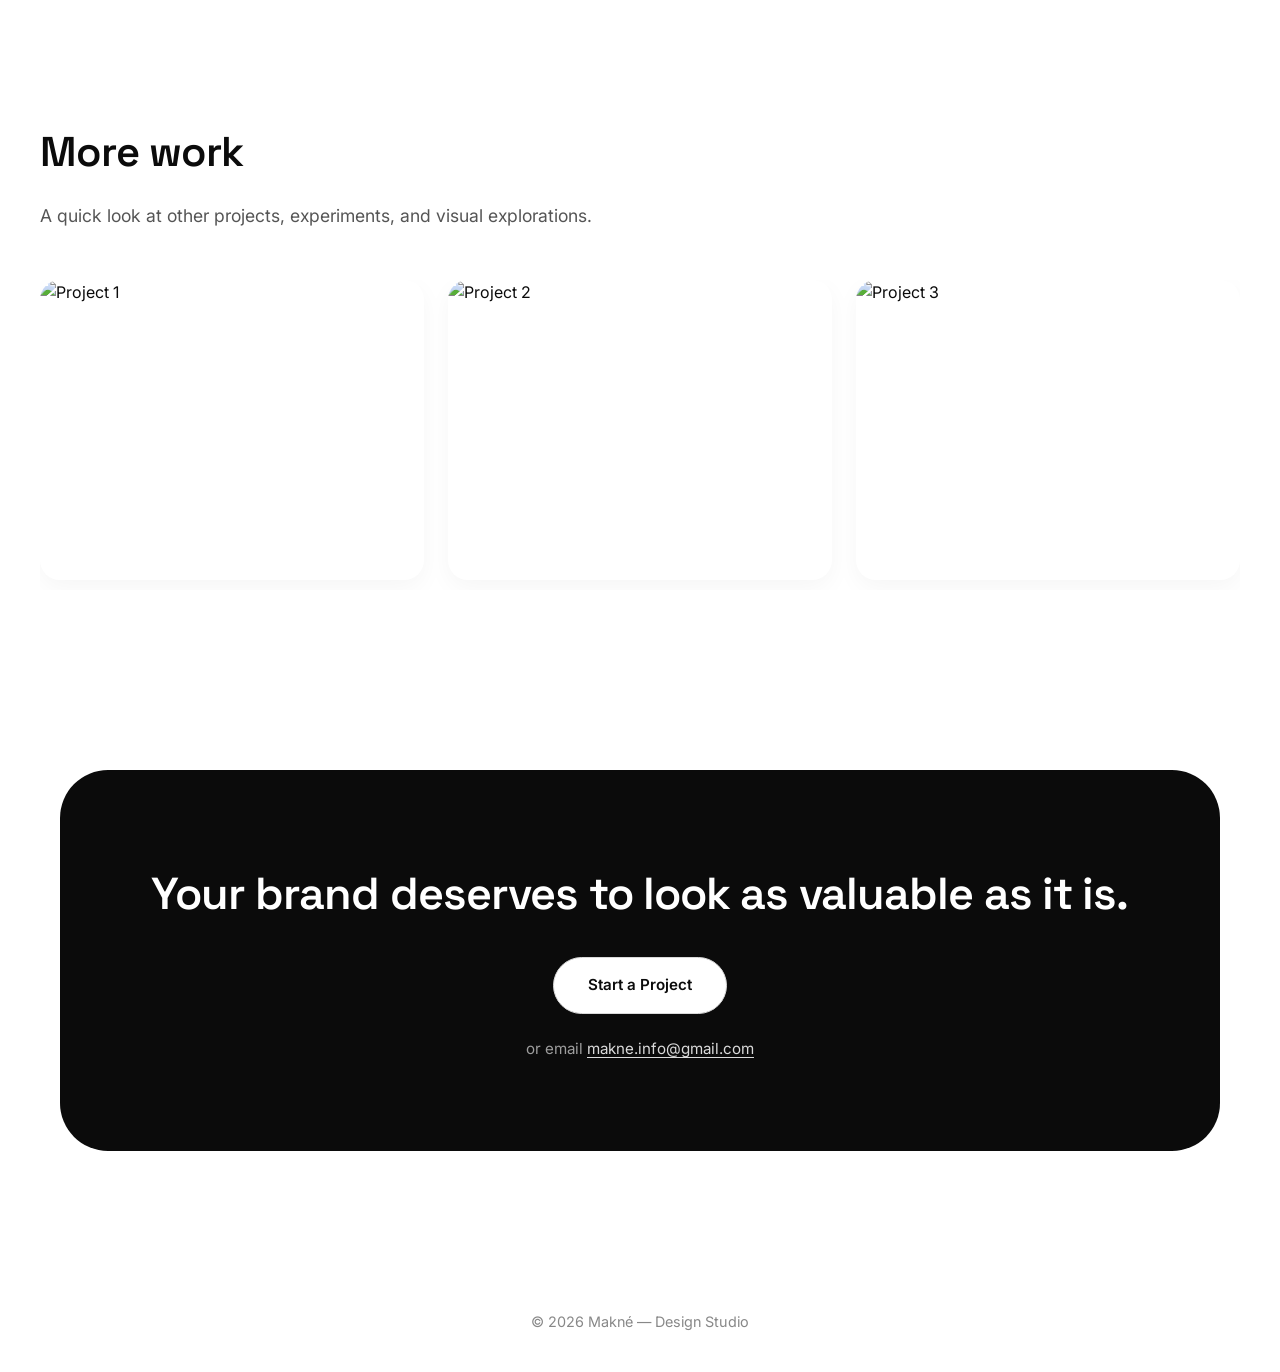
==== commit 5648f414: "Refactor testimonials section with new structure" ====
--- a/index.html
+++ b/index.html
@@ -240,19 +240,41 @@
     </section>
 
     <!-- ========== TESTIMONIALS ========== -->
-    <section>
-      <div class="container">
-        <div class="testimonial">
-          <p class="testimonial-quote">“Seeing our brand come to life through Jeon’s work was genuinely exciting.”</p>
-          <p class="testimonial-author">— GERO Arquitectos, Ciudad Juárez</p>
-        </div>
-        <div class="testimonial">
-          <p class="testimonial-quote">“The logo Jeon designed for Lex Dei carries a sense of authority and elegance we couldn’t have achieved otherwise.”</p>
-          <p class="testimonial-author">— Lex Dei, Ciudad Juárez</p>
-        </div>
-        <div class="testimonial">
-          <p class="testimonial-quote">“Our collaboration with Jeon was both productive and highly satisfactory.”</p>
-          <p class="testimonial-author">— Mario Serrano, IMIP</p>
+    <section class="testimonials-section">
+      <div class="container">
+        <h2 class="section-title" style="text-align: center;">What they say</h2>
+        <p class="section-sub" style="text-align: center; margin-left: auto; margin-right: auto;">Trusted by real clients with real results.</p>
+        
+        <div class="testimonials-wrapper">
+          <div class="testimonials-track" id="testimonialsTrack">
+            
+            <div class="testimonial-card">
+              <p class="testimonial-quote">"Seeing our brand come to life through Jeon's work was genuinely exciting."</p>
+              <p class="testimonial-author">— GERO Arquitectos, Ciudad Juárez</p>
+            </div>
+
+            <div class="testimonial-card">
+              <p class="testimonial-quote">"The logo Jeon designed for Lex Dei carries a sense of authority and elegance we couldn't have achieved otherwise."</p>
+              <p class="testimonial-author">— Lex Dei, Ciudad Juárez</p>
+            </div>
+
+            <div class="testimonial-card">
+              <p class="testimonial-quote">"Our collaboration with Jeon was both productive and highly satisfactory."</p>
+              <p class="testimonial-author">— Mario Serrano, IMIP</p>
+            </div>
+
+            <!-- Duplicados para loop infinito -->
+            <div class="testimonial-card">
+              <p class="testimonial-quote">"Seeing our brand come to life through Jeon's work was genuinely exciting."</p>
+              <p class="testimonial-author">— GERO Arquitectos, Ciudad Juárez</p>
+            </div>
+
+            <div class="testimonial-card">
+              <p class="testimonial-quote">"The logo Jeon designed for Lex Dei carries a sense of authority and elegance we couldn't have achieved otherwise."</p>
+              <p class="testimonial-author">— Lex Dei, Ciudad Juárez</p>
+            </div>
+
+          </div>
         </div>
       </div>
     </section>
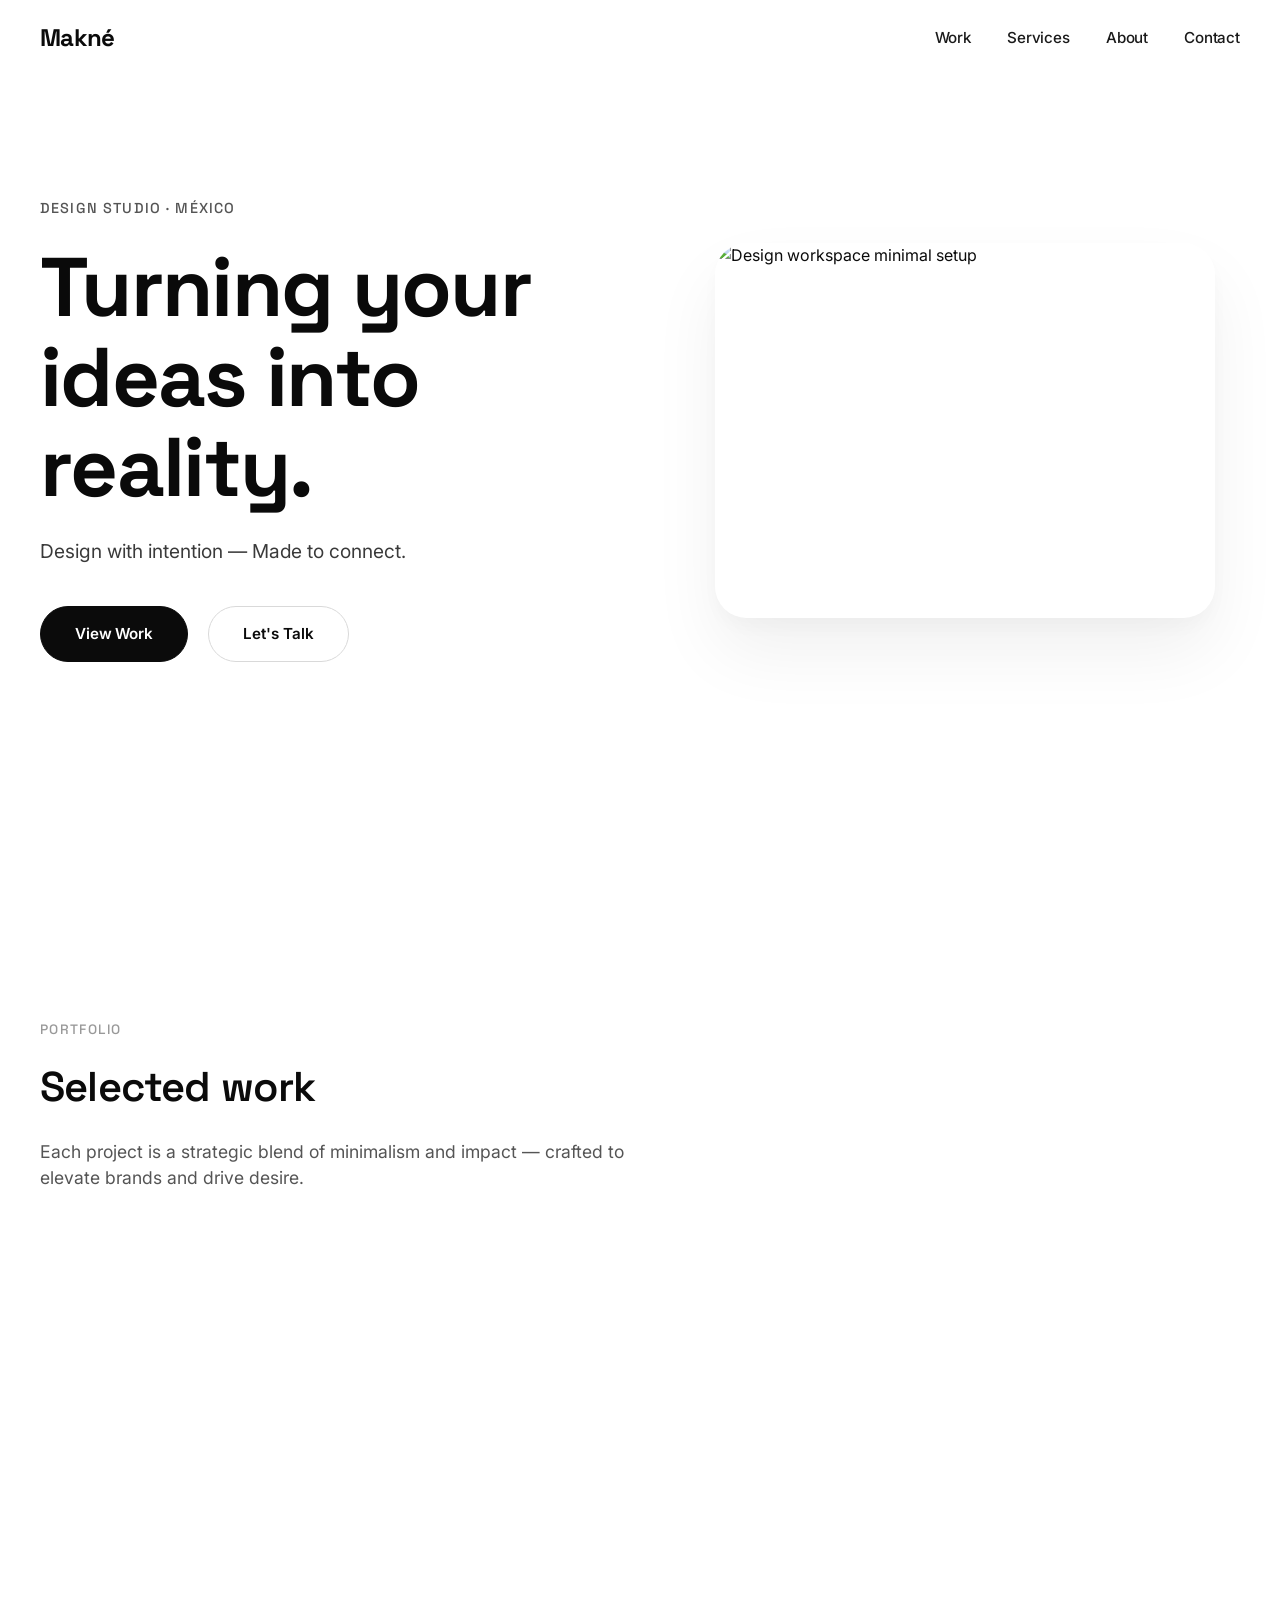
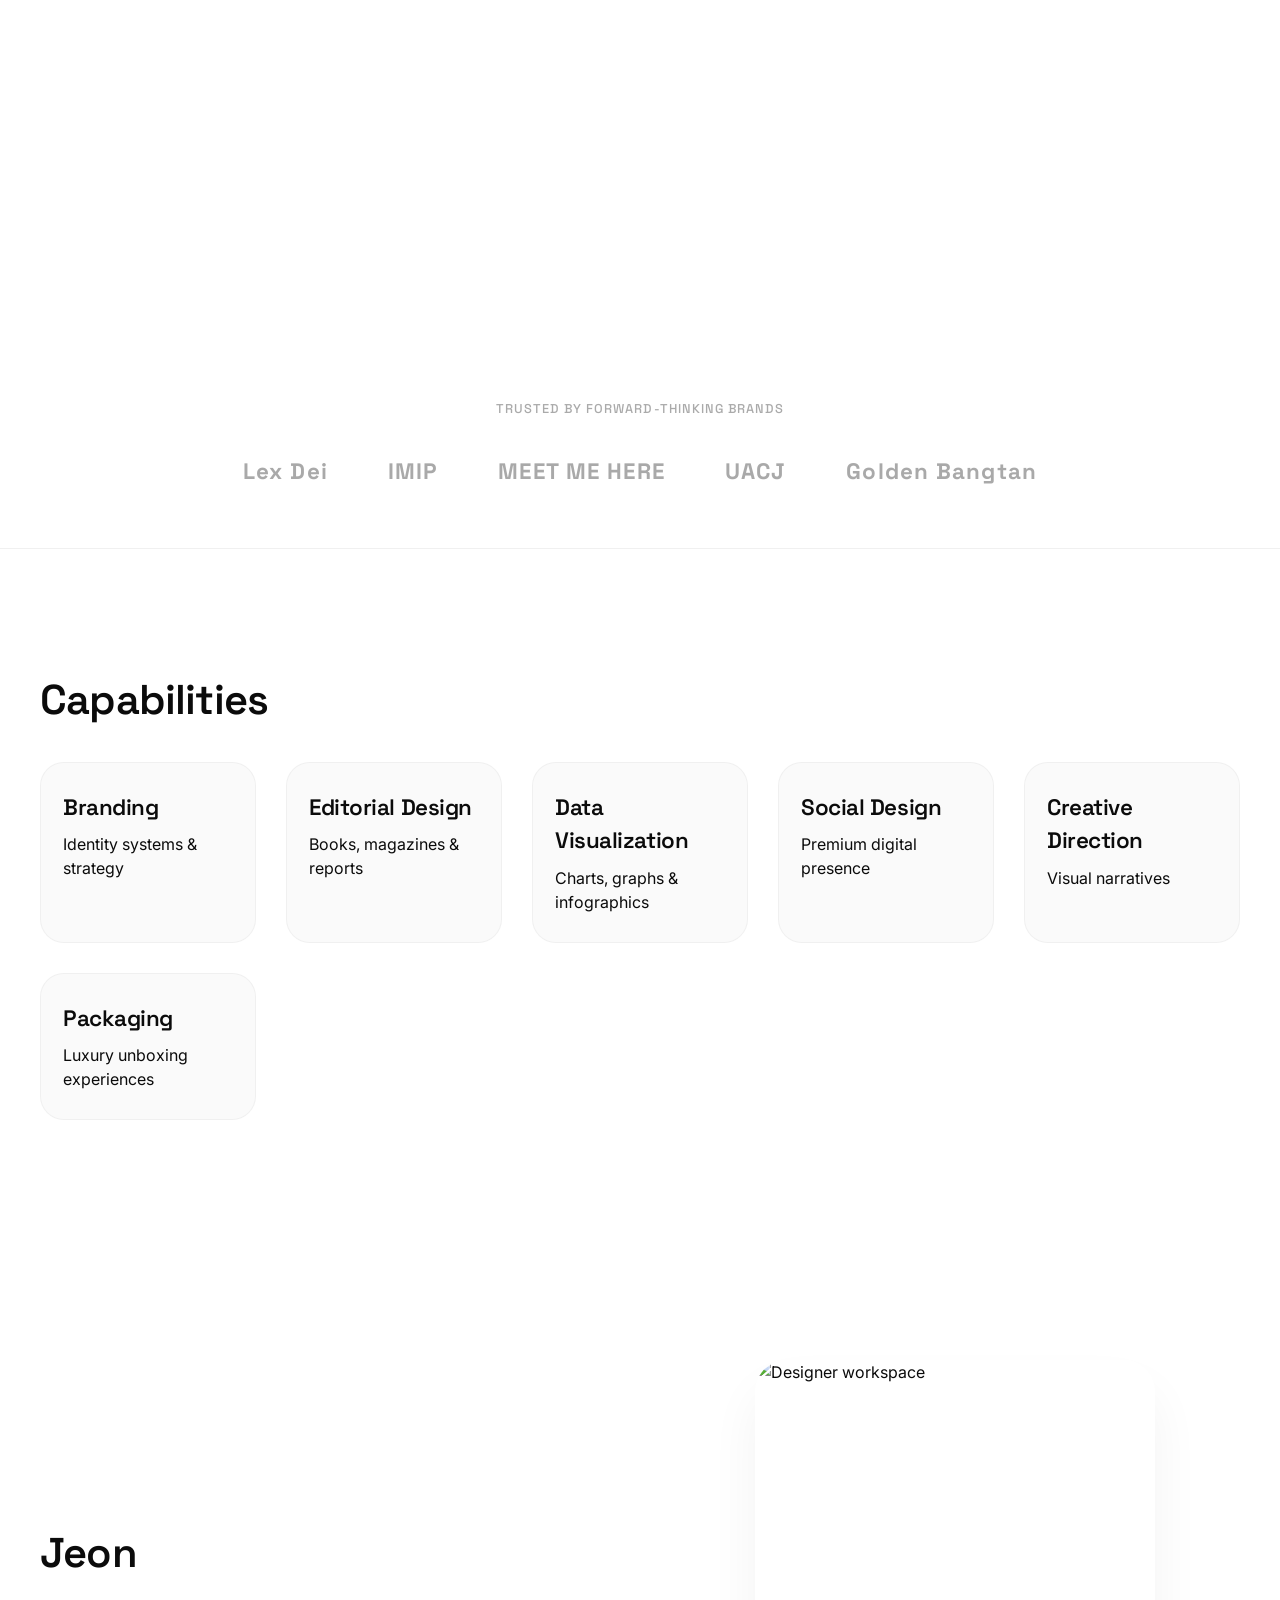
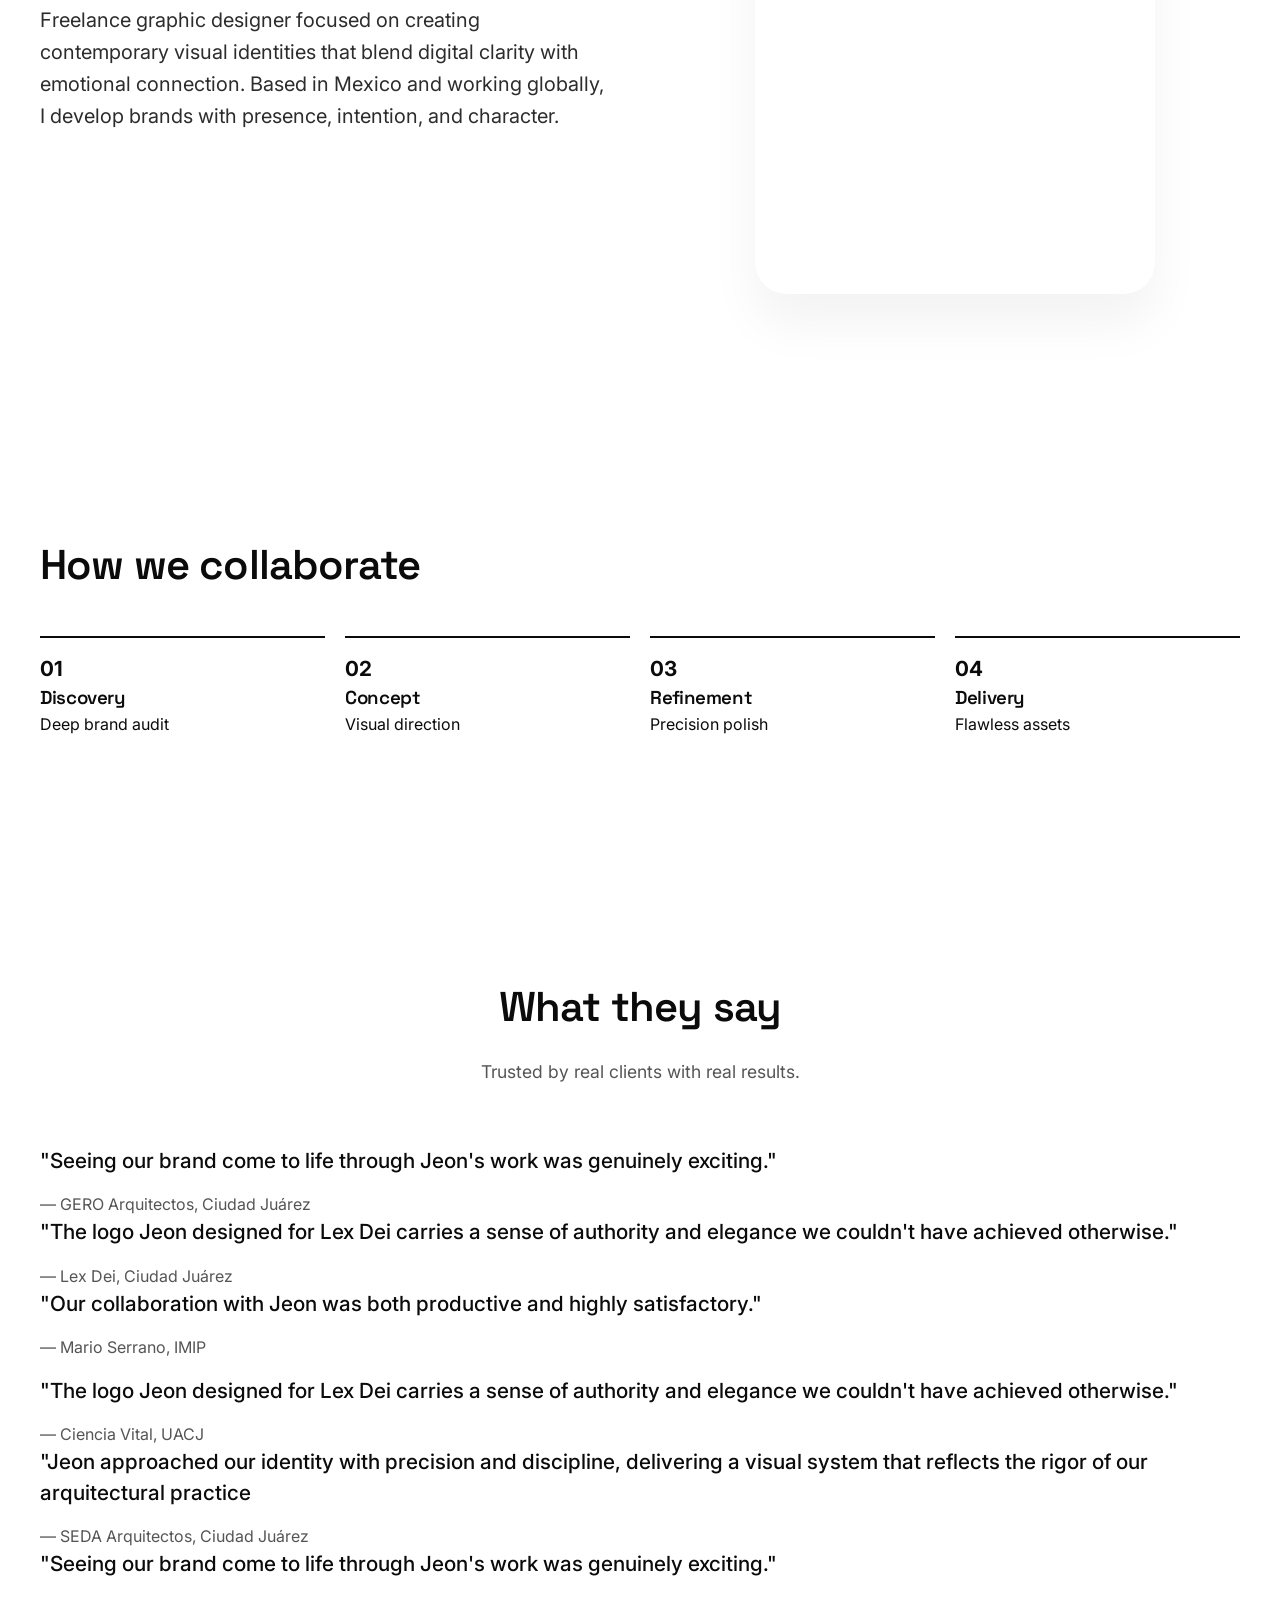
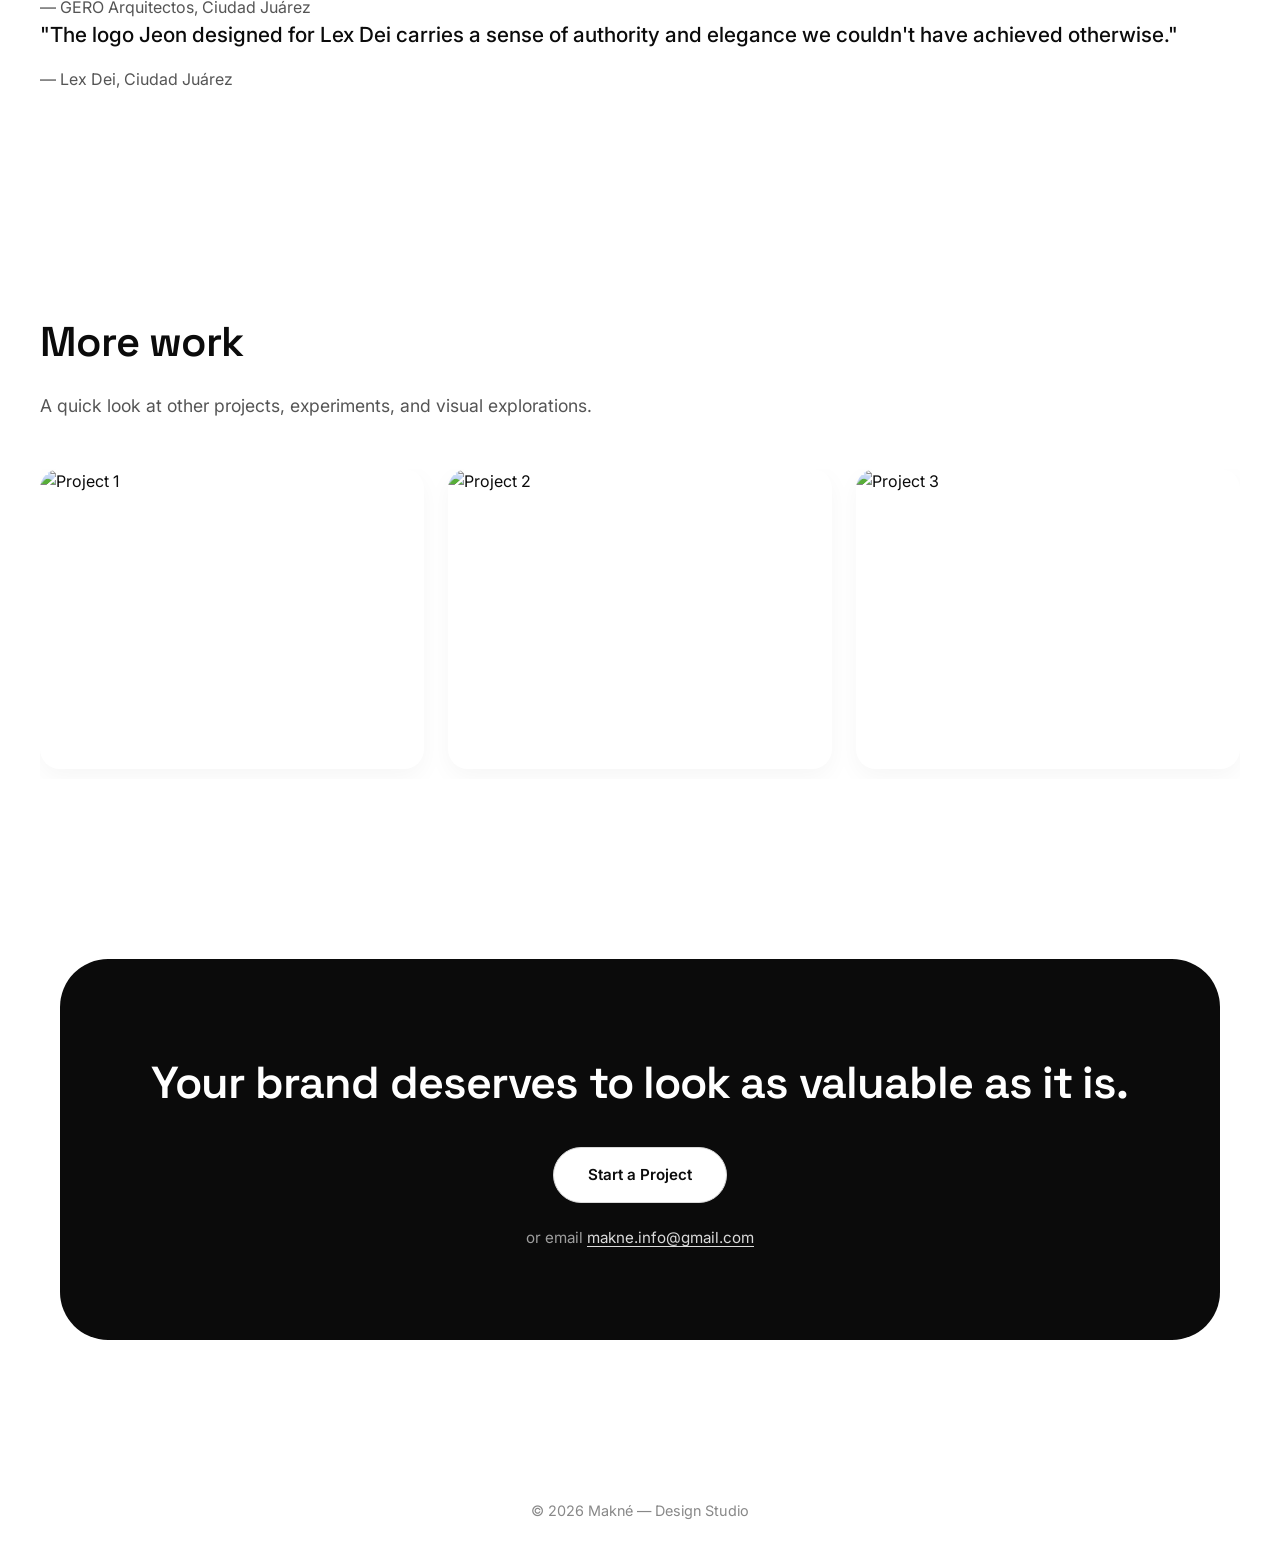
==== commit 78ce9e44: "Add new testimonials to index.html" ====
--- a/index.html
+++ b/index.html
@@ -263,6 +263,17 @@
               <p class="testimonial-author">— Mario Serrano, IMIP</p>
             </div>
 
+             <div class="testimonial-card">
+              <p class="testimonial-quote"> <div class="testimonial-card">
+              <p class="testimonial-quote">"The logo Jeon designed for Lex Dei carries a sense of authority and elegance we couldn't have achieved otherwise."</p>
+              <p class="testimonial-author">— Ciencia Vital, UACJ</p>
+            </div>
+
+                <div class="testimonial-card">
+              <p class="testimonial-quote">"Jeon approached our identity with precision and discipline, delivering a visual system that reflects the rigor of our arquitectural practice</p>
+              <p class="testimonial-author">— SEDA Arquitectos, Ciudad Juárez</p>
+            </div>
+
             <!-- Duplicados para loop infinito -->
             <div class="testimonial-card">
               <p class="testimonial-quote">"Seeing our brand come to life through Jeon's work was genuinely exciting."</p>
